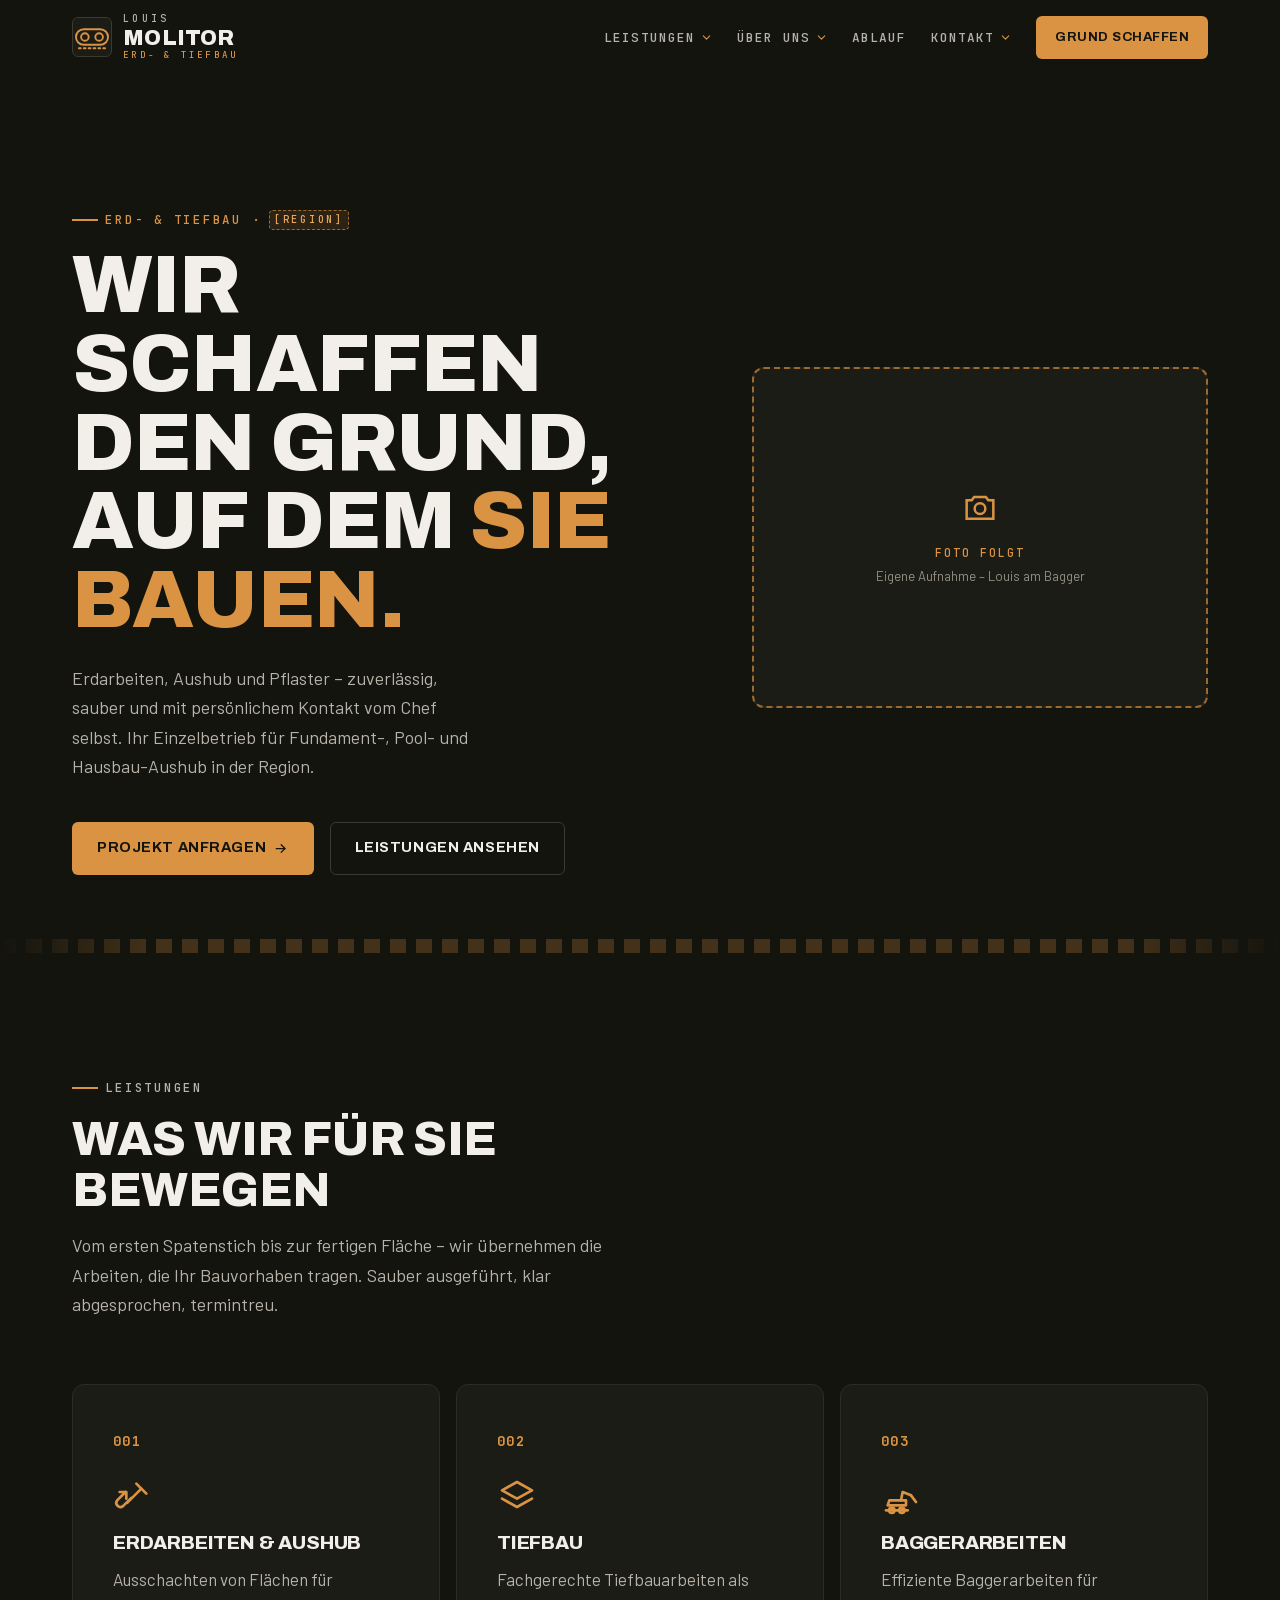
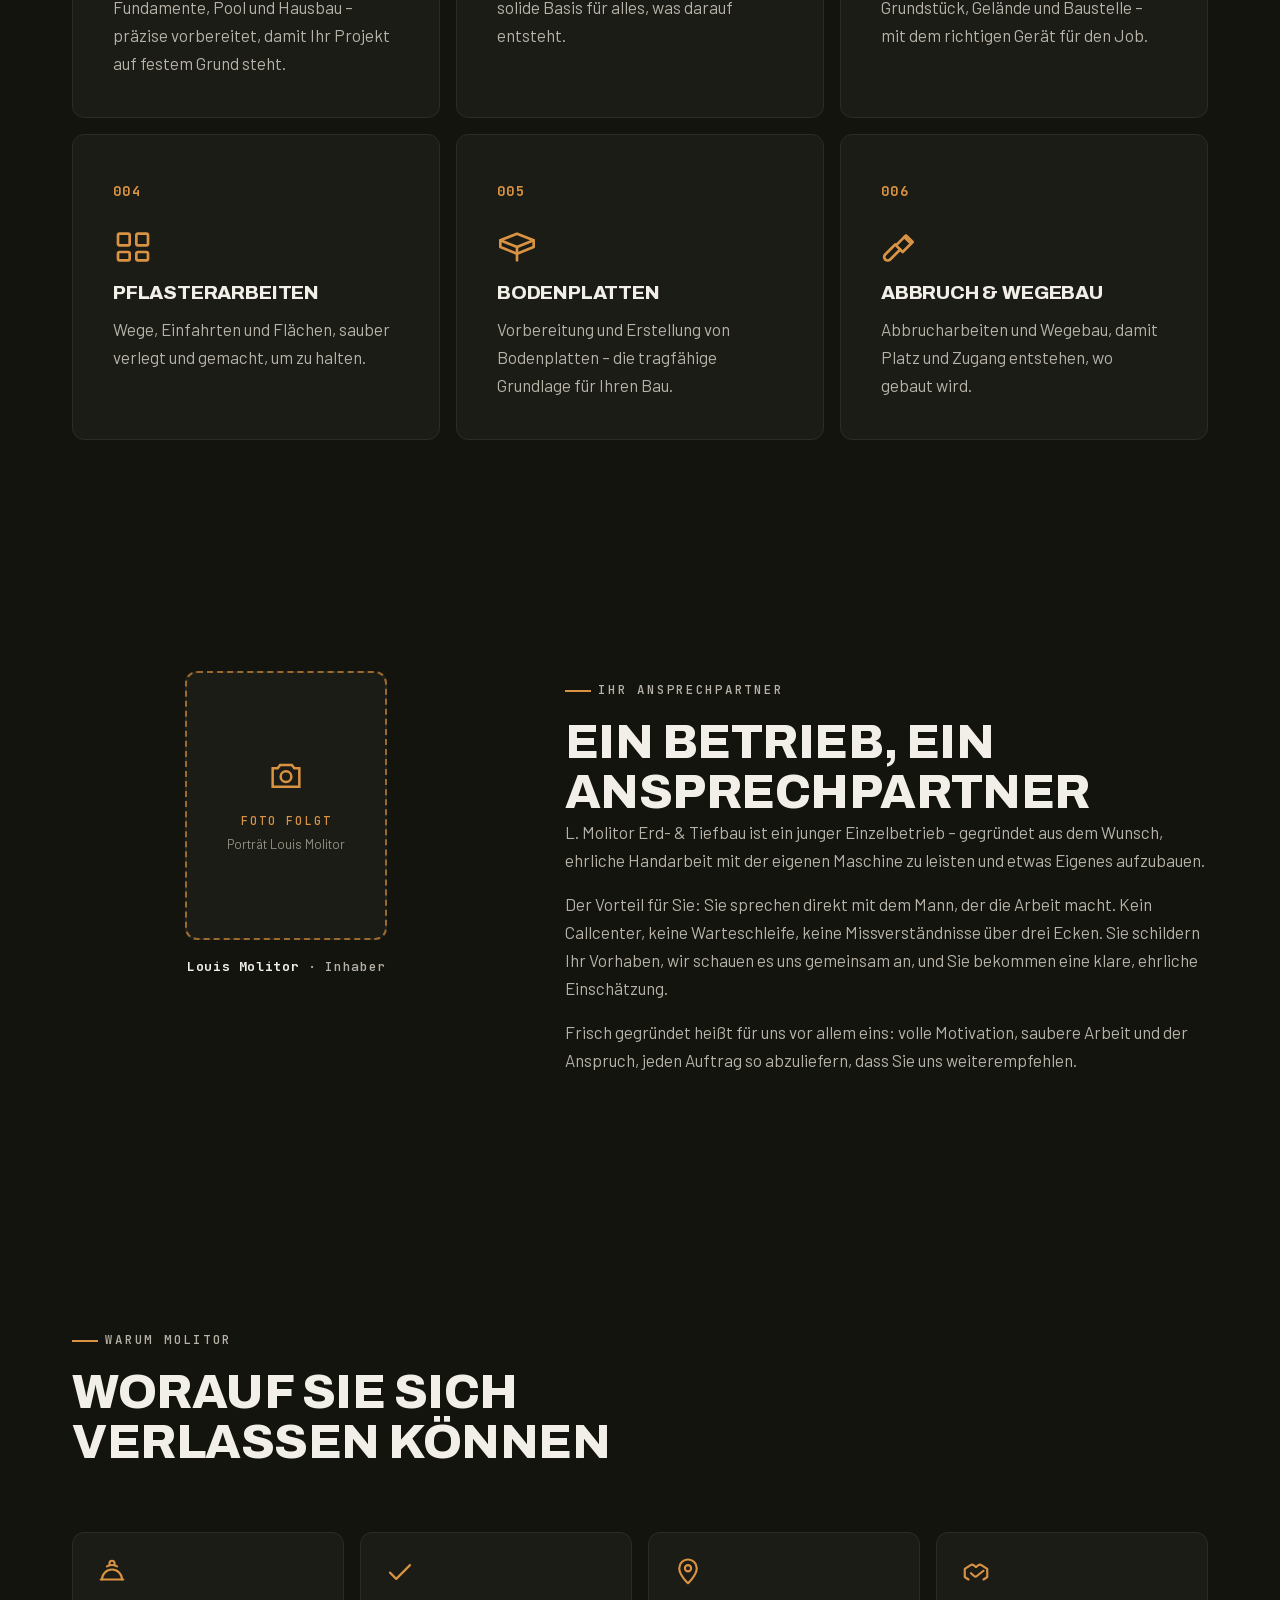
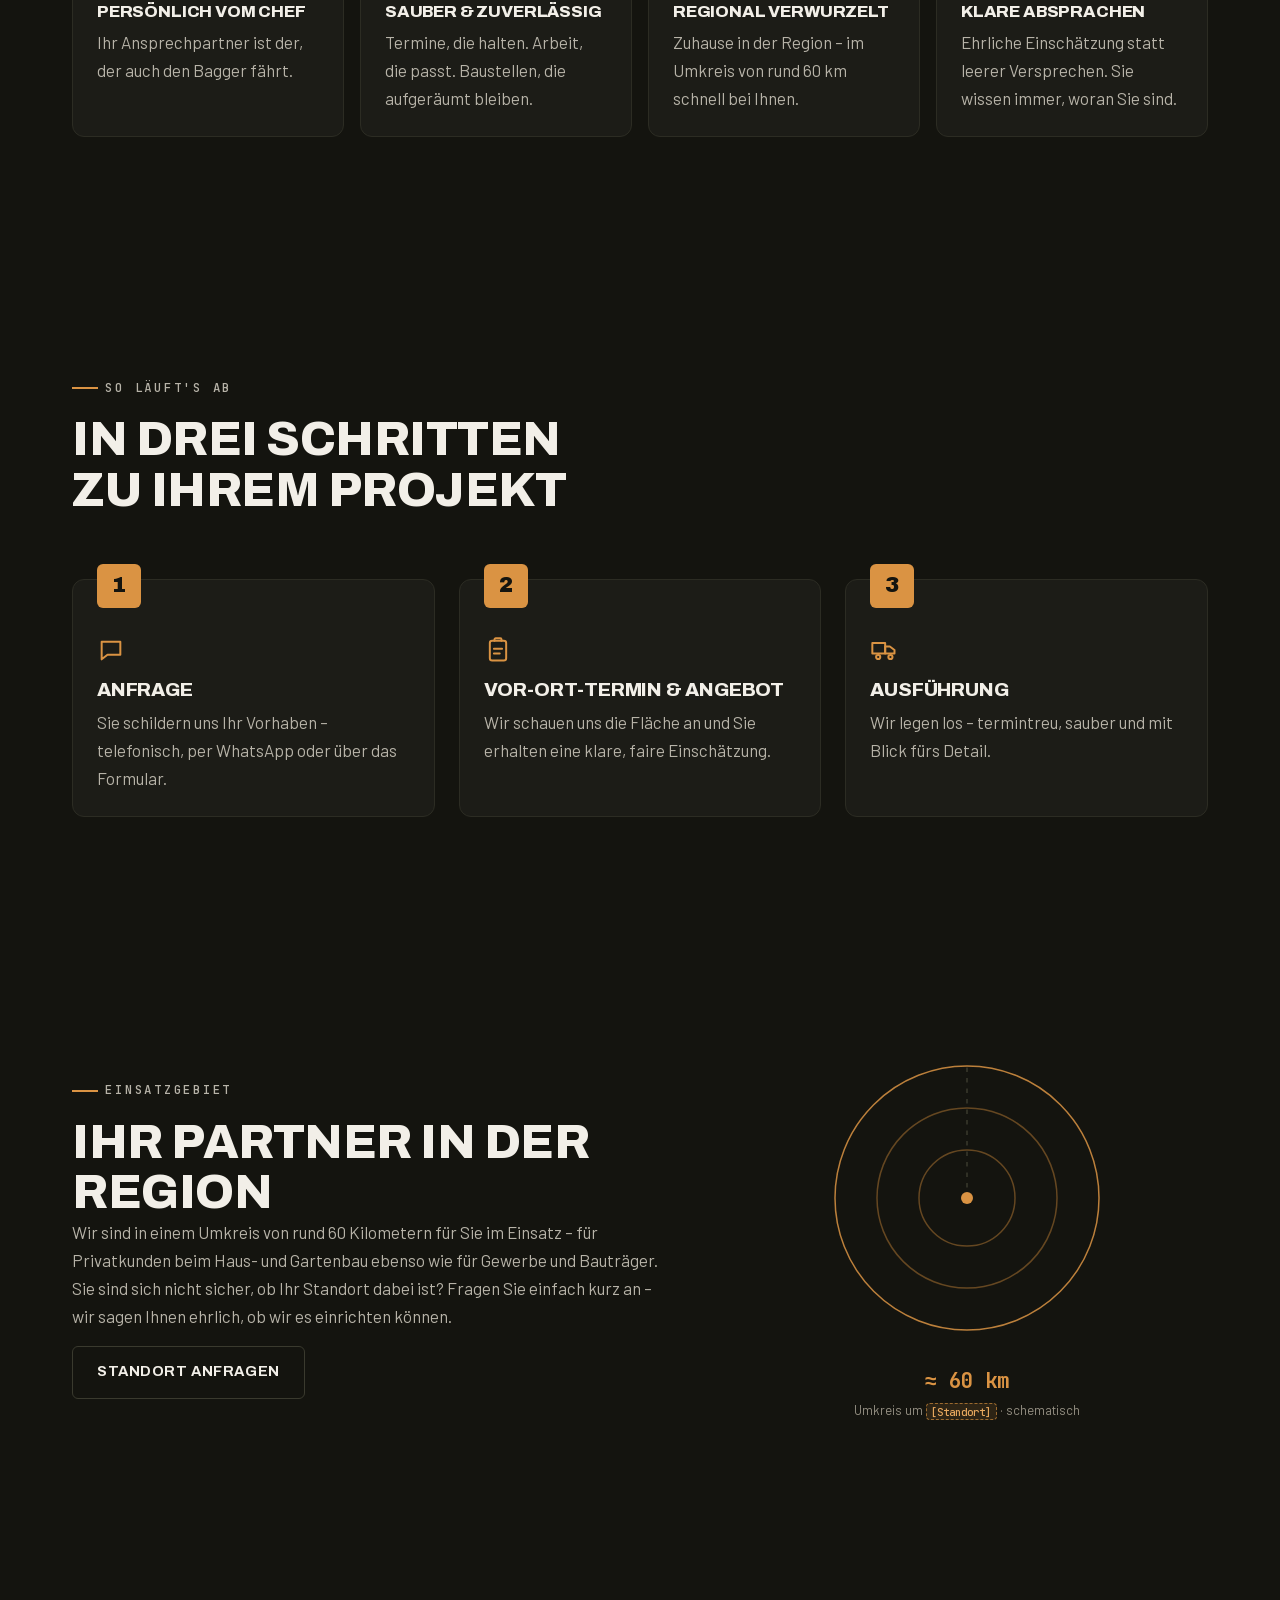
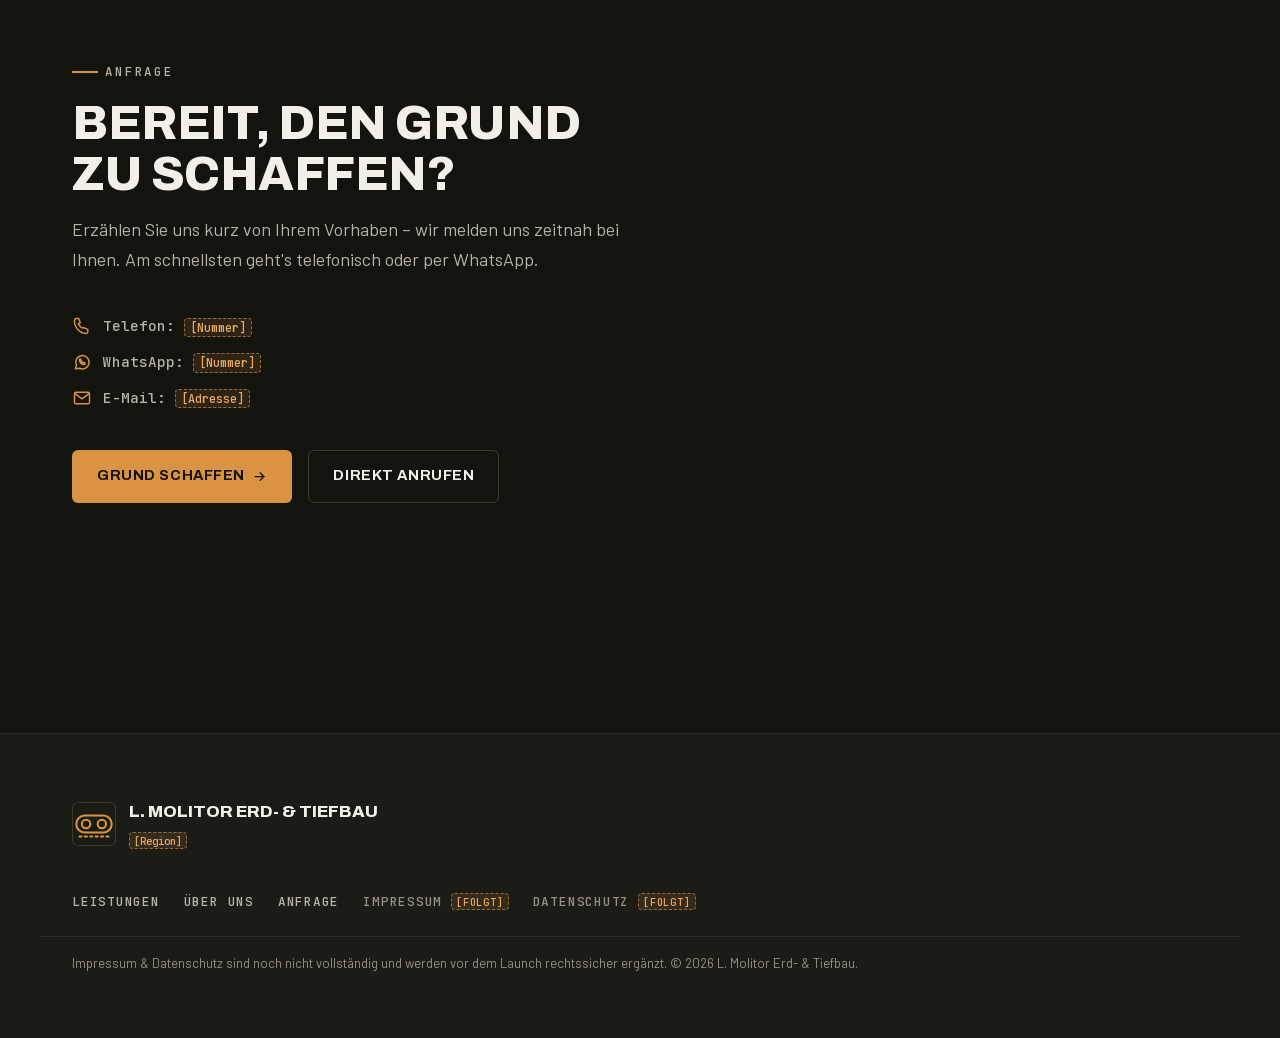
==== index.html @ 0e032cc8 "Neue Farbpalette" ====
<!doctype html>
<html lang="de">
<head>
  <meta charset="utf-8">
  <meta name="viewport" content="width=device-width, initial-scale=1">

  <!-- SEO: Region-Platzhalter [Region] vor Launch durch echte Region/Städte ersetzen -->
  <title>L. Molitor Erd- &amp; Tiefbau – Erdarbeiten, Aushub &amp; Pflaster in [Region]</title>
  <meta name="description" content="Erd- &amp; Tiefbau vom Einzelbetrieb: Aushub für Fundament, Pool und Hausbau, Pflasterarbeiten und Baggerarbeiten – zuverlässig und persönlich in [Region] und im Umkreis von 60 km.">
  <meta name="theme-color" content="#14140f">
  <meta name="color-scheme" content="dark">
  <link rel="canonical" href="https://molitor-bau.de/">

  <!-- Open Graph (og:image folgt, sobald ein echtes Bild vorliegt) -->
  <meta property="og:type" content="website">
  <meta property="og:locale" content="de_DE">
  <meta property="og:site_name" content="L. Molitor Erd- & Tiefbau">
  <meta property="og:title" content="L. Molitor Erd- & Tiefbau – Erdarbeiten, Aushub & Pflaster">
  <meta property="og:description" content="Aushub für Fundament, Pool und Hausbau, Pflaster- und Baggerarbeiten – zuverlässig und persönlich im Umkreis von 60 km.">
  <meta property="og:url" content="https://molitor-bau.de/">

  <link rel="icon" href="favicon.svg" type="image/svg+xml">

  <!-- Display-Font vorab laden (Hero-Headline & Wortmarke) -->
  <link rel="preload" href="assets/fonts/archivo-variable.woff2" as="font" type="font/woff2" crossorigin>

  <link rel="stylesheet" href="css/style.css">

  <!-- Animations-Libraries per ESM Import Map (kein Build-Step). Laden vom CDN;
       vor Launch im Datenschutz-Review berücksichtigen. -->
  <script type="importmap">
  {
    "imports": {
      "gsap": "https://esm.sh/gsap@3.12.5",
      "gsap/ScrollTrigger": "https://esm.sh/gsap@3.12.5/ScrollTrigger",
      "lenis": "https://esm.sh/lenis@1.1.14"
    }
  }
  </script>

  <!-- Lokale Suche: LocalBusiness. ACHTUNG Platzhalter – Adresse, Telefon, Geo
       und Öffnungszeiten vor Launch mit echten, verifizierten Daten füllen. -->
  <script type="application/ld+json">
  {
    "@context": "https://schema.org",
    "@type": "GeneralContractor",
    "name": "L. Molitor Erd- & Tiefbau",
    "description": "Einzelbetrieb für Erd- und Tiefbau: Aushub für Fundament, Pool und Hausbau, Pflaster-, Bagger- und Abbrucharbeiten.",
    "url": "https://molitor-bau.de/",
    "founder": "Louis Molitor",
    "foundingDate": "2026-04-01",
    "areaServed": {
      "@type": "GeoCircle",
      "geoRadius": "60000",
      "description": "Umkreis von rund 60 km um [Standort]"
    },
    "knowsAbout": ["Erdarbeiten", "Tiefbau", "Baggerarbeiten", "Aushub", "Pflasterarbeiten", "Bodenplatten", "Abbruch", "Wegebau"]
  }
  </script>
</head>
<body>

  <!-- ============ SVG-Icon-Sprite (Lucide/Tabler-Stil, MIT, eigen gezeichnet) ============ -->
  <svg width="0" height="0" class="svg-sprite" aria-hidden="true" focusable="false" style="position:absolute">
    <defs>
      <!-- Marken-Symbol: stilisiertes Kettenlaufwerk (Bagger-Kette) -->
      <symbol id="i-track" viewBox="0 0 32 32">
        <rect x="2.5" y="9.5" width="27" height="13" rx="6.5"/>
        <circle cx="10" cy="16" r="3.2"/>
        <circle cx="22" cy="16" r="3.2"/>
        <path d="M5 25.5h22" stroke-dasharray="1.5 2.6"/>
      </symbol>
      <!-- Leistungs-Icons -->
      <symbol id="i-shovel" viewBox="0 0 24 24"><path d="M14 4l6 6"/><path d="M17 7l-8.5 8.5"/><path d="M11 12.5l-5 5a2.5 2.5 0 0 1-3.5-3.5l5-5"/><path d="M4 9h4v4"/></symbol>
      <symbol id="i-layers" viewBox="0 0 24 24"><path d="M12 3l9 5-9 5-9-5 9-5z"/><path d="M3 13l9 5 9-5"/></symbol>
      <symbol id="i-excavator" viewBox="0 0 24 24"><path d="M3 20h13"/><circle cx="6.5" cy="20" r="1.6"/><circle cx="12.5" cy="20" r="1.6"/><path d="M4 17h11v-3H5z"/><path d="M12 14l1-5 5 2"/><path d="M18 11l3 4"/></symbol>
      <symbol id="i-paving" viewBox="0 0 24 24"><rect x="3" y="4" width="7" height="7" rx="1"/><rect x="14" y="4" width="7" height="7" rx="1"/><rect x="3" y="15" width="7" height="5" rx="1"/><rect x="14" y="15" width="7" height="5" rx="1"/></symbol>
      <symbol id="i-slab" viewBox="0 0 24 24"><path d="M2 8l10-4 10 4-10 4-10-4z"/><path d="M2 8v4l10 4 10-4V8"/><path d="M12 12v8"/></symbol>
      <symbol id="i-hammer" viewBox="0 0 24 24"><path d="M14 6l4 4"/><path d="M9 11l6-6 4 4-6 6z"/><path d="M11.5 13.5l-6 6a2.1 2.1 0 0 1-3-3l6-6"/></symbol>
      <!-- Werte-Icons -->
      <symbol id="i-hardhat" viewBox="0 0 24 24"><path d="M3 18h18"/><path d="M4 18a8 8 0 0 1 16 0"/><path d="M10 6.5V5a2 2 0 0 1 4 0v1.5"/><path d="M8 7.5a8.5 8.5 0 0 1 8 0"/></symbol>
      <symbol id="i-check" viewBox="0 0 24 24"><path d="M4 12.5l5 5 11-11"/></symbol>
      <symbol id="i-pin" viewBox="0 0 24 24"><path d="M12 21s7-6.5 7-12a7 7 0 1 0-14 0c0 5.5 7 12 7 12z"/><circle cx="12" cy="9" r="2.5"/></symbol>
      <symbol id="i-handshake" viewBox="0 0 24 24"><path d="M12 8l-2-1.5a2 2 0 0 0-2.3 0L3 9.5V16l3 2"/><path d="M12 8l2-1.5a2 2 0 0 1 2.3 0L21 9.5V16l-3 2"/><path d="M8 13l2.5 2.2a1.6 1.6 0 0 0 2.2 0L18 11"/></symbol>
      <!-- Ablauf / Kontakt -->
      <symbol id="i-chat" viewBox="0 0 24 24"><path d="M4 5h16v11H9l-5 4z"/></symbol>
      <symbol id="i-clipboard" viewBox="0 0 24 24"><rect x="5" y="4" width="14" height="17" rx="2"/><path d="M9 4V3a1 1 0 0 1 1-1h4a1 1 0 0 1 1 1v1"/><path d="M8.5 11h7M8.5 15h5"/></symbol>
      <symbol id="i-truck" viewBox="0 0 24 24"><path d="M2 6h11v9H2z"/><path d="M13 9h4l4 3v3h-8z"/><circle cx="7" cy="18" r="1.8"/><circle cx="17.5" cy="18" r="1.8"/></symbol>
      <symbol id="i-phone" viewBox="0 0 24 24"><path d="M5 3h3l2 5-2.5 1.5a12 12 0 0 0 5 5L14 14l5 2v3a2 2 0 0 1-2 2A15 15 0 0 1 3 5a2 2 0 0 1 2-2z"/></symbol>
      <symbol id="i-whatsapp" viewBox="0 0 24 24"><path d="M4 20l1.4-4A8 8 0 1 1 9 19.5z"/><path d="M9 9.5c0 3 2.5 5.5 5.5 5.5.6 0 1-.4 1-1v-.8l-1.8-.8-.9.9a4.2 4.2 0 0 1-2-2l.9-.9L10 8.5H9.2c-.1 0-.2.5-.2 1z"/></symbol>
      <symbol id="i-mail" viewBox="0 0 24 24"><rect x="3" y="5" width="18" height="14" rx="2"/><path d="M4 7l8 6 8-6"/></symbol>
      <symbol id="i-camera" viewBox="0 0 24 24"><path d="M4 8h3l1.5-2h7L17 8h3v11H4z"/><circle cx="12" cy="13" r="3.2"/></symbol>
      <symbol id="i-arrow" viewBox="0 0 24 24"><path d="M5 12h14"/><path d="M13 6l6 6-6 6"/></symbol>
      <symbol id="i-menu" viewBox="0 0 24 24"><path d="M4 7h16M4 12h16M4 17h16"/></symbol>
      <symbol id="i-close" viewBox="0 0 24 24"><path d="M6 6l12 12M18 6L6 18"/></symbol>
      <symbol id="i-chevron" viewBox="0 0 24 24"><path d="M6 9l6 6 6-6"/></symbol>
      <symbol id="i-instagram" viewBox="0 0 24 24"><rect x="4" y="4" width="16" height="16" rx="4.5"/><circle cx="12" cy="12" r="3.6"/><circle cx="17" cy="7" r="1"/></symbol>
    </defs>
  </svg>

  <!-- ============================== HEADER ============================== -->
  <header class="site-header" data-header>
    <div class="site-header__inner">
      <a class="brand" href="#top" aria-label="L. Molitor Erd- und Tiefbau – Startseite">
        <span class="brand__mark" aria-hidden="true">
          <svg class="icon icon--mark"><use href="#i-track"></use></svg>
        </span>
        <span class="brand__text">
          <span class="brand__pre">Louis</span>
          <span class="brand__name">Molitor</span>
          <span class="brand__claim">Erd- &amp; Tiefbau</span>
        </span>
      </a>

      <nav class="main-nav" aria-label="Hauptnavigation">
        <ul class="main-nav__list">

          <!-- Leistungen: Mega-Dropdown (Klick, JS-gesteuert) -->
          <li class="main-nav__item main-nav__item--mega" data-nav-dropdown>
            <a class="main-nav__trigger" href="leistungen.html" aria-haspopup="true" aria-expanded="false" aria-controls="mega-leistungen" data-nav-trigger>
              Leistungen
              <svg class="main-nav__chevron" aria-hidden="true"><use href="#i-chevron"></use></svg>
            </a>
            <div class="mega" id="mega-leistungen" data-nav-panel>
              <div class="mega__inner mega__inner--services">
                <ul class="mega-cards">
                  <li>
                    <a class="mega-card" href="leistungen.html#leistung-tiefbau">
                      <svg class="mega-card__icon" aria-hidden="true"><use href="#i-layers"></use></svg>
                      <span class="mega-card__title">Tiefbau</span>
                      <span class="mega-card__text">Solide Basis für alles, was darauf entsteht.</span>
                    </a>
                  </li>
                  <li>
                    <a class="mega-card" href="leistungen.html#leistung-abbruch">
                      <svg class="mega-card__icon" aria-hidden="true"><use href="#i-hammer"></use></svg>
                      <span class="mega-card__title">Abbruch &amp; Wegebau</span>
                      <span class="mega-card__text">Platz und Zugang schaffen, wo gebaut wird.</span>
                    </a>
                  </li>
                  <li>
                    <a class="mega-card" href="leistungen.html#leistung-pflaster">
                      <svg class="mega-card__icon" aria-hidden="true"><use href="#i-paving"></use></svg>
                      <span class="mega-card__title">Pflasterarbeiten</span>
                      <span class="mega-card__text">Wege, Einfahrten und Flächen, sauber verlegt.</span>
                    </a>
                  </li>
                </ul>
                <div class="mega-aside">
                  <p class="mega-aside__label">Außerdem</p>
                  <ul class="mega-list">
                    <li><a class="mega-list__link" href="leistungen.html#leistung-baggerarbeiten"><svg class="mega-list__icon" aria-hidden="true"><use href="#i-excavator"></use></svg>Baggerarbeiten</a></li>
                    <li><a class="mega-list__link" href="leistungen.html#leistung-bodenplatten"><svg class="mega-list__icon" aria-hidden="true"><use href="#i-slab"></use></svg>Bodenplatten</a></li>
                    <li><a class="mega-list__link" href="leistungen.html#leistung-erdarbeiten"><svg class="mega-list__icon" aria-hidden="true"><use href="#i-shovel"></use></svg>Erdarbeiten &amp; Aushub</a></li>
                  </ul>
                  <a class="mega-aside__all" href="leistungen.html">Alle Leistungen ansehen
                    <svg class="icon icon--inline" aria-hidden="true"><use href="#i-arrow"></use></svg>
                  </a>
                </div>
              </div>
            </div>
          </li>

          <!-- Über uns: Mega-Dropdown (Klick, JS-gesteuert) -->
          <li class="main-nav__item main-nav__item--mega" data-nav-dropdown>
            <a class="main-nav__trigger" href="ueber-uns.html" aria-haspopup="true" aria-expanded="false" aria-controls="mega-ueber" data-nav-trigger>
              Über uns
              <svg class="main-nav__chevron" aria-hidden="true"><use href="#i-chevron"></use></svg>
            </a>
            <div class="mega" id="mega-ueber" data-nav-panel>
              <div class="mega__inner mega__inner--about">
                <a class="mega-feature" href="ueber-uns.html">
                  <span class="mega-feature__photo" aria-hidden="true">
                    <svg class="mega-feature__icon"><use href="#i-camera"></use></svg>
                    <span class="mega-feature__tag">Foto folgt</span>
                  </span>
                  <span class="mega-feature__body">
                    <span class="mega-feature__name">Louis Molitor</span>
                    <span class="mega-feature__role">Ihr Ansprechpartner – ein Betrieb, ein Kontakt</span>
                  </span>
                </a>
                <ul class="mega-tiles">
                  <li>
                    <a class="mega-tile" href="ueber-uns.html#warum">
                      <svg class="mega-tile__icon" aria-hidden="true"><use href="#i-check"></use></svg>
                      <span class="mega-tile__title">Warum Molitor</span>
                      <span class="mega-tile__text">Worauf Sie sich verlassen können</span>
                    </a>
                  </li>
                  <li>
                    <a class="mega-tile" href="mailto:[Adresse]">
                      <svg class="mega-tile__icon" aria-hidden="true"><use href="#i-mail"></use></svg>
                      <span class="mega-tile__title">Kontakt per E-Mail</span>
                      <span class="mega-tile__text"><span class="ph">[Adresse]</span></span>
                    </a>
                  </li>
                  <li>
                    <a class="mega-tile" href="#" aria-disabled="true">
                      <svg class="mega-tile__icon" aria-hidden="true"><use href="#i-instagram"></use></svg>
                      <span class="mega-tile__title">Socials</span>
                      <span class="mega-tile__text">Instagram <span class="ph">[Link]</span></span>
                    </a>
                  </li>
                  <li>
                    <div class="mega-tile mega-tile--legal">
                      <svg class="mega-tile__icon" aria-hidden="true"><use href="#i-clipboard"></use></svg>
                      <span class="mega-tile__title">Rechtliches</span>
                      <span class="mega-tile__text">
                        <a class="mega-tile__legal" href="#" aria-disabled="true">Impressum <span class="ph">[folgt]</span></a>
                        <a class="mega-tile__legal" href="#" aria-disabled="true">Datenschutz <span class="ph">[folgt]</span></a>
                      </span>
                    </div>
                  </li>
                </ul>
              </div>
            </div>
          </li>

          <!-- Ablauf: einfacher Link -->
          <li class="main-nav__item">
            <a class="main-nav__link" href="ablauf.html">Ablauf</a>
          </li>

          <!-- Kontakt: reines Hover/Fokus-Dropdown (kein Link, kein JS) -->
          <li class="main-nav__item main-nav__item--hover" data-nav-dropdown>
            <button class="main-nav__trigger main-nav__trigger--static" type="button" aria-haspopup="true" aria-expanded="false" data-nav-trigger>
              Kontakt
              <svg class="main-nav__chevron" aria-hidden="true"><use href="#i-chevron"></use></svg>
            </button>
            <div class="mini" data-nav-panel>
              <p class="mini__label">Direkter Draht</p>
              <ul class="contact-links">
                <li><a class="contact-links__item" href="tel:[Nummer]"><svg class="contact-links__icon" aria-hidden="true"><use href="#i-phone"></use></svg><span class="contact-links__text">Telefon <span class="ph">[Nummer]</span></span></a></li>
                <li><a class="contact-links__item" href="https://wa.me/[Nummer]"><svg class="contact-links__icon" aria-hidden="true"><use href="#i-whatsapp"></use></svg><span class="contact-links__text">WhatsApp <span class="ph">[Nummer]</span></span></a></li>
                <li><a class="contact-links__item" href="mailto:[Adresse]"><svg class="contact-links__icon" aria-hidden="true"><use href="#i-mail"></use></svg><span class="contact-links__text">E-Mail <span class="ph">[Adresse]</span></span></a></li>
                <li><a class="contact-links__item" href="#" aria-disabled="true"><svg class="contact-links__icon" aria-hidden="true"><use href="#i-instagram"></use></svg><span class="contact-links__text">Instagram <span class="ph">[Link]</span></span></a></li>
              </ul>
            </div>
          </li>

        </ul>

        <a class="btn btn--primary btn--sm" href="anfrage.html">Grund schaffen</a>
      </nav>

      <button class="nav-toggle" type="button" aria-label="Menü öffnen" aria-expanded="false" aria-controls="mobile-menu" data-nav-toggle>
        <svg class="icon"><use href="#i-menu"></use></svg>
      </button>
    </div>

    <!-- Mobiles Overlay-Menü: Dropdowns werden zu Akkordeons -->
    <nav class="mobile-menu" id="mobile-menu" aria-label="Menü" data-mobile-menu hidden>
      <ul class="mobile-menu__list">

        <!-- Leistungen: Akkordeon -->
        <li class="mobile-menu__group">
          <button class="mobile-menu__acc" type="button" aria-expanded="false" aria-controls="acc-leistungen" data-acc-trigger>
            Leistungen
            <svg class="mobile-menu__chevron" aria-hidden="true"><use href="#i-chevron"></use></svg>
          </button>
          <div class="mobile-menu__panel" id="acc-leistungen" data-acc-panel hidden>
            <a class="mobile-menu__sub" href="leistungen.html#leistung-tiefbau">Tiefbau</a>
            <a class="mobile-menu__sub" href="leistungen.html#leistung-abbruch">Abbruch &amp; Wegebau</a>
            <a class="mobile-menu__sub" href="leistungen.html#leistung-pflaster">Pflasterarbeiten</a>
            <a class="mobile-menu__sub" href="leistungen.html#leistung-baggerarbeiten">Baggerarbeiten</a>
            <a class="mobile-menu__sub" href="leistungen.html#leistung-bodenplatten">Bodenplatten</a>
            <a class="mobile-menu__sub" href="leistungen.html#leistung-erdarbeiten">Erdarbeiten &amp; Aushub</a>
            <a class="mobile-menu__sub mobile-menu__sub--all" href="leistungen.html">Alle Leistungen ansehen</a>
          </div>
        </li>

        <!-- Über uns: Akkordeon -->
        <li class="mobile-menu__group">
          <button class="mobile-menu__acc" type="button" aria-expanded="false" aria-controls="acc-ueber" data-acc-trigger>
            Über uns
            <svg class="mobile-menu__chevron" aria-hidden="true"><use href="#i-chevron"></use></svg>
          </button>
          <div class="mobile-menu__panel" id="acc-ueber" data-acc-panel hidden>
            <a class="mobile-menu__sub" href="ueber-uns.html">Ansprechpartner – Louis Molitor</a>
            <a class="mobile-menu__sub" href="ueber-uns.html#warum">Warum Molitor</a>
            <a class="mobile-menu__sub" href="mailto:[Adresse]">Kontakt per E-Mail <span class="ph">[Adresse]</span></a>
            <a class="mobile-menu__sub" href="#" aria-disabled="true">Instagram <span class="ph">[Link]</span></a>
            <a class="mobile-menu__sub" href="#" aria-disabled="true">Impressum <span class="ph">[folgt]</span></a>
            <a class="mobile-menu__sub" href="#" aria-disabled="true">Datenschutz <span class="ph">[folgt]</span></a>
          </div>
        </li>

        <!-- Ablauf: einfacher Link -->
        <li class="mobile-menu__group">
          <a class="mobile-menu__link" href="ablauf.html">Ablauf</a>
        </li>

        <!-- Kontakt: Akkordeon mit Direktwegen -->
        <li class="mobile-menu__group">
          <button class="mobile-menu__acc" type="button" aria-expanded="false" aria-controls="acc-kontakt" data-acc-trigger>
            Kontakt
            <svg class="mobile-menu__chevron" aria-hidden="true"><use href="#i-chevron"></use></svg>
          </button>
          <div class="mobile-menu__panel" id="acc-kontakt" data-acc-panel hidden>
            <a class="mobile-menu__sub" href="tel:[Nummer]">Telefon <span class="ph">[Nummer]</span></a>
            <a class="mobile-menu__sub" href="https://wa.me/[Nummer]">WhatsApp <span class="ph">[Nummer]</span></a>
            <a class="mobile-menu__sub" href="mailto:[Adresse]">E-Mail <span class="ph">[Adresse]</span></a>
            <a class="mobile-menu__sub" href="#" aria-disabled="true">Instagram <span class="ph">[Link]</span></a>
          </div>
        </li>

      </ul>
      <a class="btn btn--primary" href="anfrage.html">Grund schaffen</a>
    </nav>
  </header>

  <main id="top">

    <!-- =============================== HERO =============================== -->
    <section class="hero" aria-labelledby="hero-title">
      <div class="hero__inner">
        <div class="hero__content">
          <p class="kicker" data-reveal>Erd- &amp; Tiefbau · <span class="ph">[Region]</span></p>
          <h1 class="hero__title" id="hero-title" data-reveal>
            Wir schaffen den Grund,<br>auf dem <span class="hero__title-accent">Sie bauen.</span>
          </h1>
          <p class="hero__subline" data-reveal>
            Erdarbeiten, Aushub und Pflaster – zuverlässig, sauber und mit persönlichem
            Kontakt vom Chef selbst. Ihr Einzelbetrieb für Fundament-, Pool- und
            Hausbau-Aushub in der Region.
          </p>
          <div class="hero__actions" data-reveal>
            <a class="btn btn--primary" href="anfrage.html">
              Projekt anfragen
              <svg class="icon icon--inline"><use href="#i-arrow"></use></svg>
            </a>
            <a class="btn btn--ghost" href="leistungen.html">Leistungen ansehen</a>
          </div>
        </div>

        <div class="hero__media" data-reveal>
          <!-- Foto-Platzhalter: später echtes Bild (Louis am Bagger / auf der Baustelle) -->
          <figure class="photo-frame photo-frame--hero">
            <svg class="photo-frame__icon" aria-hidden="true"><use href="#i-camera"></use></svg>
            <figcaption class="photo-frame__label">
              <span class="photo-frame__tag">Foto folgt</span>
              <span class="photo-frame__hint">Eigene Aufnahme – Louis am Bagger</span>
            </figcaption>
          </figure>
        </div>
      </div>

      <!-- Signatur: Ketten-Tread als Trennkante -->
      <div class="tread" aria-hidden="true"></div>
    </section>

    <!-- ============================ LEISTUNGEN ============================ -->
    <section class="section services" id="leistungen" aria-labelledby="services-title">
      <div class="section__head">
        <p class="section__kicker" data-reveal>Leistungen</p>
        <h2 class="section__title" id="services-title" data-reveal>Was wir für Sie bewegen</h2>
        <p class="section__intro" data-reveal>
          Vom ersten Spatenstich bis zur fertigen Fläche – wir übernehmen die Arbeiten,
          die Ihr Bauvorhaben tragen. Sauber ausgeführt, klar abgesprochen, termintreu.
        </p>
      </div>

      <ul class="service-grid">
        <li class="service-card" id="leistung-erdarbeiten" data-reveal>
          <span class="service-card__code">001</span>
          <svg class="service-card__icon" aria-hidden="true"><use href="#i-shovel"></use></svg>
          <h3 class="service-card__title">Erdarbeiten &amp; Aushub</h3>
          <p class="service-card__text">Ausschachten von Flächen für Fundamente, Pool und Hausbau – präzise vorbereitet, damit Ihr Projekt auf festem Grund steht.</p>
        </li>
        <li class="service-card" id="leistung-tiefbau" data-reveal>
          <span class="service-card__code">002</span>
          <svg class="service-card__icon" aria-hidden="true"><use href="#i-layers"></use></svg>
          <h3 class="service-card__title">Tiefbau</h3>
          <p class="service-card__text">Fachgerechte Tiefbauarbeiten als solide Basis für alles, was darauf entsteht.</p>
        </li>
        <li class="service-card" id="leistung-baggerarbeiten" data-reveal>
          <span class="service-card__code">003</span>
          <svg class="service-card__icon" aria-hidden="true"><use href="#i-excavator"></use></svg>
          <h3 class="service-card__title">Baggerarbeiten</h3>
          <p class="service-card__text">Effiziente Baggerarbeiten für Grundstück, Gelände und Baustelle – mit dem richtigen Gerät für den Job.</p>
        </li>
        <li class="service-card" id="leistung-pflaster" data-reveal>
          <span class="service-card__code">004</span>
          <svg class="service-card__icon" aria-hidden="true"><use href="#i-paving"></use></svg>
          <h3 class="service-card__title">Pflasterarbeiten</h3>
          <p class="service-card__text">Wege, Einfahrten und Flächen, sauber verlegt und gemacht, um zu halten.</p>
        </li>
        <li class="service-card" id="leistung-bodenplatten" data-reveal>
          <span class="service-card__code">005</span>
          <svg class="service-card__icon" aria-hidden="true"><use href="#i-slab"></use></svg>
          <h3 class="service-card__title">Bodenplatten</h3>
          <p class="service-card__text">Vorbereitung und Erstellung von Bodenplatten – die tragfähige Grundlage für Ihren Bau.</p>
        </li>
        <li class="service-card" id="leistung-abbruch" data-reveal>
          <span class="service-card__code">006</span>
          <svg class="service-card__icon" aria-hidden="true"><use href="#i-hammer"></use></svg>
          <h3 class="service-card__title">Abbruch &amp; Wegebau</h3>
          <p class="service-card__text">Abbrucharbeiten und Wegebau, damit Platz und Zugang entstehen, wo gebaut wird.</p>
        </li>
      </ul>
    </section>

    <!-- ============================= ÜBER UNS ============================= -->
    <section class="section about" id="ueber-uns" aria-labelledby="about-title">
      <div class="about__grid">
        <div class="about__media" data-reveal>
          <!-- Porträt-Platzhalter: kein Stock-Gesicht, bis eigenes Foto vorliegt -->
          <figure class="photo-frame photo-frame--portrait">
            <svg class="photo-frame__icon" aria-hidden="true"><use href="#i-camera"></use></svg>
            <figcaption class="photo-frame__label">
              <span class="photo-frame__tag">Foto folgt</span>
              <span class="photo-frame__hint">Porträt Louis Molitor</span>
            </figcaption>
          </figure>
          <p class="about__name"><strong>Louis Molitor</strong> · Inhaber</p>
        </div>

        <div class="about__body">
          <p class="section__kicker" data-reveal>Ihr Ansprechpartner</p>
          <h2 class="section__title" id="about-title" data-reveal>Ein Betrieb, ein Ansprechpartner</h2>
          <p data-reveal>
            L. Molitor Erd- &amp; Tiefbau ist ein junger Einzelbetrieb – gegründet aus dem
            Wunsch, ehrliche Handarbeit mit der eigenen Maschine zu leisten und etwas
            Eigenes aufzubauen.
          </p>
          <p data-reveal>
            Der Vorteil für Sie: Sie sprechen direkt mit dem Mann, der die Arbeit macht.
            Kein Callcenter, keine Warteschleife, keine Missverständnisse über drei Ecken.
            Sie schildern Ihr Vorhaben, wir schauen es uns gemeinsam an, und Sie bekommen
            eine klare, ehrliche Einschätzung.
          </p>
          <p data-reveal>
            Frisch gegründet heißt für uns vor allem eins: volle Motivation, saubere Arbeit
            und der Anspruch, jeden Auftrag so abzuliefern, dass Sie uns weiterempfehlen.
          </p>
        </div>
      </div>
    </section>

    <!-- =========================== WARUM MOLITOR =========================== -->
    <section class="section why" id="warum" aria-labelledby="why-title">
      <div class="section__head">
        <p class="section__kicker" data-reveal>Warum Molitor</p>
        <h2 class="section__title" id="why-title" data-reveal>Worauf Sie sich verlassen können</h2>
      </div>

      <ul class="why-grid">
        <li class="why-item" data-reveal>
          <svg class="why-item__icon" aria-hidden="true"><use href="#i-hardhat"></use></svg>
          <h3 class="why-item__title">Persönlich vom Chef</h3>
          <p class="why-item__text">Ihr Ansprechpartner ist der, der auch den Bagger fährt.</p>
        </li>
        <li class="why-item" data-reveal>
          <svg class="why-item__icon" aria-hidden="true"><use href="#i-check"></use></svg>
          <h3 class="why-item__title">Sauber &amp; zuverlässig</h3>
          <p class="why-item__text">Termine, die halten. Arbeit, die passt. Baustellen, die aufgeräumt bleiben.</p>
        </li>
        <li class="why-item" data-reveal>
          <svg class="why-item__icon" aria-hidden="true"><use href="#i-pin"></use></svg>
          <h3 class="why-item__title">Regional verwurzelt</h3>
          <p class="why-item__text">Zuhause in der Region – im Umkreis von rund 60 km schnell bei Ihnen.</p>
        </li>
        <li class="why-item" data-reveal>
          <svg class="why-item__icon" aria-hidden="true"><use href="#i-handshake"></use></svg>
          <h3 class="why-item__title">Klare Absprachen</h3>
          <p class="why-item__text">Ehrliche Einschätzung statt leerer Versprechen. Sie wissen immer, woran Sie sind.</p>
        </li>
      </ul>
    </section>

    <!-- ============================== ABLAUF ============================== -->
    <section class="section process" id="ablauf" aria-labelledby="process-title">
      <div class="section__head">
        <p class="section__kicker" data-reveal>So läuft's ab</p>
        <h2 class="section__title" id="process-title" data-reveal>In drei Schritten zu Ihrem Projekt</h2>
      </div>

      <ol class="process-grid">
        <li class="step" data-reveal>
          <span class="step__num">1</span>
          <svg class="step__icon" aria-hidden="true"><use href="#i-chat"></use></svg>
          <h3 class="step__title">Anfrage</h3>
          <p class="step__text">Sie schildern uns Ihr Vorhaben – telefonisch, per WhatsApp oder über das Formular.</p>
        </li>
        <li class="step" data-reveal>
          <span class="step__num">2</span>
          <svg class="step__icon" aria-hidden="true"><use href="#i-clipboard"></use></svg>
          <h3 class="step__title">Vor-Ort-Termin &amp; Angebot</h3>
          <p class="step__text">Wir schauen uns die Fläche an und Sie erhalten eine klare, faire Einschätzung.</p>
        </li>
        <li class="step" data-reveal>
          <span class="step__num">3</span>
          <svg class="step__icon" aria-hidden="true"><use href="#i-truck"></use></svg>
          <h3 class="step__title">Ausführung</h3>
          <p class="step__text">Wir legen los – termintreu, sauber und mit Blick fürs Detail.</p>
        </li>
      </ol>
    </section>

    <!-- =========================== EINZUGSGEBIET =========================== -->
    <section class="section area" id="einzugsgebiet" aria-labelledby="area-title">
      <div class="area__grid">
        <div class="area__body">
          <p class="section__kicker" data-reveal>Einsatzgebiet</p>
          <h2 class="section__title" id="area-title" data-reveal>Ihr Partner in der Region</h2>
          <p data-reveal>
            Wir sind in einem Umkreis von rund 60 Kilometern für Sie im Einsatz – für
            Privatkunden beim Haus- und Gartenbau ebenso wie für Gewerbe und Bauträger.
            Sie sind sich nicht sicher, ob Ihr Standort dabei ist? Fragen Sie einfach kurz
            an – wir sagen Ihnen ehrlich, ob wir es einrichten können.
          </p>
          <a class="btn btn--ghost" href="anfrage.html" data-reveal>Standort anfragen</a>
        </div>

        <div class="area__media" data-reveal>
          <!-- Schematische Radius-Andeutung (kein Karten-API, kein Foto) – später gegen echte Karte tauschbar -->
          <figure class="radius" aria-label="Schematische Darstellung des Einsatzgebiets: rund 60 km Umkreis um den Standort">
            <svg class="radius__svg" viewBox="0 0 200 200" role="img">
              <circle class="radius__ring" cx="100" cy="100" r="88"/>
              <circle class="radius__ring" cx="100" cy="100" r="60"/>
              <circle class="radius__ring" cx="100" cy="100" r="32"/>
              <line class="radius__spoke" x1="100" y1="100" x2="100" y2="12"/>
              <circle class="radius__center" cx="100" cy="100" r="4"/>
            </svg>
            <figcaption class="radius__caption">
              <span class="radius__value">≈ 60 km</span>
              <span class="radius__hint">Umkreis um <span class="ph">[Standort]</span> · schematisch</span>
            </figcaption>
          </figure>
        </div>
      </div>
    </section>

    <!-- ============================== ANFRAGE-CTA ============================== -->
    <!-- Das Anfrageformular liegt jetzt auf anfrage.html; hier nur ein klarer Call-to-Action. -->
    <section class="section contact" aria-labelledby="contact-title">
      <div class="contact__cta">
        <p class="section__kicker" data-reveal>Anfrage</p>
        <h2 class="section__title" id="contact-title" data-reveal>Bereit, den Grund zu schaffen?</h2>
        <p class="contact__cta-text" data-reveal>
          Erzählen Sie uns kurz von Ihrem Vorhaben – wir melden uns zeitnah bei Ihnen.
          Am schnellsten geht's telefonisch oder per WhatsApp.
        </p>

        <ul class="contact__direct" data-reveal>
          <li class="contact__item">
            <svg class="icon" aria-hidden="true"><use href="#i-phone"></use></svg>
            <span>Telefon: <span class="ph">[Nummer]</span></span>
          </li>
          <li class="contact__item">
            <svg class="icon" aria-hidden="true"><use href="#i-whatsapp"></use></svg>
            <span>WhatsApp: <span class="ph">[Nummer]</span></span>
          </li>
          <li class="contact__item">
            <svg class="icon" aria-hidden="true"><use href="#i-mail"></use></svg>
            <span>E-Mail: <span class="ph">[Adresse]</span></span>
          </li>
        </ul>

        <div class="contact__cta-actions" data-reveal>
          <a class="btn btn--primary" href="anfrage.html">
            Grund schaffen
            <svg class="icon icon--inline"><use href="#i-arrow"></use></svg>
          </a>
          <a class="btn btn--ghost" href="tel:[Nummer]">Direkt anrufen</a>
        </div>
      </div>
    </section>

  </main>

  <!-- ============================== FOOTER ============================== -->
  <footer class="site-footer">
    <div class="site-footer__inner">
      <div class="footer__brand">
        <span class="brand__mark" aria-hidden="true">
          <svg class="icon icon--mark"><use href="#i-track"></use></svg>
        </span>
        <div>
          <p class="footer__name">L. Molitor Erd- &amp; Tiefbau</p>
          <p class="footer__region"><span class="ph">[Region]</span></p>
        </div>
      </div>

      <nav class="footer__nav" aria-label="Footer-Navigation">
        <a href="leistungen.html">Leistungen</a>
        <a href="ueber-uns.html">Über uns</a>
        <a href="anfrage.html">Anfrage</a>
        <a href="#" aria-disabled="true" class="footer__legal">Impressum <span class="ph">[folgt]</span></a>
        <a href="#" aria-disabled="true" class="footer__legal">Datenschutz <span class="ph">[folgt]</span></a>
      </nav>
    </div>

    <p class="footer__note">
      Impressum &amp; Datenschutz sind noch nicht vollständig und werden vor dem Launch
      rechtssicher ergänzt. © <span data-year>2026</span> L. Molitor Erd- &amp; Tiefbau.
    </p>
  </footer>

  <script type="module" src="js/main.js"></script>
</body>
</html>
---- css/style.css ----
/* =====================================================================
   L. Molitor Erd- & Tiefbau – Styles
   Aufbau: Fonts · Tokens · Base · Utilities · Header · Hero · Sections
   Konvention: BEM, Mobile-First. Farben/Schriften/Abstände als Variablen.
   ===================================================================== */

/* ------------------------------ Fonts (selbst gehostet, DSGVO) -------- */
@font-face {
  font-family: 'Archivo';
  src: url('../assets/fonts/archivo-variable.woff2') format('woff2');
  font-weight: 600 900;
  font-style: normal;
  font-display: swap;
}
@font-face {
  font-family: 'Barlow';
  src: url('../assets/fonts/barlow-400.woff2') format('woff2');
  font-weight: 400; font-style: normal; font-display: swap;
}
@font-face {
  font-family: 'Barlow';
  src: url('../assets/fonts/barlow-500.woff2') format('woff2');
  font-weight: 500; font-style: normal; font-display: swap;
}
@font-face {
  font-family: 'Barlow';
  src: url('../assets/fonts/barlow-600.woff2') format('woff2');
  font-weight: 600; font-style: normal; font-display: swap;
}
@font-face {
  font-family: 'Barlow';
  src: url('../assets/fonts/barlow-700.woff2') format('woff2');
  font-weight: 700; font-style: normal; font-display: swap;
}
@font-face {
  font-family: 'JetBrains Mono';
  src: url('../assets/fonts/jetbrainsmono-variable.woff2') format('woff2');
  font-weight: 500 700; font-style: normal; font-display: swap;
}

/* ------------------------------ Tokens ------------------------------- */
:root {
  /* Ground — tiefes Anthrazit, roh und maschinell */
  --bg:          #14140f;
  --surface:     #1c1c17;
  --surface-2:   #26261f;

  /* Akzent — Bagger-Ocker (sparsam!) */
  --primary:     #DA9343;
  --primary-hi:  #e9a95f;
  --primary-dim: #9c6a2e;

  /* Ink / Text */
  --ink:         #f2efe8;
  --ink-2:       #b7b3a8;
  --muted:       #969184;   /* auf AA-Kleintext angehoben (>=4.5:1) */

  --border:      #2c2c23;
  --border-hi:   #3a3a2e;

  /* Schriften */
  --font-display: 'Archivo', system-ui, sans-serif;
  --font-body:    'Barlow', system-ui, sans-serif;
  --font-mono:    'JetBrains Mono', ui-monospace, monospace;

  /* Fluide Typo-Skala */
  --fs-hero:   clamp(2.6rem, 6.4vw, 5.75rem);
  --fs-h2:     clamp(1.85rem, 3.8vw, 3rem);
  --fs-h3:     1.2rem;
  --fs-lead:   clamp(1.05rem, 1.4vw, 1.3rem);
  --fs-body:   1.0625rem;
  --fs-small:  0.8125rem;
  --fs-kicker: 0.78rem;

  /* Abstände (4/8-Basis) */
  --space-xs:  0.5rem;
  --space-sm:  0.75rem;
  --space-md:  1rem;
  --space-lg:  1.5rem;
  --space-xl:  2.5rem;
  --space-2xl: 4rem;
  --space-sec: clamp(4.5rem, 9vw, 8rem);

  --radius:    6px;
  --radius-lg: 12px;
  --maxw:      1200px;

  --ease:      cubic-bezier(0.4, 0, 0.2, 1);
  --dur:       0.25s;
}

/* ------------------------------ Base --------------------------------- */
*, *::before, *::after { box-sizing: border-box; }

html {
  /* Fallback für Anker-Sprünge, wenn JS/Lenis nicht läuft. */
  scroll-behavior: smooth;
  -webkit-text-size-adjust: 100%;
}

/* Sobald Lenis (JS-Smooth-Scroll) aktiv ist, natives Smooth-Scroll abschalten –
   sonst laufen zwei Scroll-Systeme gegeneinander und es ruckelt. */
html.lenis, html.lenis body { height: auto; }
.lenis.lenis-smooth { scroll-behavior: auto !important; }
.lenis.lenis-smooth [data-lenis-prevent] { overscroll-behavior: contain; }
.lenis.lenis-stopped { overflow: hidden; }

body {
  margin: 0;
  background: var(--bg);
  color: var(--ink);
  font-family: var(--font-body);
  font-size: var(--fs-body);
  font-weight: 400;
  line-height: 1.65;
  -webkit-font-smoothing: antialiased;
  text-rendering: optimizeLegibility;
  overflow-x: hidden;
}

h1, h2, h3 {
  font-family: var(--font-display);
  line-height: 1.05;
  margin: 0;
  text-transform: uppercase;
  letter-spacing: -0.01em;
  font-weight: 800;
  font-variation-settings: 'wght' 800, 'wdth' 118;
  color: var(--ink);
}

p { margin: 0 0 var(--space-md); }
p:last-child { margin-bottom: 0; }

a { color: inherit; text-decoration: none; }

/* Anker-Ziele nicht unter dem fixierten Header verstecken (auch ohne JS) */
[id] { scroll-margin-top: 84px; }

img, svg { display: block; max-width: 100%; }

ul, ol { margin: 0; padding: 0; list-style: none; }

::selection { background: var(--primary); color: #14140f; }

:focus-visible {
  outline: 2px solid var(--primary-hi);
  outline-offset: 3px;
  border-radius: 2px;
}

/* ------------------------------ Utilities ---------------------------- */
.icon {
  width: 24px; height: 24px;
  fill: none;
  stroke: currentColor;
  stroke-width: 1.75;
  stroke-linecap: round;
  stroke-linejoin: round;
  flex: none;
}
.icon--inline { width: 1.05em; height: 1.05em; stroke-width: 2; }
.icon--mark   { width: 100%; height: 100%; stroke-width: 1.6; }

/* Kleiner Marker für sichtbare Platzhalter [ ] */
.ph {
  font-family: var(--font-mono);
  font-size: 0.82em;
  font-weight: 500;
  color: var(--primary-hi);
  background: color-mix(in srgb, var(--primary) 12%, transparent);
  border: 1px dashed var(--primary-dim);
  border-radius: 4px;
  padding: 0.05em 0.4em;
  white-space: nowrap;
}

.kicker,
.section__kicker {
  display: inline-flex;
  align-items: center;
  gap: 0.6em;
  font-family: var(--font-mono);
  font-size: var(--fs-kicker);
  font-weight: 500;
  letter-spacing: 0.22em;
  text-transform: uppercase;
  color: var(--primary);
  margin: 0 0 var(--space-md);
}
.kicker::before,
.section__kicker::before {
  content: "";
  width: 26px;
  height: 2px;
  background: var(--primary);
}

/* Buttons */
.btn {
  --btn-pad-y: 0.85rem;
  --btn-pad-x: 1.5rem;
  display: inline-flex;
  align-items: center;
  justify-content: center;
  gap: 0.5em;
  font-family: var(--font-display);
  font-weight: 700;
  font-variation-settings: 'wght' 700, 'wdth' 110;
  text-transform: uppercase;
  letter-spacing: 0.04em;
  font-size: 0.9rem;
  padding: var(--btn-pad-y) var(--btn-pad-x);
  border: 1px solid transparent;
  border-radius: var(--radius);
  cursor: pointer;
  transition: transform var(--dur) var(--ease),
              background-color var(--dur) var(--ease),
              border-color var(--dur) var(--ease),
              color var(--dur) var(--ease);
}
.btn--sm { --btn-pad-y: 0.6rem; --btn-pad-x: 1.1rem; font-size: 0.82rem; }

.btn--primary { background: var(--primary); color: #14140f; }
.btn--primary:hover { background: var(--primary-hi); transform: translateY(-2px); }

.btn--ghost {
  background: transparent;
  color: var(--ink);
  border-color: var(--border-hi);
}
.btn--ghost:hover {
  border-color: var(--primary);
  color: var(--primary-hi);
  transform: translateY(-2px);
}

/* Signatur: Ketten-Tread als Trennband */
.tread {
  height: 14px;
  margin-top: var(--space-2xl);
  background:
    repeating-linear-gradient(90deg,
      var(--primary-dim) 0 16px,
      transparent 16px 26px);
  opacity: 0.35;
  -webkit-mask-image: linear-gradient(90deg, transparent, #000 12%, #000 88%, transparent);
          mask-image: linear-gradient(90deg, transparent, #000 12%, #000 88%, transparent);
}

/* ------------------------------ Header ------------------------------- */
.site-header {
  position: fixed;
  inset: 0 0 auto 0;
  z-index: 100;
  transition: background-color var(--dur) var(--ease),
              border-color var(--dur) var(--ease),
              backdrop-filter var(--dur) var(--ease);
  border-bottom: 1px solid transparent;
}
.site-header.is-scrolled {
  background: color-mix(in srgb, var(--bg) 88%, transparent);
  -webkit-backdrop-filter: blur(10px);
          backdrop-filter: blur(10px);
  border-bottom-color: var(--border);
}
.site-header__inner {
  max-width: var(--maxw);
  margin-inline: auto;
  padding: 0.9rem clamp(1rem, 4vw, 2rem);
  display: flex;
  align-items: center;
  justify-content: space-between;
  gap: var(--space-md);
}

/* Wortmarke */
.brand { display: inline-flex; align-items: center; gap: 0.7rem; }
.brand__mark {
  width: 40px; height: 40px;
  color: var(--primary);
  display: grid; place-items: center;
  border: 1px solid var(--border-hi);
  border-radius: var(--radius);
  background: var(--surface);
  flex: none;
}
.brand__text { display: grid; line-height: 1; }
.brand__pre {
  font-family: var(--font-mono);
  font-size: 0.62rem;
  letter-spacing: 0.32em;
  text-transform: uppercase;
  color: var(--ink-2);
  margin-bottom: 0.15rem;
}
.brand__name {
  font-family: var(--font-display);
  font-weight: 900;
  font-variation-settings: 'wght' 880, 'wdth' 125;
  font-size: 1.32rem;
  text-transform: uppercase;
  letter-spacing: 0.01em;
  color: var(--ink);
}
.brand__claim {
  font-family: var(--font-mono);
  font-size: 0.58rem;
  letter-spacing: 0.24em;
  text-transform: uppercase;
  color: var(--primary);
  margin-top: 0.18rem;
}

/* Desktop-Nav */
.main-nav { display: none; align-items: center; gap: var(--space-lg); }
.main-nav__list { display: flex; gap: var(--space-lg); }
.main-nav__link {
  font-family: var(--font-mono);
  font-size: 0.8rem;
  letter-spacing: 0.08em;
  text-transform: uppercase;
  color: var(--ink-2);
  padding: 0.4rem 0;
  position: relative;
  transition: color var(--dur) var(--ease);
}
.main-nav__link::after {
  content: "";
  position: absolute;
  left: 0; bottom: -2px;
  width: 100%; height: 2px;
  background: var(--primary);
  transform: scaleX(0);
  transform-origin: left;
  transition: transform var(--dur) var(--ease);
}
.main-nav__link:hover { color: var(--ink); }
.main-nav__link:hover::after { transform: scaleX(1); }
/* Aktive Seite: Unterstrich dauerhaft sichtbar, Text hervorgehoben */
.main-nav__link[aria-current="page"] { color: var(--ink); }
.main-nav__link[aria-current="page"]::after { transform: scaleX(1); }

/* Burger */
.nav-toggle {
  display: inline-grid;
  place-items: center;
  width: 44px; height: 44px;
  background: var(--surface);
  color: var(--ink);
  border: 1px solid var(--border-hi);
  border-radius: var(--radius);
  cursor: pointer;
}
.nav-toggle:hover { border-color: var(--primary); color: var(--primary-hi); }

/* Mobiles Menü */
.mobile-menu {
  border-top: 1px solid var(--border);
  background: color-mix(in srgb, var(--bg) 96%, transparent);
  -webkit-backdrop-filter: blur(10px);
          backdrop-filter: blur(10px);
  padding: var(--space-lg) clamp(1rem, 4vw, 2rem) var(--space-xl);
}
.mobile-menu[hidden] { display: none; }
.mobile-menu__list { display: grid; gap: 0; margin-bottom: var(--space-lg); }
.mobile-menu__link {
  display: block;
  font-family: var(--font-display);
  font-weight: 700;
  text-transform: uppercase;
  font-size: 1.3rem;
  padding: 0.6rem 0;
  color: var(--ink);
}
.mobile-menu__link:hover { color: var(--primary-hi); }
.mobile-menu .btn { width: 100%; }

/* =====================================================================
   Mega-Menü (Desktop) + Akkordeons (Mobile)
   Öffnen ohne JS über :hover/:focus-within; mit JS über .is-open.
   ===================================================================== */

/* ---- Desktop: Trigger (Button) wie ein Nav-Link ---- */
.main-nav__item { display: flex; align-items: center; }
.main-nav__trigger {
  display: inline-flex;
  align-items: center;
  gap: 0.45em;
  font-family: var(--font-mono);
  font-size: 0.8rem;
  letter-spacing: 0.08em;
  text-transform: uppercase;
  color: var(--ink-2);
  background: none;
  border: 0;
  padding: 0.4rem 0;
  cursor: pointer;
  position: relative;
  text-decoration: none;
  transition: color var(--dur) var(--ease);
}
.main-nav__trigger:hover,
.main-nav__item--mega:hover .main-nav__trigger,
.main-nav__item--mega.is-open .main-nav__trigger,
.main-nav__item--hover:hover .main-nav__trigger,
.main-nav__item--hover:focus-within .main-nav__trigger,
.main-nav__trigger[aria-current="page"] { color: var(--ink); }
.main-nav__trigger--static { cursor: default; }

/* Ocker-Unterstrich wie bei .main-nav__link */
.main-nav__trigger::after {
  content: "";
  position: absolute;
  left: 0; bottom: -2px;
  width: 100%; height: 2px;
  background: var(--primary);
  transform: scaleX(0);
  transform-origin: left;
  transition: transform var(--dur) var(--ease);
}
.main-nav__trigger:hover::after,
.main-nav__item--mega:hover .main-nav__trigger::after,
.main-nav__item--mega.is-open .main-nav__trigger::after,
.main-nav__item--hover:hover .main-nav__trigger::after,
.main-nav__item--hover.is-open .main-nav__trigger::after,
.main-nav__trigger[aria-current="page"]::after { transform: scaleX(1); }

/* Hover-Brücke: transparenter Streifen unter dem Trigger schließt den Spalt zum Panel,
   damit das Menü beim Wandern zu den Einträgen offen bleibt (Change #4). */
.main-nav__item--mega .main-nav__trigger::before,
.main-nav__item--hover .main-nav__trigger::before {
  content: "";
  position: absolute;
  left: 0; right: 0; top: 100%;
  height: 1.3rem;
}

.main-nav__chevron {
  width: 13px; height: 13px;
  color: var(--primary);
  fill: none; stroke: currentColor; stroke-width: 2;
  stroke-linecap: round; stroke-linejoin: round;
  transition: transform var(--dur) var(--ease);
}
.main-nav__item--mega:hover .main-nav__chevron,
html:not(.js-nav) .main-nav__item--mega:focus-within .main-nav__chevron,
.main-nav__item--mega.is-open .main-nav__chevron,
.main-nav__item--hover:hover .main-nav__chevron,
.main-nav__item--hover:focus-within .main-nav__chevron,
.main-nav__item--hover.is-open .main-nav__chevron { transform: rotate(180deg); }

/* ---- Panels: Grundzustand geschlossen ---- */
.mega, .mini {
  opacity: 0;
  visibility: hidden;
  transform: translateY(8px);
  pointer-events: none;
  transition: opacity 0.18s var(--ease),
              transform 0.18s var(--ease),
              visibility 0s linear 0.18s;
  z-index: 20;
}
/* Öffnen: per Hover immer; per Fokus nur ohne JS; mit JS über .is-open (Hover-Intent) */
.main-nav__item--hover:hover > .mini,
.main-nav__item--mega:hover > .mega,
html:not(.js-nav) .main-nav__item--hover:focus-within > .mini,
html:not(.js-nav) .main-nav__item--mega:focus-within > .mega,
.main-nav__item--hover.is-open > .mini,
.main-nav__item--mega.is-open > .mega {
  opacity: 1;
  visibility: visible;
  transform: none;
  pointer-events: auto;
  transition: opacity 0.18s var(--ease), transform 0.18s var(--ease), visibility 0s;
}

/* ---- Großes Mega-Panel (volle Breite, Inhalt auf --maxw) ---- */
.mega {
  position: absolute;
  top: 100%; left: 0; right: 0;
  background: var(--surface);
  border-top: 1px solid var(--border);
  border-bottom: 1px solid var(--border);
  box-shadow: 0 30px 48px -28px rgba(0, 0, 0, 0.75);
}
.mega__inner {
  max-width: var(--maxw);
  margin-inline: auto;
  padding: var(--space-lg) clamp(1rem, 4vw, 2rem) var(--space-xl);
  display: grid;
  gap: var(--space-xl);
}
.mega__inner--services { grid-template-columns: 2.3fr 1fr; align-items: start; }
.mega__inner--about { grid-template-columns: 1fr 1.35fr; align-items: start; }

/* Große Leistungs-Karten mit dezentem Ocker-Raster */
.mega-cards { display: grid; grid-template-columns: repeat(3, 1fr); gap: var(--space-md); }
.mega-card {
  display: grid;
  gap: 0.4rem;
  align-content: start;
  padding: var(--space-lg);
  border: 1px solid var(--border);
  border-radius: var(--radius-lg);
  background-color: var(--surface-2);
  background-image:
    linear-gradient(color-mix(in srgb, var(--primary) 7%, transparent) 1px, transparent 1px),
    linear-gradient(90deg, color-mix(in srgb, var(--primary) 7%, transparent) 1px, transparent 1px);
  background-size: 20px 20px;
  transition: border-color var(--dur) var(--ease), transform var(--dur) var(--ease);
}
.mega-card:hover { border-color: var(--primary); transform: translateY(-2px); }
.mega-card__icon {
  width: 28px; height: 28px; color: var(--primary);
  fill: none; stroke: currentColor; stroke-width: 1.75;
  stroke-linecap: round; stroke-linejoin: round;
  transition: color var(--dur) var(--ease);
}
.mega-card:hover .mega-card__icon { color: var(--primary-hi); }
.mega-card__title {
  font-family: var(--font-display); font-weight: 800;
  text-transform: uppercase; letter-spacing: 0.01em;
  font-size: 1rem; color: var(--ink);
}
.mega-card__text { font-size: var(--fs-small); color: var(--ink-2); line-height: 1.5; }

/* Kleine Zusatzliste */
.mega-aside { align-content: start; border-left: 1px solid var(--border); padding-left: var(--space-lg); }
.mega-aside__label {
  font-family: var(--font-mono); font-size: var(--fs-kicker);
  letter-spacing: 0.18em; text-transform: uppercase;
  color: var(--muted); margin: 0 0 0.5rem;
}
.mega-list { display: grid; gap: 0.1rem; margin-bottom: var(--space-md); }
.mega-list__link {
  display: inline-flex; align-items: center; gap: 0.6rem;
  padding: 0.45rem 0.5rem; border-radius: var(--radius);
  color: var(--ink-2); font-size: 0.95rem;
  transition: background var(--dur) var(--ease), color var(--dur) var(--ease);
}
.mega-list__link:hover { background: color-mix(in srgb, var(--primary) 12%, transparent); color: var(--ink); }
.mega-list__icon {
  width: 18px; height: 18px; color: var(--primary); flex: none;
  fill: none; stroke: currentColor; stroke-width: 1.75;
  stroke-linecap: round; stroke-linejoin: round;
}
.mega-aside__all {
  display: inline-flex; align-items: center; gap: 0.4rem;
  font-family: var(--font-mono); font-size: 0.78rem;
  letter-spacing: 0.08em; text-transform: uppercase; color: var(--primary);
  transition: color var(--dur) var(--ease);
}
.mega-aside__all:hover { color: var(--primary-hi); }

/* Über-uns: Foto-Feature + Kacheln */
.mega-feature {
  display: grid; gap: var(--space-md); align-content: start;
  padding: var(--space-lg);
  border: 1px solid var(--border); border-radius: var(--radius-lg);
  background-color: var(--surface-2);
  background-image:
    linear-gradient(color-mix(in srgb, var(--primary) 7%, transparent) 1px, transparent 1px),
    linear-gradient(90deg, color-mix(in srgb, var(--primary) 7%, transparent) 1px, transparent 1px);
  background-size: 20px 20px;
  transition: border-color var(--dur) var(--ease);
}
.mega-feature:hover { border-color: var(--primary); }
.mega-feature__photo {
  display: grid; place-content: center; justify-items: center; gap: 0.4rem;
  aspect-ratio: 16 / 9;
  border: 2px dashed var(--primary-dim); border-radius: var(--radius);
  background: repeating-linear-gradient(45deg, var(--surface-2) 0 12px, var(--surface) 12px 24px);
}
.mega-feature__icon {
  width: 30px; height: 30px; color: var(--primary);
  fill: none; stroke: currentColor; stroke-width: 1.5;
  stroke-linecap: round; stroke-linejoin: round;
}
.mega-feature__tag {
  font-family: var(--font-mono); font-size: 0.66rem;
  letter-spacing: 0.16em; text-transform: uppercase; color: var(--primary);
}
.mega-feature__body { display: grid; gap: 0.15rem; }
.mega-feature__name {
  font-family: var(--font-display); font-weight: 800;
  text-transform: uppercase; color: var(--ink); font-size: 1.05rem;
}
.mega-feature__role { font-size: var(--fs-small); color: var(--ink-2); }

/* grid-auto-rows: 1fr -> alle Kacheln gleich hoch, „Socials" & „Rechtliches" schließen bündig ab (Change #3) */
.mega-tiles { display: grid; grid-template-columns: 1fr 1fr; grid-auto-rows: 1fr; gap: var(--space-sm); align-content: start; }
.mega-tile {
  display: grid; grid-template-columns: auto 1fr; gap: 0.1rem 0.6rem;
  align-content: start;
  padding: var(--space-md);
  border: 1px solid var(--border); border-radius: var(--radius);
  background: var(--surface-2);
  transition: border-color var(--dur) var(--ease);
}
a.mega-tile:hover { border-color: var(--primary); }
.mega-tile__icon {
  grid-row: 1 / span 2; align-self: start;
  width: 22px; height: 22px; color: var(--primary); flex: none;
  fill: none; stroke: currentColor; stroke-width: 1.75;
  stroke-linecap: round; stroke-linejoin: round;
}
.mega-tile__title {
  font-family: var(--font-display); font-weight: 700;
  text-transform: uppercase; letter-spacing: 0.02em;
  font-size: 0.85rem; color: var(--ink);
}
.mega-tile__text { font-size: var(--fs-small); color: var(--ink-2); }
.mega-tile--legal .mega-tile__text { display: flex; flex-wrap: wrap; gap: 0.15rem 0.6rem; }
.mega-tile__legal { color: var(--muted); cursor: default; }

/* ---- Kleines Kontakt-Dropdown ---- */
.main-nav__item--hover { position: relative; }
.mini {
  position: absolute;
  top: 100%; right: 0;
  min-width: 250px;
  margin-top: 0.4rem;
  padding: var(--space-md);
  background: var(--surface);
  border: 1px solid var(--border);
  border-radius: var(--radius-lg);
  box-shadow: 0 24px 40px -26px rgba(0, 0, 0, 0.8);
}
.mini__label {
  font-family: var(--font-mono); font-size: var(--fs-kicker);
  letter-spacing: 0.18em; text-transform: uppercase;
  color: var(--muted); margin: 0 0 0.5rem; padding-inline: 0.5rem;
}
.contact-links { display: grid; gap: 0.1rem; }
.contact-links__item {
  display: inline-flex; align-items: center; gap: 0.6rem;
  padding: 0.5rem; border-radius: var(--radius);
  color: var(--ink); font-size: 0.92rem;
  transition: background var(--dur) var(--ease);
}
.contact-links__item:hover { background: color-mix(in srgb, var(--primary) 12%, transparent); }
.contact-links__icon {
  width: 18px; height: 18px; color: var(--primary); flex: none;
  fill: none; stroke: currentColor; stroke-width: 1.75;
  stroke-linecap: round; stroke-linejoin: round;
}

/* Deaktivierte Platzhalter-Links (Socials/Rechtliches) */
.main-nav [aria-disabled="true"] { cursor: default; }

/* ---- Mobile: Akkordeons im Burger-Menü ---- */
.mobile-menu__group { border-bottom: 1px solid var(--border); }
.mobile-menu__acc {
  display: flex; align-items: center; justify-content: space-between; gap: var(--space-md);
  width: 100%;
  background: none; border: 0; cursor: pointer;
  font-family: var(--font-display); font-weight: 700;
  text-transform: uppercase; font-size: 1.3rem;
  padding: 0.6rem 0; color: var(--ink); text-align: left;
}
.mobile-menu__acc:hover { color: var(--primary-hi); }
.mobile-menu__chevron {
  width: 20px; height: 20px; color: var(--primary); flex: none;
  fill: none; stroke: currentColor; stroke-width: 2;
  stroke-linecap: round; stroke-linejoin: round;
  transition: transform var(--dur) var(--ease);
}
.mobile-menu__acc[aria-expanded="true"] .mobile-menu__chevron { transform: rotate(180deg); }
.mobile-menu__panel { display: grid; gap: 0.1rem; padding: 0.1rem 0 0.7rem; }
.mobile-menu__panel[hidden] { display: none; }
.mobile-menu__sub {
  display: block;
  font-family: var(--font-body); font-size: 1rem;
  color: var(--ink-2);
  padding: 0.45rem 0 0.45rem 0.9rem;
  border-left: 2px solid var(--border-hi);
  transition: color var(--dur) var(--ease), border-color var(--dur) var(--ease);
}
.mobile-menu__sub:hover { color: var(--ink); border-left-color: var(--primary); }
.mobile-menu__sub--all { color: var(--primary); }
.mobile-menu [aria-disabled="true"] { cursor: default; color: var(--muted); }

/* Cross-page Hash-Sprünge (z.B. leistungen.html#leistung-tiefbau) nicht unter dem fixen Header landen lassen */
.service-card, #warum { scroll-margin-top: calc(72px + 1.25rem); }

/* ------------------------------ Hero --------------------------------- */
.hero { padding-top: calc(72px + var(--space-2xl)); }
.hero__inner {
  max-width: var(--maxw);
  margin-inline: auto;
  padding-inline: clamp(1rem, 4vw, 2rem);
  display: grid;
  gap: var(--space-xl);
  align-items: center;
}
.hero__title {
  font-size: var(--fs-hero);
  font-variation-settings: 'wght' 830, 'wdth' 125;
  line-height: 0.96;
  margin: 0 0 var(--space-lg);
}
.hero__title-accent { color: var(--primary); }
.hero__subline {
  font-size: var(--fs-lead);
  color: var(--ink-2);
  max-width: 46ch;
  margin-bottom: var(--space-xl);
}
.hero__actions { display: flex; flex-wrap: wrap; gap: var(--space-md); }

/* Kopfzeile der Unterseiten – hält den fixen Header frei (Offset wie .hero) */
.page-hero {
  max-width: var(--maxw);
  margin-inline: auto;
  padding: calc(72px + var(--space-2xl)) clamp(1rem, 4vw, 2rem) var(--space-xl);
}

/* Foto-Platzhalter */
.photo-frame {
  margin: 0;
  display: grid;
  place-content: center;
  justify-items: center;
  gap: var(--space-md);
  text-align: center;
  background:
    linear-gradient(var(--surface), var(--surface)) padding-box,
    repeating-linear-gradient(45deg, var(--surface-2) 0 12px, var(--surface) 12px 24px);
  border: 2px dashed var(--primary-dim);
  border-radius: var(--radius-lg);
  color: var(--ink-2);
  padding: var(--space-xl);
}
.photo-frame--hero { aspect-ratio: 4 / 3; }
.photo-frame--portrait { aspect-ratio: 3 / 4; max-width: 340px; }
.photo-frame__icon { width: 40px; height: 40px; color: var(--primary); stroke-width: 1.5; fill: none; stroke: currentColor; }
.photo-frame__label { display: grid; gap: 0.25rem; }
.photo-frame__tag {
  font-family: var(--font-mono);
  font-size: 0.72rem;
  letter-spacing: 0.18em;
  text-transform: uppercase;
  color: var(--primary);
}
.photo-frame__hint { font-size: var(--fs-small); color: var(--muted); }

/* ------------------------------ Sections (gemeinsam) ----------------- */
.section {
  max-width: var(--maxw);
  margin-inline: auto;
  padding: var(--space-sec) clamp(1rem, 4vw, 2rem);
}
.section__head { max-width: 60ch; margin-bottom: var(--space-2xl); }
.section__title { font-size: var(--fs-h2); }
.section__intro {
  font-size: var(--fs-lead);
  color: var(--ink-2);
  margin-top: var(--space-md);
}
.section p { color: var(--ink-2); }

/* ------------------------------ Leistungen --------------------------- */
.service-grid {
  display: grid;
  gap: var(--space-md);
  grid-template-columns: 1fr;
}
.service-card {
  position: relative;
  background: var(--surface);
  border: 1px solid var(--border);
  border-radius: var(--radius-lg);
  padding: var(--space-xl);
  overflow: hidden;
  transition: transform var(--dur) var(--ease),
              border-color var(--dur) var(--ease),
              background-color var(--dur) var(--ease);
}
.service-card::before {
  content: "";
  position: absolute;
  left: 0; top: 0;
  width: 3px; height: 100%;
  background: var(--primary);
  transform: scaleY(0);
  transform-origin: top;
  transition: transform var(--dur) var(--ease);
}
.service-card:hover {
  transform: translateY(-4px);
  border-color: var(--border-hi);
  background: var(--surface-2);
}
.service-card:hover::before { transform: scaleY(1); }
.service-card__code {
  font-family: var(--font-mono);
  font-weight: 700;
  font-size: 0.85rem;
  letter-spacing: 0.1em;
  color: var(--primary);
}
.service-card__icon {
  width: 40px; height: 40px;
  margin: var(--space-lg) 0 var(--space-md);
  color: var(--primary);
  fill: none; stroke: currentColor;
  stroke-width: 1.6; stroke-linecap: round; stroke-linejoin: round;
}
.service-card__title { font-size: var(--fs-h3); margin-bottom: var(--space-sm); }
.service-card__text { color: var(--ink-2); margin: 0; font-size: var(--fs-body); }

/* ------------------------------ Über uns ----------------------------- */
.about__grid { display: grid; gap: var(--space-2xl); align-items: start; }
.about__media { display: grid; gap: var(--space-md); justify-items: center; }
.about__name {
  font-family: var(--font-mono);
  font-size: var(--fs-small);
  letter-spacing: 0.05em;
  color: var(--ink-2);
  margin: 0;
}
.about__name strong { color: var(--ink); font-weight: 700; }
.about__body p { margin-bottom: var(--space-md); }

/* ------------------------------ Warum -------------------------------- */
.why-grid {
  display: grid;
  gap: var(--space-md);
  grid-template-columns: 1fr;
}
.why-item {
  padding: var(--space-lg);
  border: 1px solid var(--border);
  border-radius: var(--radius-lg);
  background: var(--surface);
}
.why-item__icon {
  width: 30px; height: 30px;
  color: var(--primary);
  fill: none; stroke: currentColor;
  stroke-width: 1.7; stroke-linecap: round; stroke-linejoin: round;
  margin-bottom: var(--space-md);
}
.why-item__title { font-size: 1.05rem; margin-bottom: var(--space-xs); }
.why-item__text { color: var(--ink-2); margin: 0; font-size: var(--fs-body); }

/* ------------------------------ Ablauf ------------------------------- */
.process-grid {
  display: grid;
  gap: var(--space-lg);
  grid-template-columns: 1fr;
  counter-reset: step;
}
.step {
  position: relative;
  padding: var(--space-xl) var(--space-lg) var(--space-lg);
  border: 1px solid var(--border);
  border-radius: var(--radius-lg);
  background: var(--surface);
}
.step__num {
  position: absolute;
  top: calc(-1 * var(--space-md));
  left: var(--space-lg);
  width: 44px; height: 44px;
  display: grid; place-items: center;
  font-family: var(--font-display);
  font-weight: 900;
  font-size: 1.35rem;
  color: #14140f;
  background: var(--primary);
  border-radius: var(--radius);
}
.step__icon {
  width: 28px; height: 28px;
  color: var(--primary);
  fill: none; stroke: currentColor;
  stroke-width: 1.7; stroke-linecap: round; stroke-linejoin: round;
  margin: var(--space-md) 0 var(--space-md);
}
.step__title { font-size: var(--fs-h3); margin-bottom: var(--space-xs); }
.step__text { color: var(--ink-2); margin: 0; font-size: var(--fs-body); }

/* ------------------------------ Einzugsgebiet ------------------------ */
.area__grid { display: grid; gap: var(--space-2xl); align-items: center; }
.area__media { display: grid; justify-items: center; }
.radius { margin: 0; display: grid; justify-items: center; gap: var(--space-md); }
.radius__svg { width: min(78vw, 300px); height: auto; }
.radius__ring {
  fill: none;
  stroke: var(--primary-dim);
  stroke-width: 1;
  opacity: 0.6;
}
.radius__ring:first-of-type { stroke: var(--primary); opacity: 0.85; }
.radius__spoke { stroke: var(--border-hi); stroke-width: 1; stroke-dasharray: 3 4; }
.radius__center { fill: var(--primary); }
.radius__caption { display: grid; justify-items: center; gap: 0.15rem; text-align: center; }
.radius__value {
  font-family: var(--font-mono);
  font-weight: 700;
  font-size: 1.3rem;
  color: var(--primary);
}
.radius__hint { font-size: var(--fs-small); color: var(--muted); }

/* ------------------------------ Kontakt ------------------------------ */
.contact__grid { display: grid; gap: var(--space-2xl); align-items: start; }

/* Anfrage-CTA-Sektion auf der Startseite (Formular liegt auf anfrage.html) */
.contact__cta { max-width: 62ch; }
.contact__cta-text { font-size: var(--fs-lead); color: var(--ink-2); margin-top: var(--space-md); }
.contact__cta-actions { display: flex; flex-wrap: wrap; gap: var(--space-md); margin-top: var(--space-xl); }

.contact__direct { display: grid; gap: var(--space-sm); margin-top: var(--space-xl); }
.contact__item {
  display: flex; align-items: center; gap: 0.7rem;
  font-family: var(--font-mono);
  font-size: 0.9rem;
  color: var(--ink-2);
}
.contact__item .icon { color: var(--primary); width: 20px; height: 20px; }

/* Formular */
.form {
  display: grid;
  gap: var(--space-md);
  background: var(--surface);
  border: 1px solid var(--border);
  border-radius: var(--radius-lg);
  padding: clamp(1.25rem, 4vw, 2rem);
}
.form__row { display: grid; gap: var(--space-md); }
.form__field { display: grid; gap: 0.4rem; }
.form__label {
  font-family: var(--font-mono);
  font-size: 0.72rem;
  letter-spacing: 0.12em;
  text-transform: uppercase;
  color: var(--ink-2);
}
.form__input,
.form__textarea {
  font-family: var(--font-body);
  font-size: var(--fs-body);
  color: var(--ink);
  background: var(--bg);
  border: 1px solid var(--border-hi);
  border-radius: var(--radius);
  padding: 0.75rem 0.9rem;
  width: 100%;
  transition: border-color var(--dur) var(--ease), box-shadow var(--dur) var(--ease);
}
.form__input::placeholder,
.form__textarea::placeholder { color: var(--muted); }
.form__input:focus,
.form__textarea:focus {
  outline: none;
  border-color: var(--primary);
  box-shadow: 0 0 0 3px color-mix(in srgb, var(--primary) 22%, transparent);
}
.form__textarea { resize: vertical; min-height: 120px; }
.form__field--invalid .form__input,
.form__field--invalid .form__textarea { border-color: #d1655a; }
.form__actions {
  display: flex;
  flex-wrap: wrap;
  align-items: center;
  gap: var(--space-md);
  margin-top: var(--space-xs);
}
.form__note { font-size: var(--fs-small); color: var(--muted); margin: 0; }

/* ------------------------------ Footer ------------------------------- */
.site-footer {
  border-top: 1px solid var(--border);
  background: var(--surface);
  margin-top: var(--space-sec);
}
.site-footer__inner {
  max-width: var(--maxw);
  margin-inline: auto;
  padding: var(--space-2xl) clamp(1rem, 4vw, 2rem) var(--space-lg);
  display: grid;
  gap: var(--space-xl);
}
.footer__brand { display: flex; align-items: center; gap: 0.8rem; }
.footer__brand .brand__mark { width: 44px; height: 44px; }
.footer__name { font-family: var(--font-display); font-weight: 800; text-transform: uppercase; margin: 0; color: var(--ink); }
.footer__region { margin: 0.2rem 0 0; font-size: var(--fs-small); }
.footer__nav { display: flex; flex-wrap: wrap; gap: var(--space-md) var(--space-lg); }
.footer__nav a {
  font-family: var(--font-mono);
  font-size: 0.8rem;
  letter-spacing: 0.06em;
  text-transform: uppercase;
  color: var(--ink-2);
}
.footer__nav a:hover { color: var(--primary-hi); }
.footer__nav a[aria-current="page"] { color: var(--primary); }
.footer__legal[aria-disabled="true"] { cursor: default; color: var(--muted); }
.footer__note {
  max-width: var(--maxw);
  margin: 0 auto;
  padding: var(--space-md) clamp(1rem, 4vw, 2rem) var(--space-2xl);
  font-size: var(--fs-small);
  color: var(--muted);
  border-top: 1px solid var(--border);
}

/* ------------------------------ Reveal (JS-gesteuert) ---------------- */
/* Sichtbar ohne JS. Initial-States setzt main.js nur, wenn JS + Motion aktiv. */
.js-anim [data-reveal] { will-change: transform, opacity; }

/* =====================================================================
   Responsive – Mobile-First, ab hier größer
   ===================================================================== */
@media (min-width: 600px) {
  .service-grid { grid-template-columns: repeat(2, 1fr); }
  .why-grid { grid-template-columns: repeat(2, 1fr); }
  .form__row { grid-template-columns: 1fr 1fr; }
}

@media (min-width: 900px) {
  .main-nav { display: flex; }
  .nav-toggle { display: none; }
  .mobile-menu { display: none !important; }

  .hero__inner {
    grid-template-columns: 1.15fr 0.85fr;
    gap: var(--space-2xl);
    padding-top: var(--space-2xl);
    min-height: 82vh;
  }
  .service-grid { grid-template-columns: repeat(3, 1fr); }
  .why-grid { grid-template-columns: repeat(4, 1fr); }
  .process-grid { grid-template-columns: repeat(3, 1fr); gap: var(--space-lg); }

  .about__grid { grid-template-columns: 0.8fr 1.2fr; gap: var(--space-2xl); }
  .area__grid { grid-template-columns: 1.1fr 0.9fr; }
  .contact__grid { grid-template-columns: 0.9fr 1.1fr; }

  .footer__brand { grid-column: 1; }
}

@media (min-width: 1100px) {
  .site-header__inner { padding-inline: 2rem; }
}

/* ------------------------------ Reduced Motion ----------------------- */
@media (prefers-reduced-motion: reduce) {
  html { scroll-behavior: auto; }
  *, *::before, *::after {
    animation-duration: 0.001ms !important;
    animation-iteration-count: 1 !important;
    transition-duration: 0.001ms !important;
  }
}
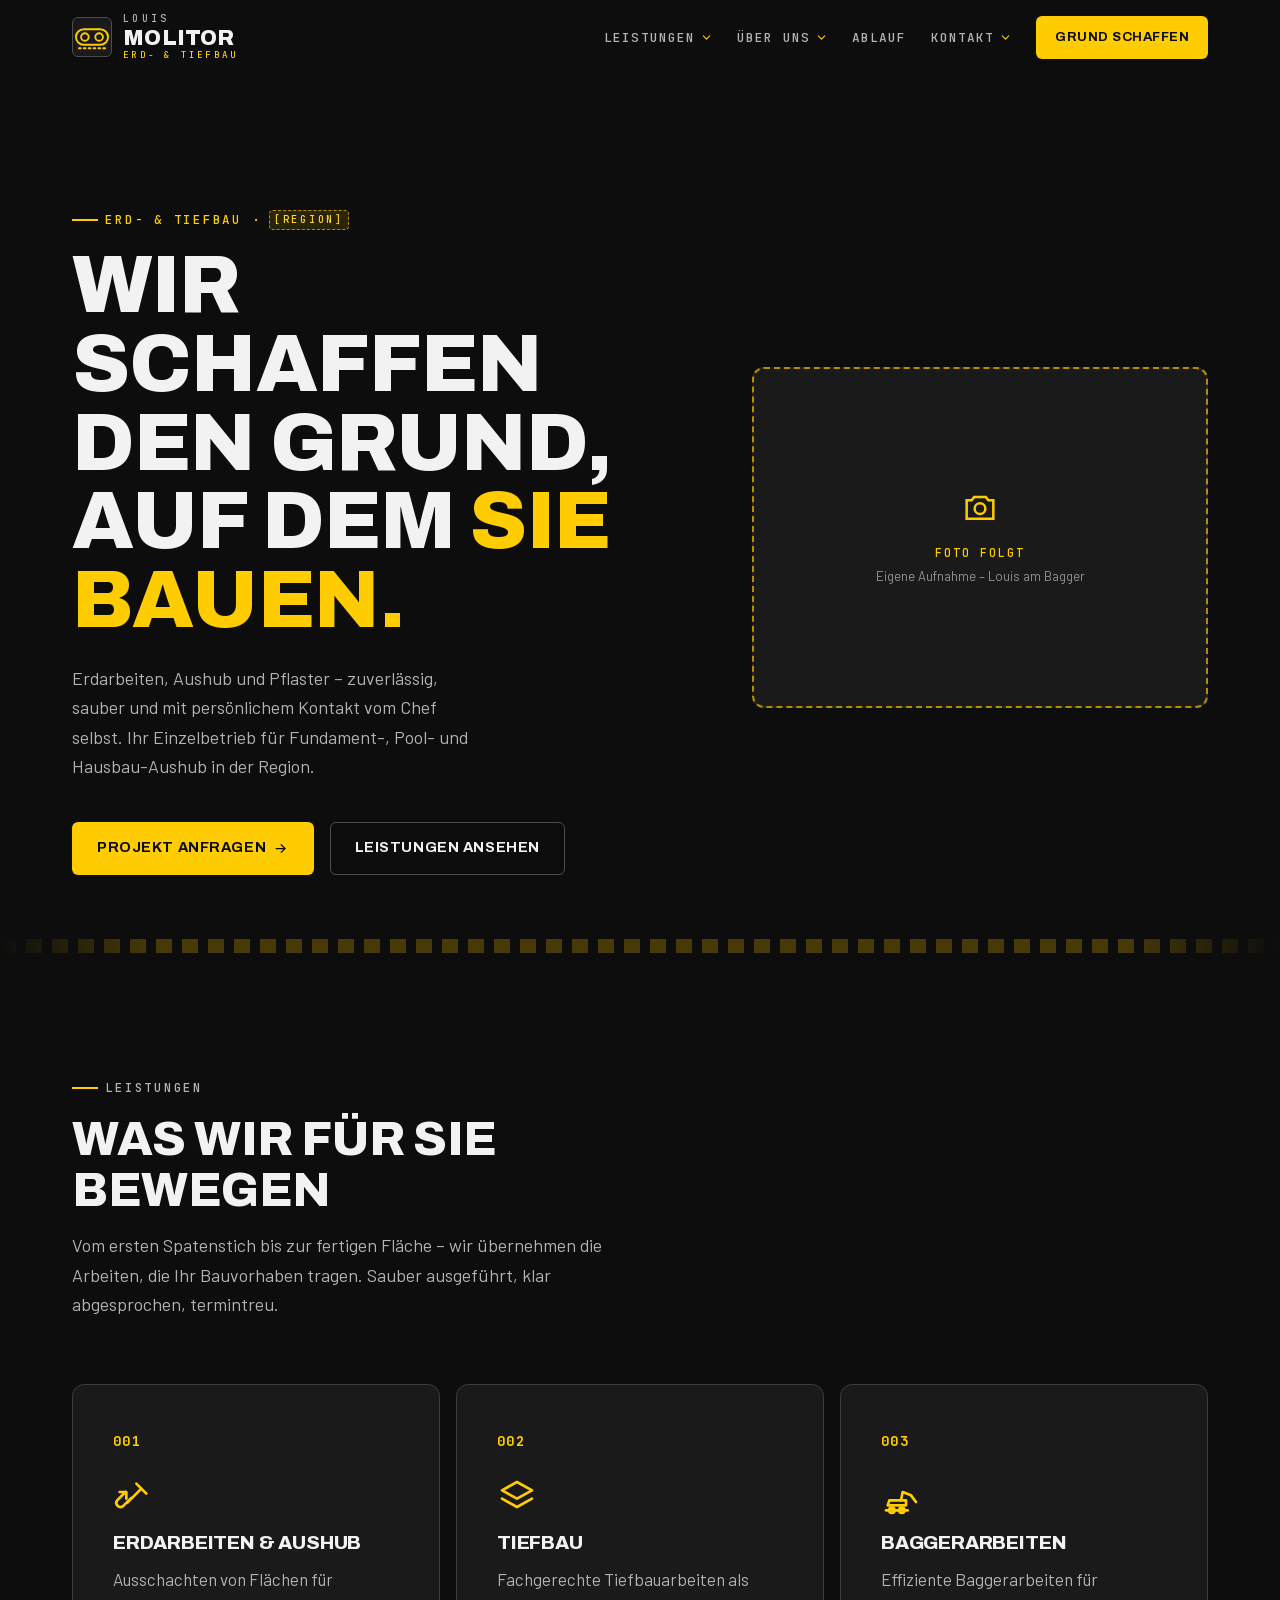
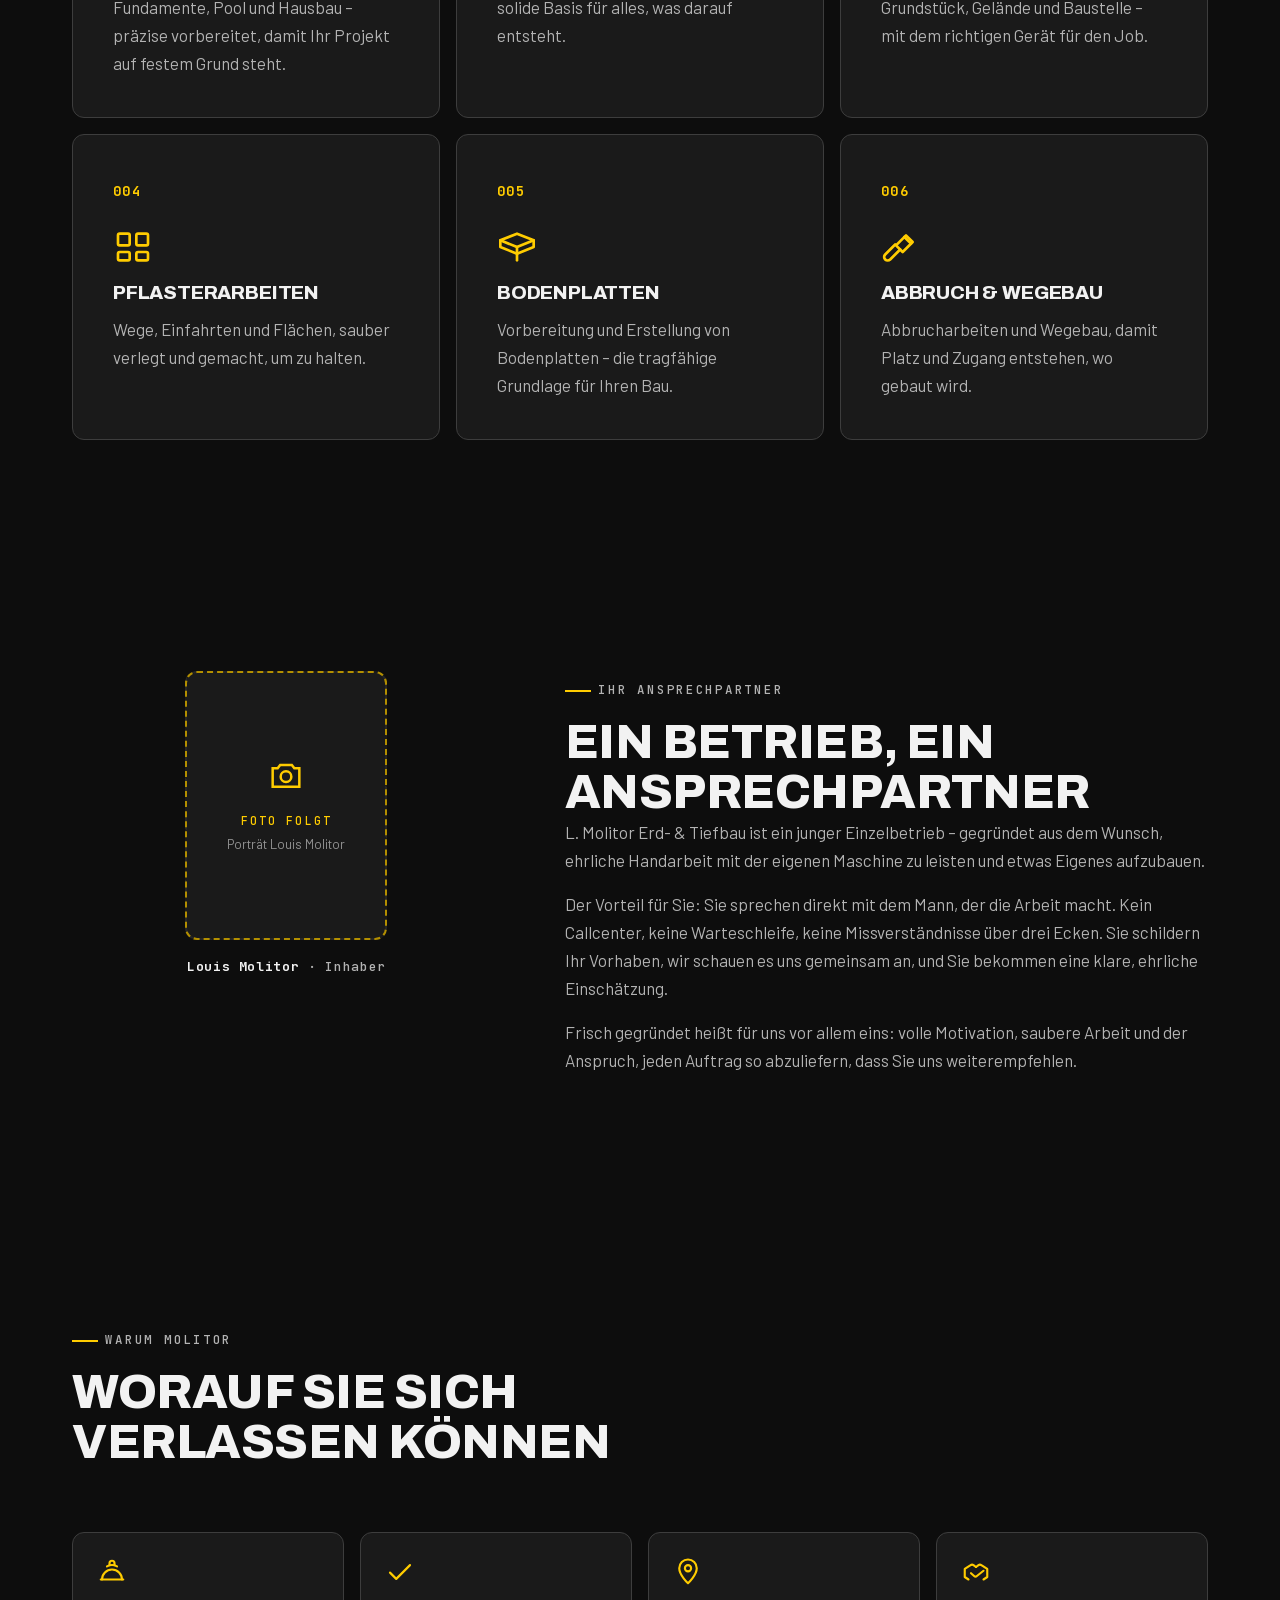
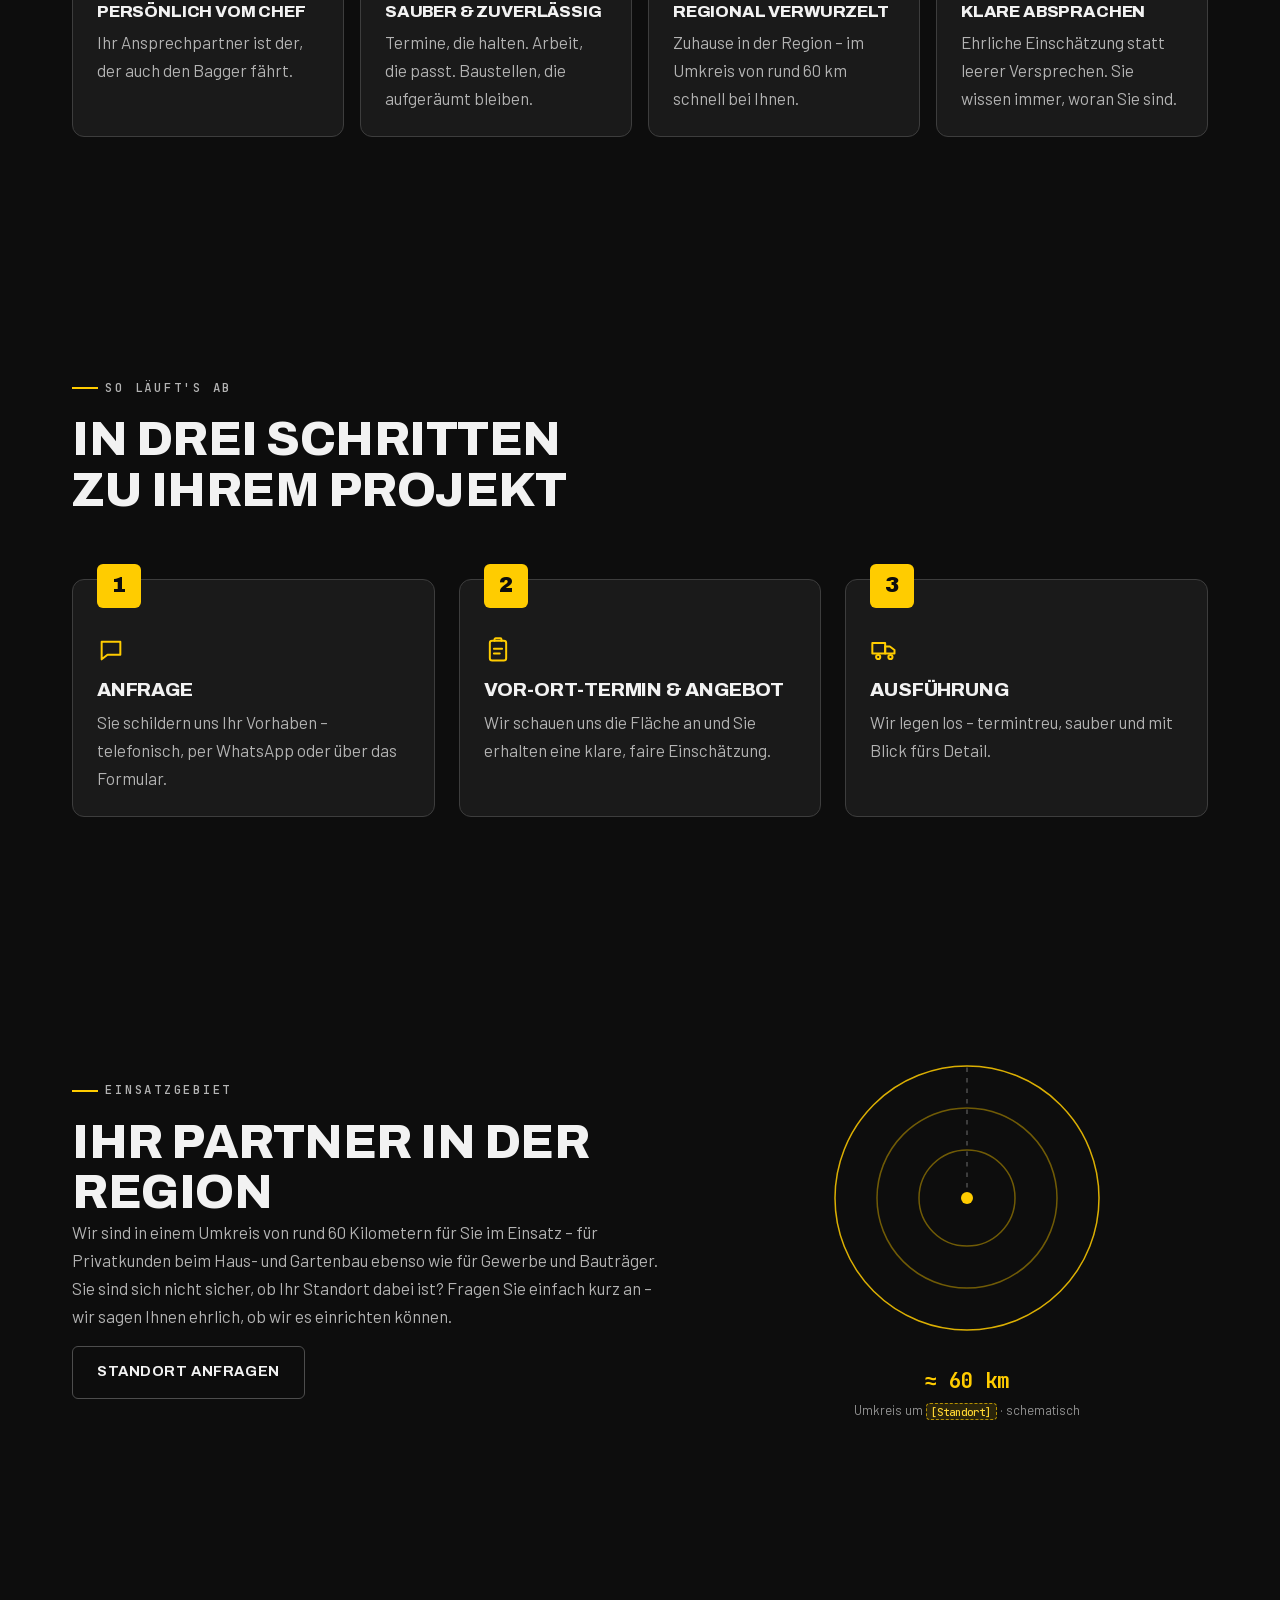
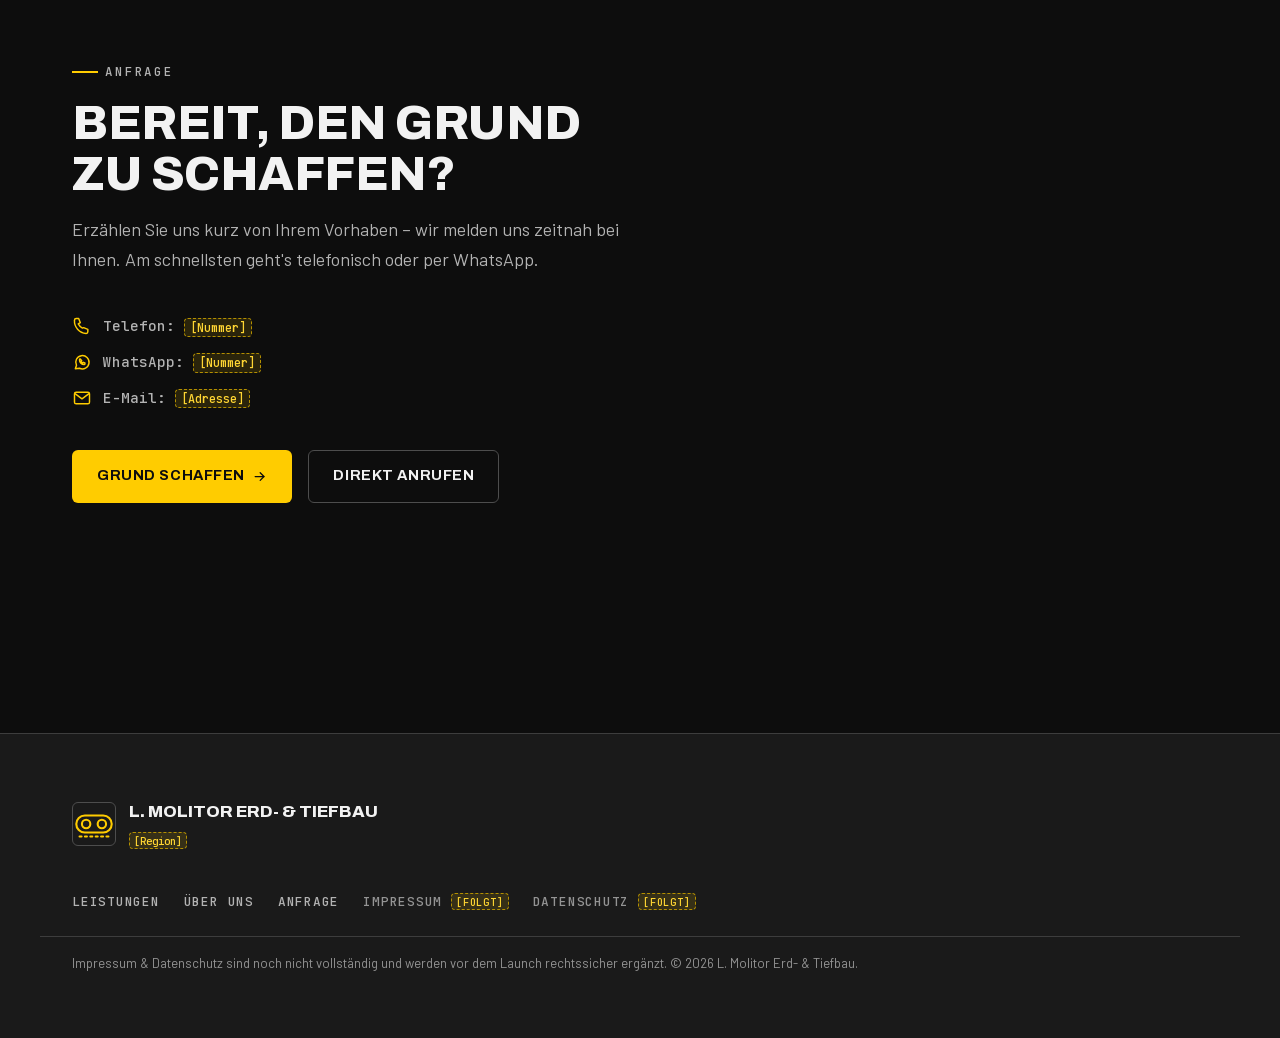
==== commit f30504a8: "Farbpalette+CLAUDE.md angepasst" ====
--- a/index.html
+++ b/index.html
@@ -7,7 +7,7 @@
   <!-- SEO: Region-Platzhalter [Region] vor Launch durch echte Region/Städte ersetzen -->
   <title>L. Molitor Erd- &amp; Tiefbau – Erdarbeiten, Aushub &amp; Pflaster in [Region]</title>
   <meta name="description" content="Erd- &amp; Tiefbau vom Einzelbetrieb: Aushub für Fundament, Pool und Hausbau, Pflasterarbeiten und Baggerarbeiten – zuverlässig und persönlich in [Region] und im Umkreis von 60 km.">
-  <meta name="theme-color" content="#14140f">
+  <meta name="theme-color" content="#0D0D0D">
   <meta name="color-scheme" content="dark">
   <link rel="canonical" href="https://molitor-bau.de/">
 
--- a/css/style.css
+++ b/css/style.css
@@ -40,23 +40,23 @@
 
 /* ------------------------------ Tokens ------------------------------- */
 :root {
-  /* Ground — tiefes Anthrazit, roh und maschinell */
-  --bg:          #14140f;
-  --surface:     #1c1c17;
-  --surface-2:   #26261f;
-
-  /* Akzent — Bagger-Ocker (sparsam!) */
-  --primary:     #DA9343;
-  --primary-hi:  #e9a95f;
-  --primary-dim: #9c6a2e;
+  /* Ground — Onyx / Carbon Black, neutral und maschinell */
+  --bg:          #0D0D0D;   /* Onyx */
+  --surface:     #1A1A1A;   /* Carbon Black — Karten/Flächen */
+  --surface-2:   #262626;   /* leicht erhöhte Fläche (abgeleitet) */
+
+  /* Akzent — Bright Amber (kräftig! nur als Akzent, nie großflächig) */
+  --primary:     #FFCC00;   /* Bright Amber */
+  --primary-hi:  #FFD633;   /* heller für Hover (abgeleitet) */
+  --primary-dim: #B38F00;   /* gedämpftes Gold für Linien/Ränder (abgeleitet) */
 
   /* Ink / Text */
-  --ink:         #f2efe8;
-  --ink-2:       #b7b3a8;
-  --muted:       #969184;   /* auf AA-Kleintext angehoben (>=4.5:1) */
-
-  --border:      #2c2c23;
-  --border-hi:   #3a3a2e;
+  --ink:         #F2F2F2;   /* White Smoke */
+  --ink-2:       #B3B3B3;   /* sekundärer Text (abgeleitet) */
+  --muted:       #949494;   /* kleiner/gedämpfter Text, AA-fest (abgeleitet) */
+
+  --border:      #3D3D3D;   /* Gunmetal */
+  --border-hi:   #4D4D4D;   /* betonter Rand/Hover (abgeleitet) */
 
   /* Schriften */
   --font-display: 'Archivo', system-ui, sans-serif;
@@ -141,7 +141,7 @@
 
 ul, ol { margin: 0; padding: 0; list-style: none; }
 
-::selection { background: var(--primary); color: #14140f; }
+::selection { background: var(--primary); color: var(--bg); }
 
 :focus-visible {
   outline: 2px solid var(--primary-hi);
@@ -221,7 +221,7 @@
 }
 .btn--sm { --btn-pad-y: 0.6rem; --btn-pad-x: 1.1rem; font-size: 0.82rem; }
 
-.btn--primary { background: var(--primary); color: #14140f; }
+.btn--primary { background: var(--primary); color: var(--bg); }
 .btn--primary:hover { background: var(--primary-hi); transform: translateY(-2px); }
 
 .btn--ghost {
@@ -868,7 +868,7 @@
   font-family: var(--font-display);
   font-weight: 900;
   font-size: 1.35rem;
-  color: #14140f;
+  color: var(--bg);
   background: var(--primary);
   border-radius: var(--radius);
 }
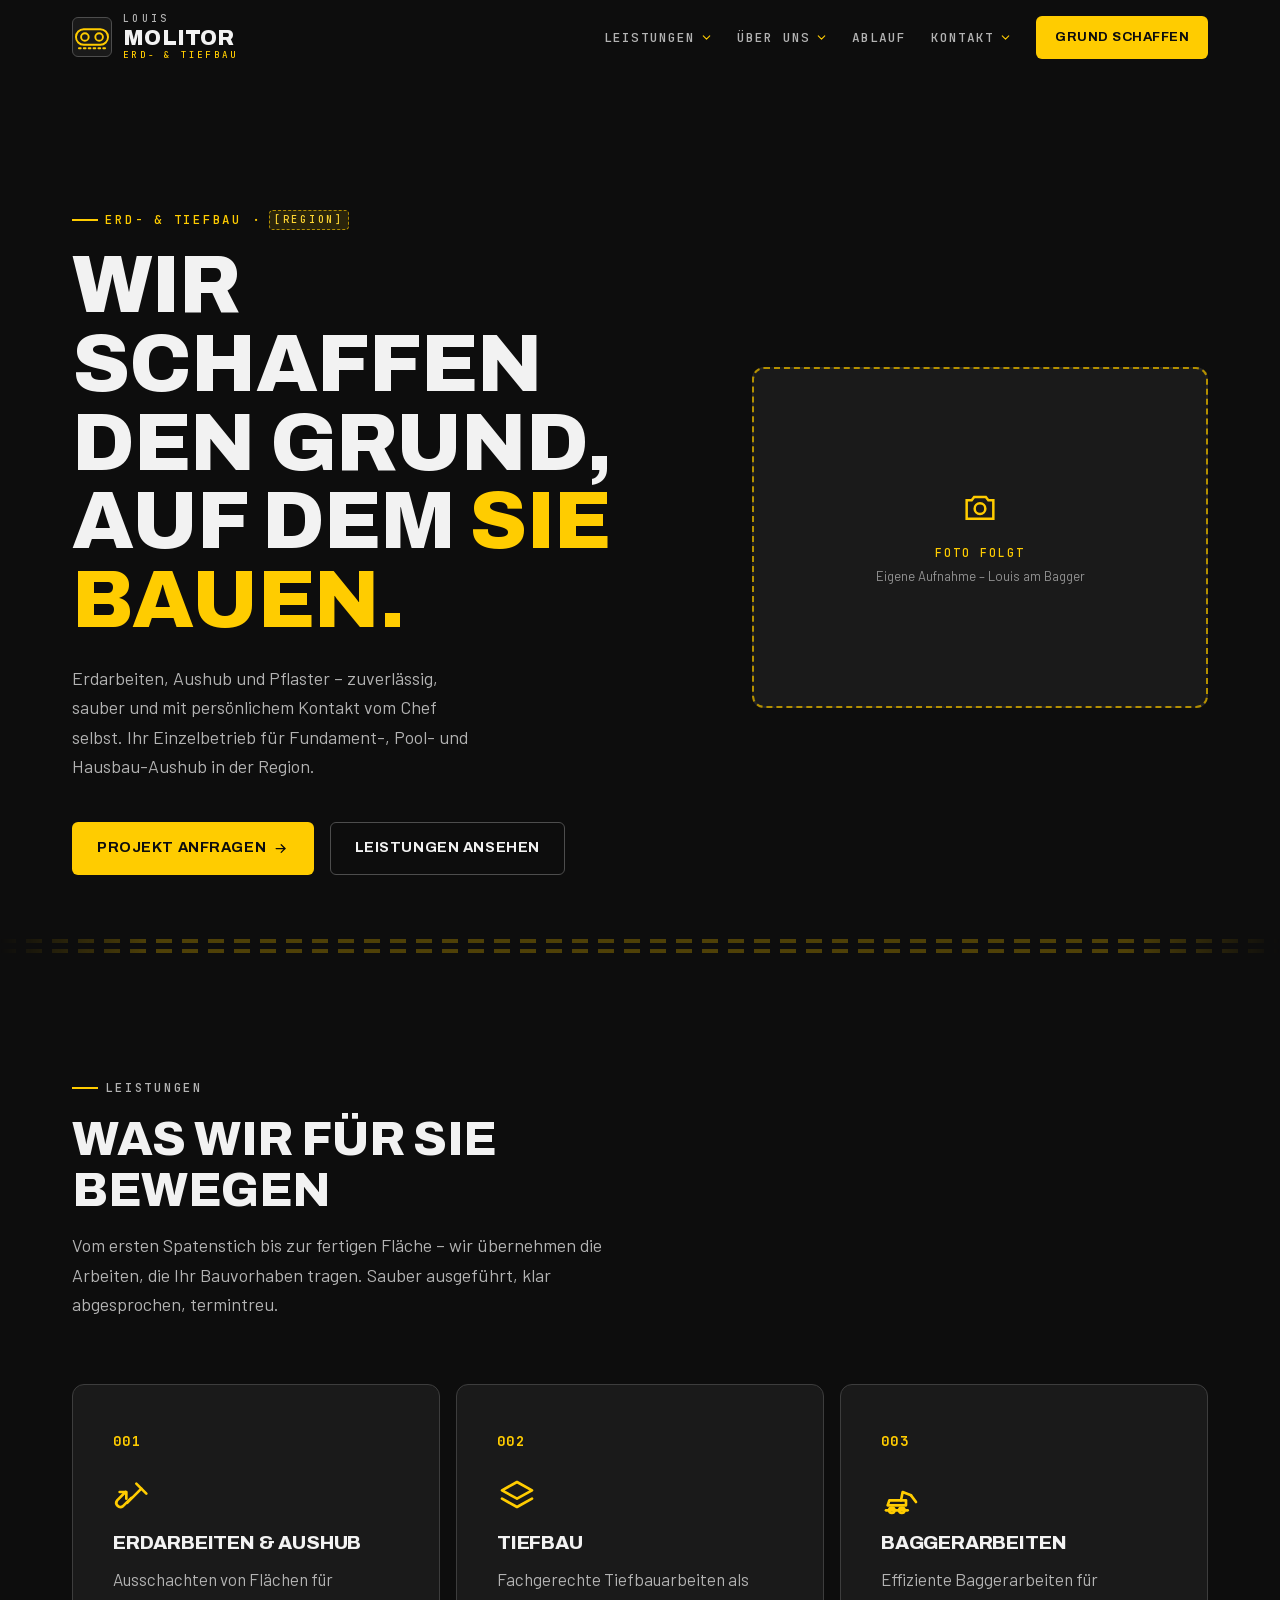
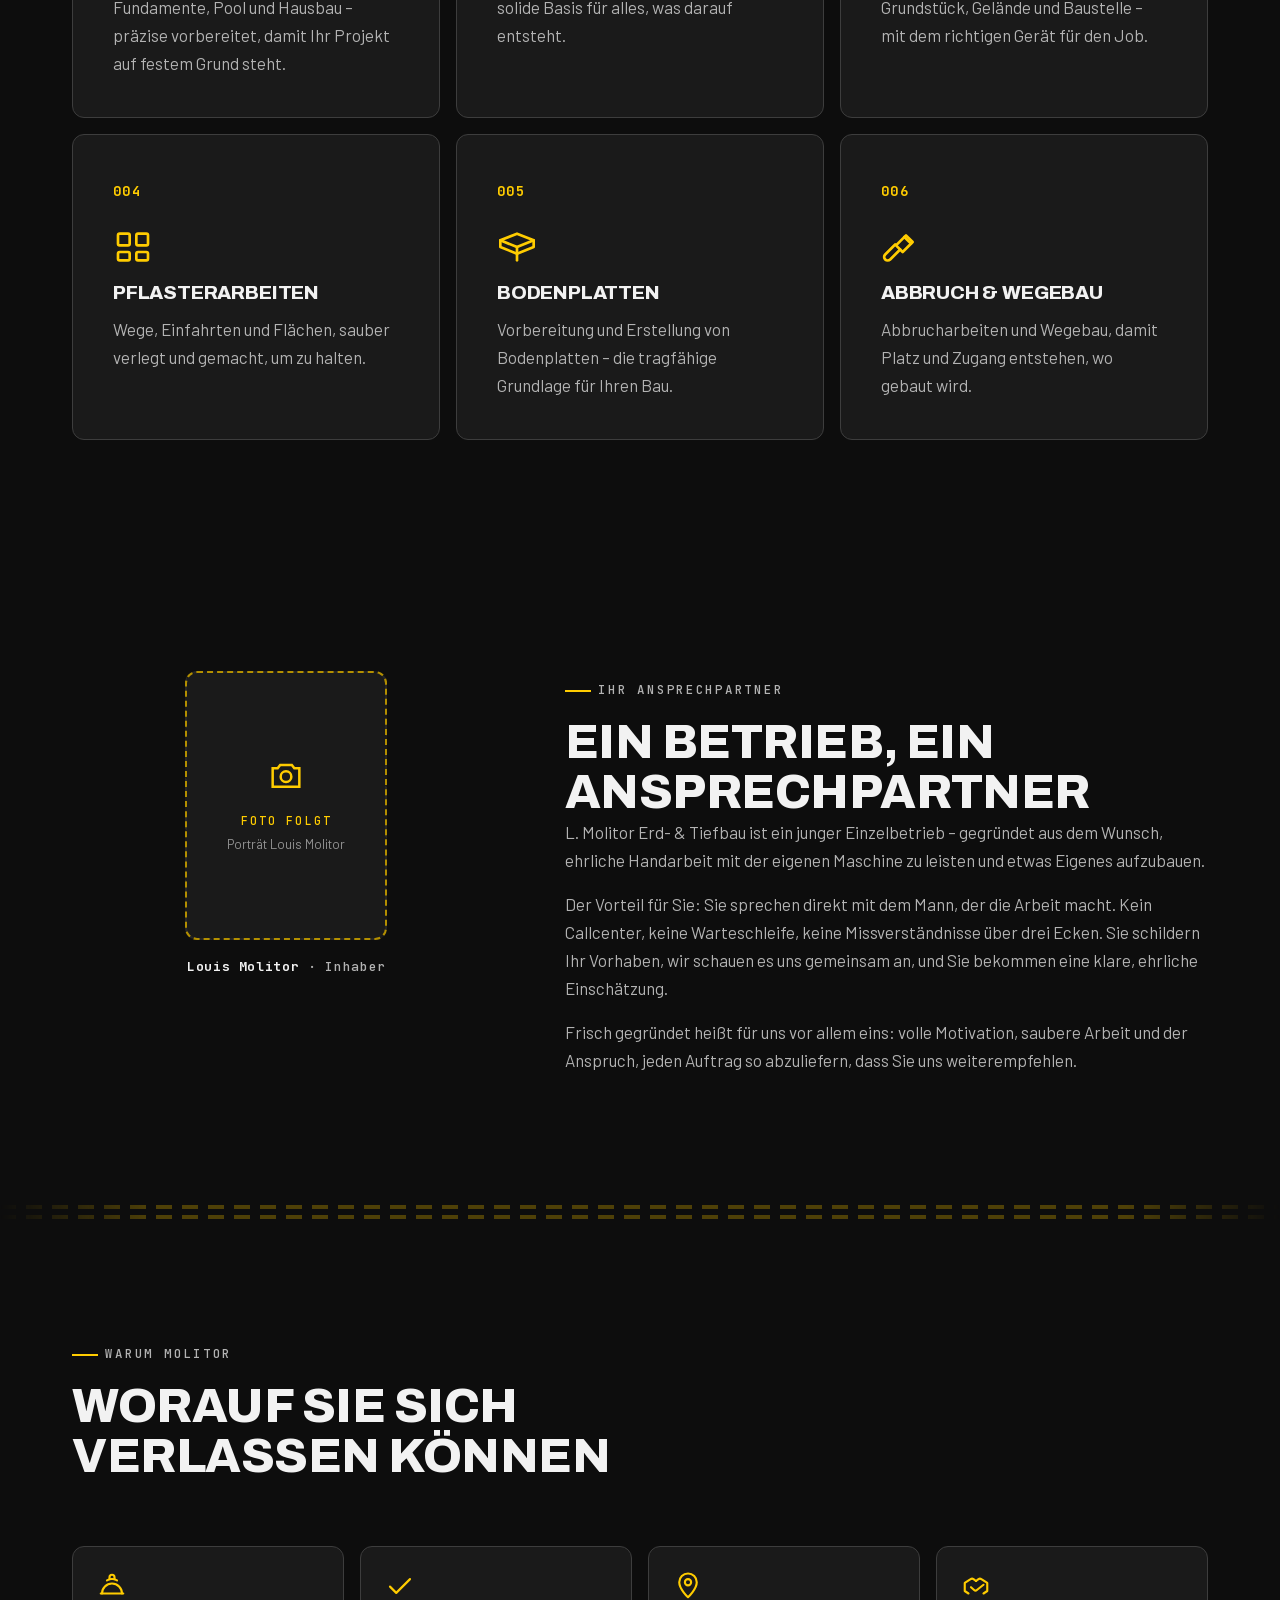
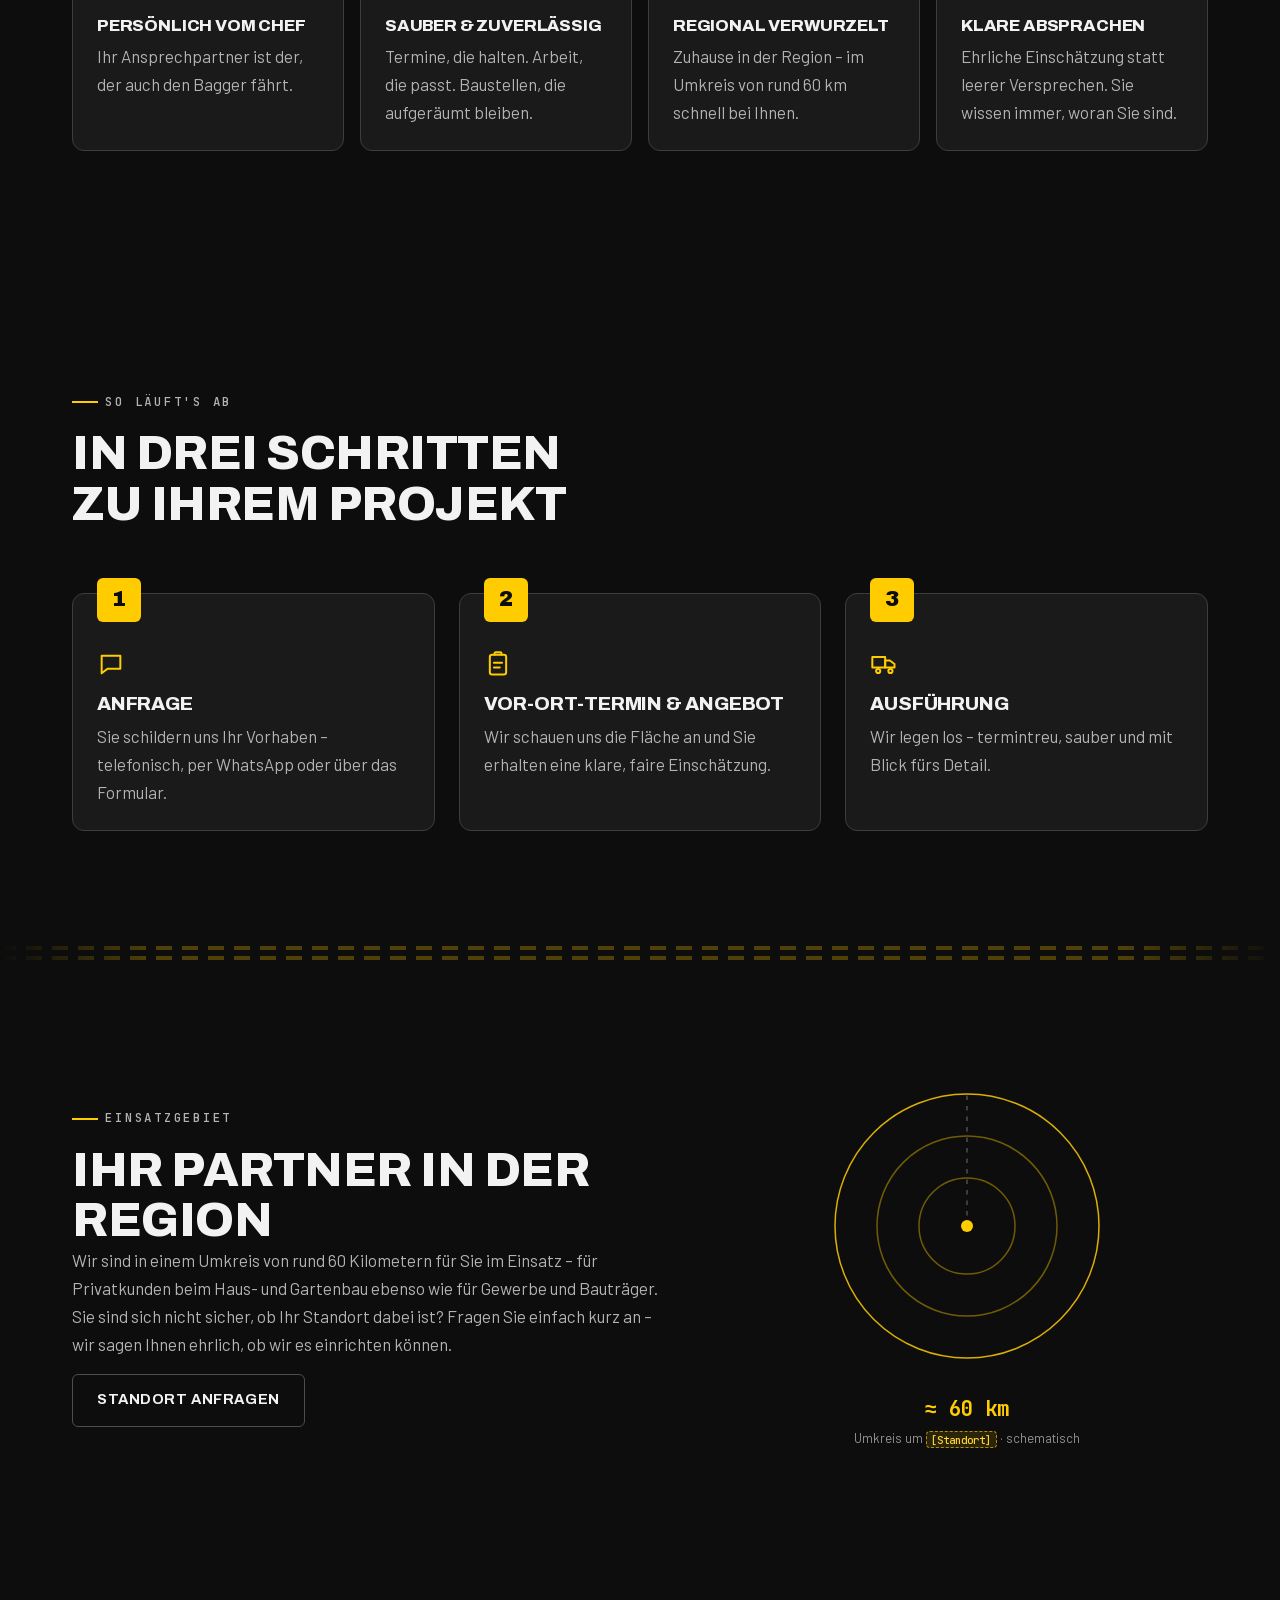
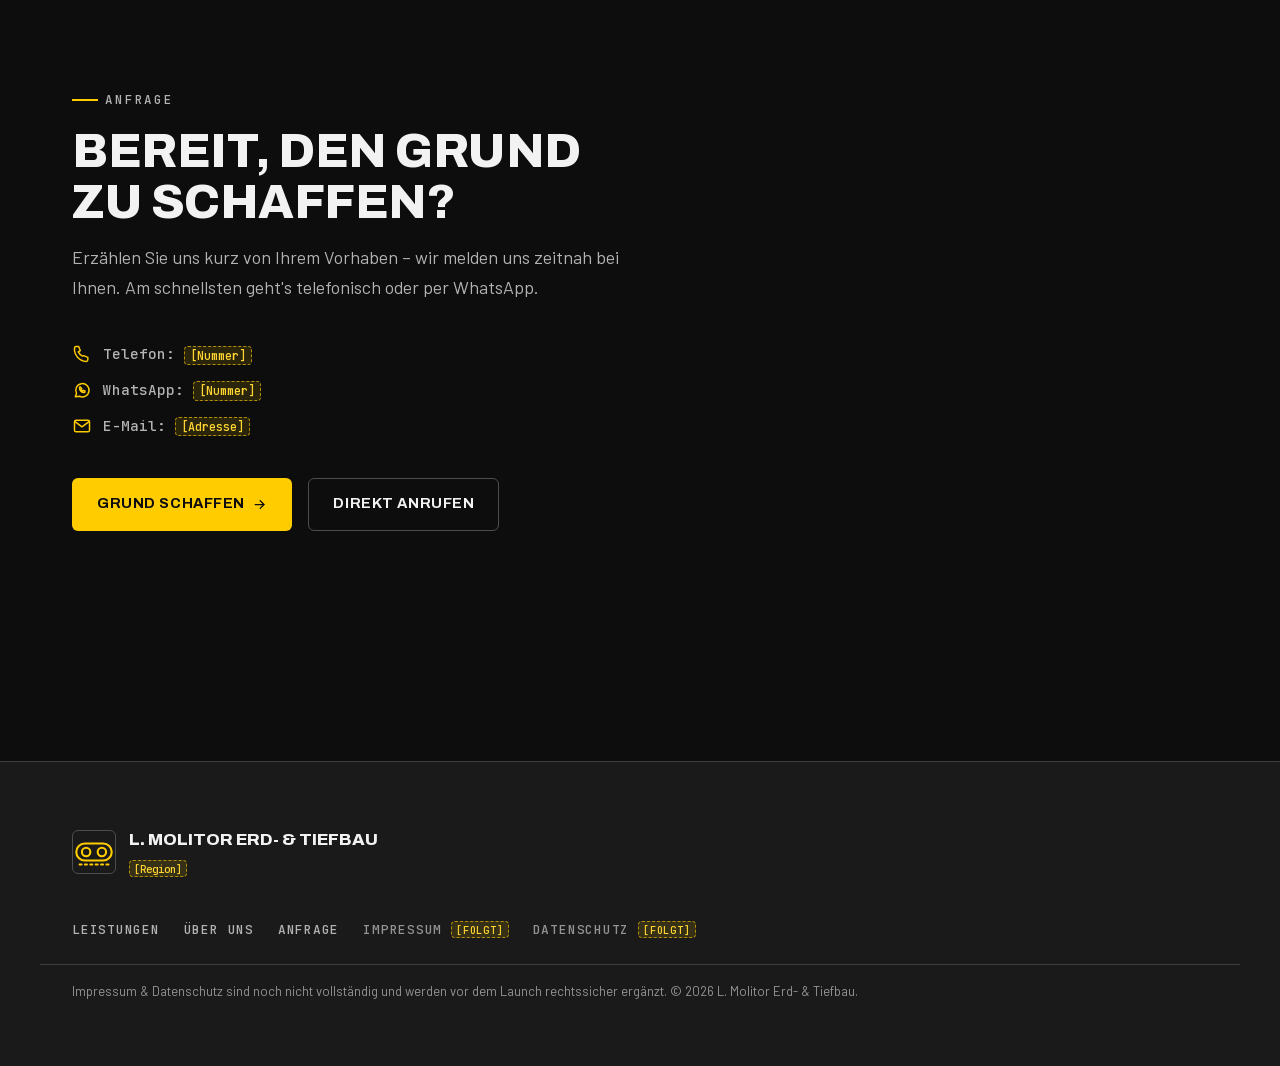
==== commit 99cf972d: "Spuren + Leistungen" ====
--- a/index.html
+++ b/index.html
@@ -170,7 +170,7 @@
             <div class="mega" id="mega-ueber" data-nav-panel>
               <div class="mega__inner mega__inner--about">
                 <a class="mega-feature" href="ueber-uns.html">
-                  <span class="mega-feature__photo" aria-hidden="true">
+                  <span class="mega-feature__bg" aria-hidden="true">
                     <svg class="mega-feature__icon"><use href="#i-camera"></use></svg>
                     <span class="mega-feature__tag">Foto folgt</span>
                   </span>
@@ -346,7 +346,9 @@
       </div>
 
       <!-- Signatur: Ketten-Tread als Trennkante -->
-      <div class="tread" aria-hidden="true"></div>
+      <div class="hero__tread">
+        <div class="tread" aria-hidden="true"></div>
+      </div>
     </section>
 
     <!-- ============================ LEISTUNGEN ============================ -->
@@ -437,6 +439,8 @@
       </div>
     </section>
 
+    <div class="tread" aria-hidden="true"></div>
+
     <!-- =========================== WARUM MOLITOR =========================== -->
     <section class="section why" id="warum" aria-labelledby="why-title">
       <div class="section__head">
@@ -496,6 +500,8 @@
         </li>
       </ol>
     </section>
+
+    <div class="tread" aria-hidden="true"></div>
 
     <!-- =========================== EINZUGSGEBIET =========================== -->
     <section class="section area" id="einzugsgebiet" aria-labelledby="area-title">
--- a/css/style.css
+++ b/css/style.css
@@ -235,18 +235,27 @@
   transform: translateY(-2px);
 }
 
-/* Signatur: Ketten-Tread als Trennband */
+/* Signatur: Ketten-Tread als Trennband – zwei parallele Kettenspuren wie ein Bagger-Abdruck */
 .tread {
+  position: relative;
   height: 14px;
-  margin-top: var(--space-2xl);
-  background:
-    repeating-linear-gradient(90deg,
-      var(--primary-dim) 0 16px,
-      transparent 16px 26px);
-  opacity: 0.35;
   -webkit-mask-image: linear-gradient(90deg, transparent, #000 12%, #000 88%, transparent);
           mask-image: linear-gradient(90deg, transparent, #000 12%, #000 88%, transparent);
 }
+.tread::before,
+.tread::after {
+  content: "";
+  position: absolute;
+  left: 0; right: 0;
+  height: 4px;
+  background: repeating-linear-gradient(90deg, var(--primary-dim) 0 16px, transparent 16px 26px);
+  opacity: 0.4;
+}
+.tread::before { top: 0; }
+.tread::after { bottom: 0; }
+
+/* Hero-Kontext: übernimmt den fehlenden Section-Bottom-Abstand (Hero ist keine .section) */
+.hero__tread { margin-top: var(--space-2xl); }
 
 /* ------------------------------ Header ------------------------------- */
 .site-header {
@@ -329,17 +338,22 @@
   content: "";
   position: absolute;
   left: 0; bottom: -2px;
-  width: 100%; height: 2px;
-  background: var(--primary);
+  width: 100%; height: 1px;
+  background: var(--border-hi);
   transform: scaleX(0);
   transform-origin: left;
   transition: transform var(--dur) var(--ease);
 }
 .main-nav__link:hover { color: var(--ink); }
 .main-nav__link:hover::after { transform: scaleX(1); }
-/* Aktive Seite: Unterstrich dauerhaft sichtbar, Text hervorgehoben */
-.main-nav__link[aria-current="page"] { color: var(--ink); }
-.main-nav__link[aria-current="page"]::after { transform: scaleX(1); }
+/* Aktive Seite: kräftigerer Strich in Amber + fetter Text, überschreibt die neutrale
+   Basis dauerhaft. Kein Farb-/Höhensprung mehr beim Verlassen des Hovers. */
+.main-nav__link[aria-current="page"] { color: var(--primary); font-weight: 700; }
+.main-nav__link[aria-current="page"]::after {
+  height: 2px;
+  background: var(--primary);
+  transform: scaleX(1);
+}
 
 /* Burger */
 .nav-toggle {
@@ -374,6 +388,7 @@
   color: var(--ink);
 }
 .mobile-menu__link:hover { color: var(--primary-hi); }
+.mobile-menu__link[aria-current="page"] { color: var(--primary); }
 .mobile-menu .btn { width: 100%; }
 
 /* =====================================================================
@@ -404,17 +419,27 @@
 .main-nav__item--mega:hover .main-nav__trigger,
 .main-nav__item--mega.is-open .main-nav__trigger,
 .main-nav__item--hover:hover .main-nav__trigger,
-.main-nav__item--hover:focus-within .main-nav__trigger,
-.main-nav__trigger[aria-current="page"] { color: var(--ink); }
+.main-nav__item--hover:focus-within .main-nav__trigger { color: var(--ink); }
+/* Aktive Seite: kräftigerer Strich in Amber + fetter Text. [aria-current] wird in
+   jede Hover-Kette gespiegelt, da die gekoppelten Hover-Selektoren sonst höhere
+   Spezifität haben und beim Hovern über die bereits aktive Seite gewinnen würden. */
+.main-nav__trigger[aria-current="page"],
+.main-nav__item--mega:hover .main-nav__trigger[aria-current="page"],
+.main-nav__item--mega.is-open .main-nav__trigger[aria-current="page"],
+.main-nav__item--hover:hover .main-nav__trigger[aria-current="page"],
+.main-nav__item--hover.is-open .main-nav__trigger[aria-current="page"] {
+  color: var(--primary);
+  font-weight: 700;
+}
 .main-nav__trigger--static { cursor: default; }
 
-/* Ocker-Unterstrich wie bei .main-nav__link */
+/* Neutraler Hover-Unterstrich wie bei .main-nav__link */
 .main-nav__trigger::after {
   content: "";
   position: absolute;
   left: 0; bottom: -2px;
-  width: 100%; height: 2px;
-  background: var(--primary);
+  width: 100%; height: 1px;
+  background: var(--border-hi);
   transform: scaleX(0);
   transform-origin: left;
   transition: transform var(--dur) var(--ease);
@@ -423,8 +448,19 @@
 .main-nav__item--mega:hover .main-nav__trigger::after,
 .main-nav__item--mega.is-open .main-nav__trigger::after,
 .main-nav__item--hover:hover .main-nav__trigger::after,
-.main-nav__item--hover.is-open .main-nav__trigger::after,
-.main-nav__trigger[aria-current="page"]::after { transform: scaleX(1); }
+.main-nav__item--hover.is-open .main-nav__trigger::after { transform: scaleX(1); }
+
+/* Gleicher Grund wie bei der Textfarbe: [aria-current] muss die Hover-Ketten
+   spiegeln, um mindestens gleiche Spezifität zu erreichen. */
+.main-nav__trigger[aria-current="page"]::after,
+.main-nav__item--mega:hover .main-nav__trigger[aria-current="page"]::after,
+.main-nav__item--mega.is-open .main-nav__trigger[aria-current="page"]::after,
+.main-nav__item--hover:hover .main-nav__trigger[aria-current="page"]::after,
+.main-nav__item--hover.is-open .main-nav__trigger[aria-current="page"]::after {
+  height: 2px;
+  background: var(--primary);
+  transform: scaleX(1);
+}
 
 /* Hover-Brücke: transparenter Streifen unter dem Trigger schließt den Spalt zum Panel,
    damit das Menü beim Wandern zu den Einträgen offen bleibt (Change #4). */
@@ -492,7 +528,7 @@
   gap: var(--space-xl);
 }
 .mega__inner--services { grid-template-columns: 2.3fr 1fr; align-items: start; }
-.mega__inner--about { grid-template-columns: 1fr 1.35fr; align-items: start; }
+.mega__inner--about { grid-template-columns: 0.85fr 1.5fr; align-items: stretch; }
 
 /* Große Leistungs-Karten mit dezentem Ocker-Raster */
 .mega-cards { display: grid; grid-template-columns: repeat(3, 1fr); gap: var(--space-md); }
@@ -553,35 +589,53 @@
 }
 .mega-aside__all:hover { color: var(--primary-hi); }
 
-/* Über-uns: Foto-Feature + Kacheln */
+/* Über-uns: Foto-Feature – ganze Kachel als klickbare Foto-Fläche
+   (Platzhalter bis Louis' echtes Foto vorliegt; .mega-feature__bg ist die
+   Stelle für den späteren Foto-Tausch). */
 .mega-feature {
-  display: grid; gap: var(--space-md); align-content: start;
-  padding: var(--space-lg);
-  border: 1px solid var(--border); border-radius: var(--radius-lg);
-  background-color: var(--surface-2);
-  background-image:
-    linear-gradient(color-mix(in srgb, var(--primary) 7%, transparent) 1px, transparent 1px),
-    linear-gradient(90deg, color-mix(in srgb, var(--primary) 7%, transparent) 1px, transparent 1px);
-  background-size: 20px 20px;
+  position: relative;
+  display: flex;
+  align-items: flex-end;
+  min-height: 240px;
+  overflow: hidden;
+  border: 2px dashed var(--primary-dim);
+  border-radius: var(--radius-lg);
   transition: border-color var(--dur) var(--ease);
 }
 .mega-feature:hover { border-color: var(--primary); }
-.mega-feature__photo {
-  display: grid; place-content: center; justify-items: center; gap: 0.4rem;
-  aspect-ratio: 16 / 9;
-  border: 2px dashed var(--primary-dim); border-radius: var(--radius);
+
+.mega-feature__bg {
+  position: absolute; inset: 0; z-index: 0;
+  display: flex; align-items: center; justify-content: center; gap: 0.5rem;
   background: repeating-linear-gradient(45deg, var(--surface-2) 0 12px, var(--surface) 12px 24px);
 }
 .mega-feature__icon {
-  width: 30px; height: 30px; color: var(--primary);
+  width: 22px; height: 22px; color: var(--primary);
   fill: none; stroke: currentColor; stroke-width: 1.5;
   stroke-linecap: round; stroke-linejoin: round;
 }
 .mega-feature__tag {
-  font-family: var(--font-mono); font-size: 0.66rem;
+  font-family: var(--font-mono); font-size: 0.7rem;
   letter-spacing: 0.16em; text-transform: uppercase; color: var(--primary);
 }
-.mega-feature__body { display: grid; gap: 0.15rem; }
+
+/* Scrim: dunkelt nach unten ab, damit Name/Rolle über jedem künftigen Foto lesbar bleiben */
+.mega-feature::after {
+  content: "";
+  position: absolute; inset: 0; z-index: 1;
+  background: linear-gradient(
+    to top,
+    color-mix(in srgb, var(--bg) 90%, transparent) 0%,
+    color-mix(in srgb, var(--bg) 55%, transparent) 42%,
+    transparent 72%
+  );
+}
+
+.mega-feature__body {
+  position: relative; z-index: 2;
+  display: grid; gap: 0.15rem;
+  padding: var(--space-md) var(--space-lg);
+}
 .mega-feature__name {
   font-family: var(--font-display); font-weight: 800;
   text-transform: uppercase; color: var(--ink); font-size: 1.05rem;
@@ -682,7 +736,7 @@
 .mobile-menu [aria-disabled="true"] { cursor: default; color: var(--muted); }
 
 /* Cross-page Hash-Sprünge (z.B. leistungen.html#leistung-tiefbau) nicht unter dem fixen Header landen lassen */
-.service-card, #warum { scroll-margin-top: calc(72px + 1.25rem); }
+.service-card, .feature-row, #warum { scroll-margin-top: calc(72px + 1.25rem); }
 
 /* ------------------------------ Hero --------------------------------- */
 .hero { padding-top: calc(72px + var(--space-2xl)); }
@@ -810,6 +864,39 @@
 .service-card__title { font-size: var(--fs-h3); margin-bottom: var(--space-sm); }
 .service-card__text { color: var(--ink-2); margin: 0; font-size: var(--fs-body); }
 
+/* Leistungen-Seite: Gewichtung Hauptleistungen vs. Unterpunkte (nur leistungen.html) */
+.service-grid__label {
+  font-family: var(--font-mono); font-size: var(--fs-kicker);
+  letter-spacing: 0.18em; text-transform: uppercase;
+  color: var(--primary); margin: 0 0 var(--space-md);
+}
+.service-grid__label--secondary { color: var(--muted); margin-top: var(--space-xl); }
+
+/* ------------------------- Feature-Rows (Zickzack, Hauptleistungen) --- */
+.feature-rows { display: grid; gap: var(--space-2xl); }
+.feature-row { display: grid; gap: var(--space-lg); align-items: center; }
+.feature-row__icon {
+  width: 40px; height: 40px;
+  margin-bottom: var(--space-md);
+  color: var(--primary);
+  fill: none; stroke: currentColor;
+  stroke-width: 1.6; stroke-linecap: round; stroke-linejoin: round;
+}
+.feature-row__title { font-size: 1.5rem; margin-bottom: var(--space-md); }
+.feature-row__text { color: var(--ink-2); max-width: 42ch; }
+
+.service-grid--secondary { gap: var(--space-sm); }
+.service-card--secondary { padding: var(--space-md); }
+.service-card--secondary::before { width: 2px; }
+.service-card--secondary .service-card__code { font-size: 0.7rem; color: var(--muted); }
+.service-card--secondary .service-card__icon { width: 24px; height: 24px; margin: 0 0 var(--space-sm); }
+.service-card--secondary .service-card__title { font-size: 0.95rem; margin-bottom: 0.2rem; }
+.service-card--secondary .service-card__text {
+  font-size: var(--fs-small); color: var(--muted);
+  display: -webkit-box; -webkit-line-clamp: 2; -webkit-box-orient: vertical; overflow: hidden;
+}
+.service-card--secondary:hover { transform: none; border-color: var(--primary); background: var(--surface-2); }
+
 /* ------------------------------ Über uns ----------------------------- */
 .about__grid { display: grid; gap: var(--space-2xl); align-items: start; }
 .about__media { display: grid; gap: var(--space-md); justify-items: center; }
@@ -1018,6 +1105,7 @@
    ===================================================================== */
 @media (min-width: 600px) {
   .service-grid { grid-template-columns: repeat(2, 1fr); }
+  .service-grid--secondary { grid-template-columns: repeat(3, 1fr); }
   .why-grid { grid-template-columns: repeat(2, 1fr); }
   .form__row { grid-template-columns: 1fr 1fr; }
 }
@@ -1034,6 +1122,9 @@
     min-height: 82vh;
   }
   .service-grid { grid-template-columns: repeat(3, 1fr); }
+  .feature-row { grid-template-columns: 1fr 1fr; gap: var(--space-2xl); }
+  .feature-row--reverse .feature-row__media { order: 2; }
+  .feature-row--reverse .feature-row__body { order: 1; }
   .why-grid { grid-template-columns: repeat(4, 1fr); }
   .process-grid { grid-template-columns: repeat(3, 1fr); gap: var(--space-lg); }
 
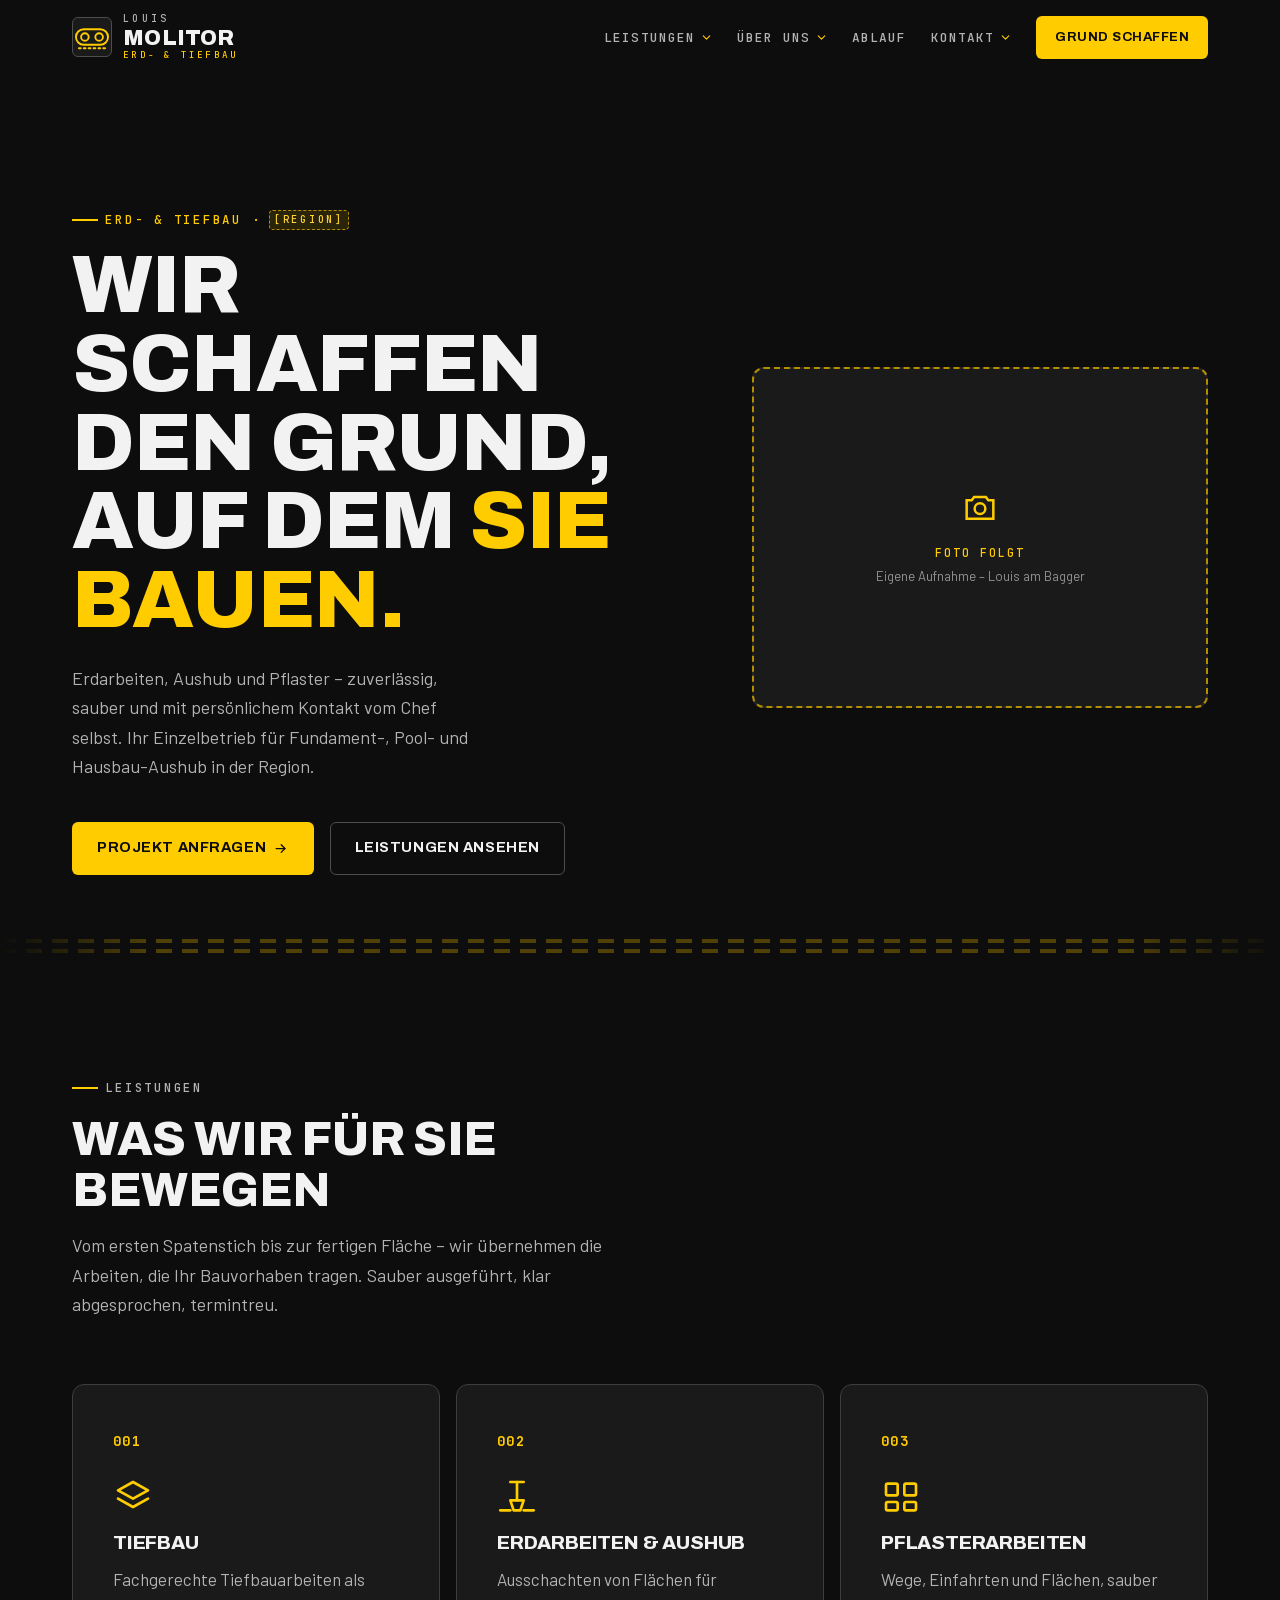
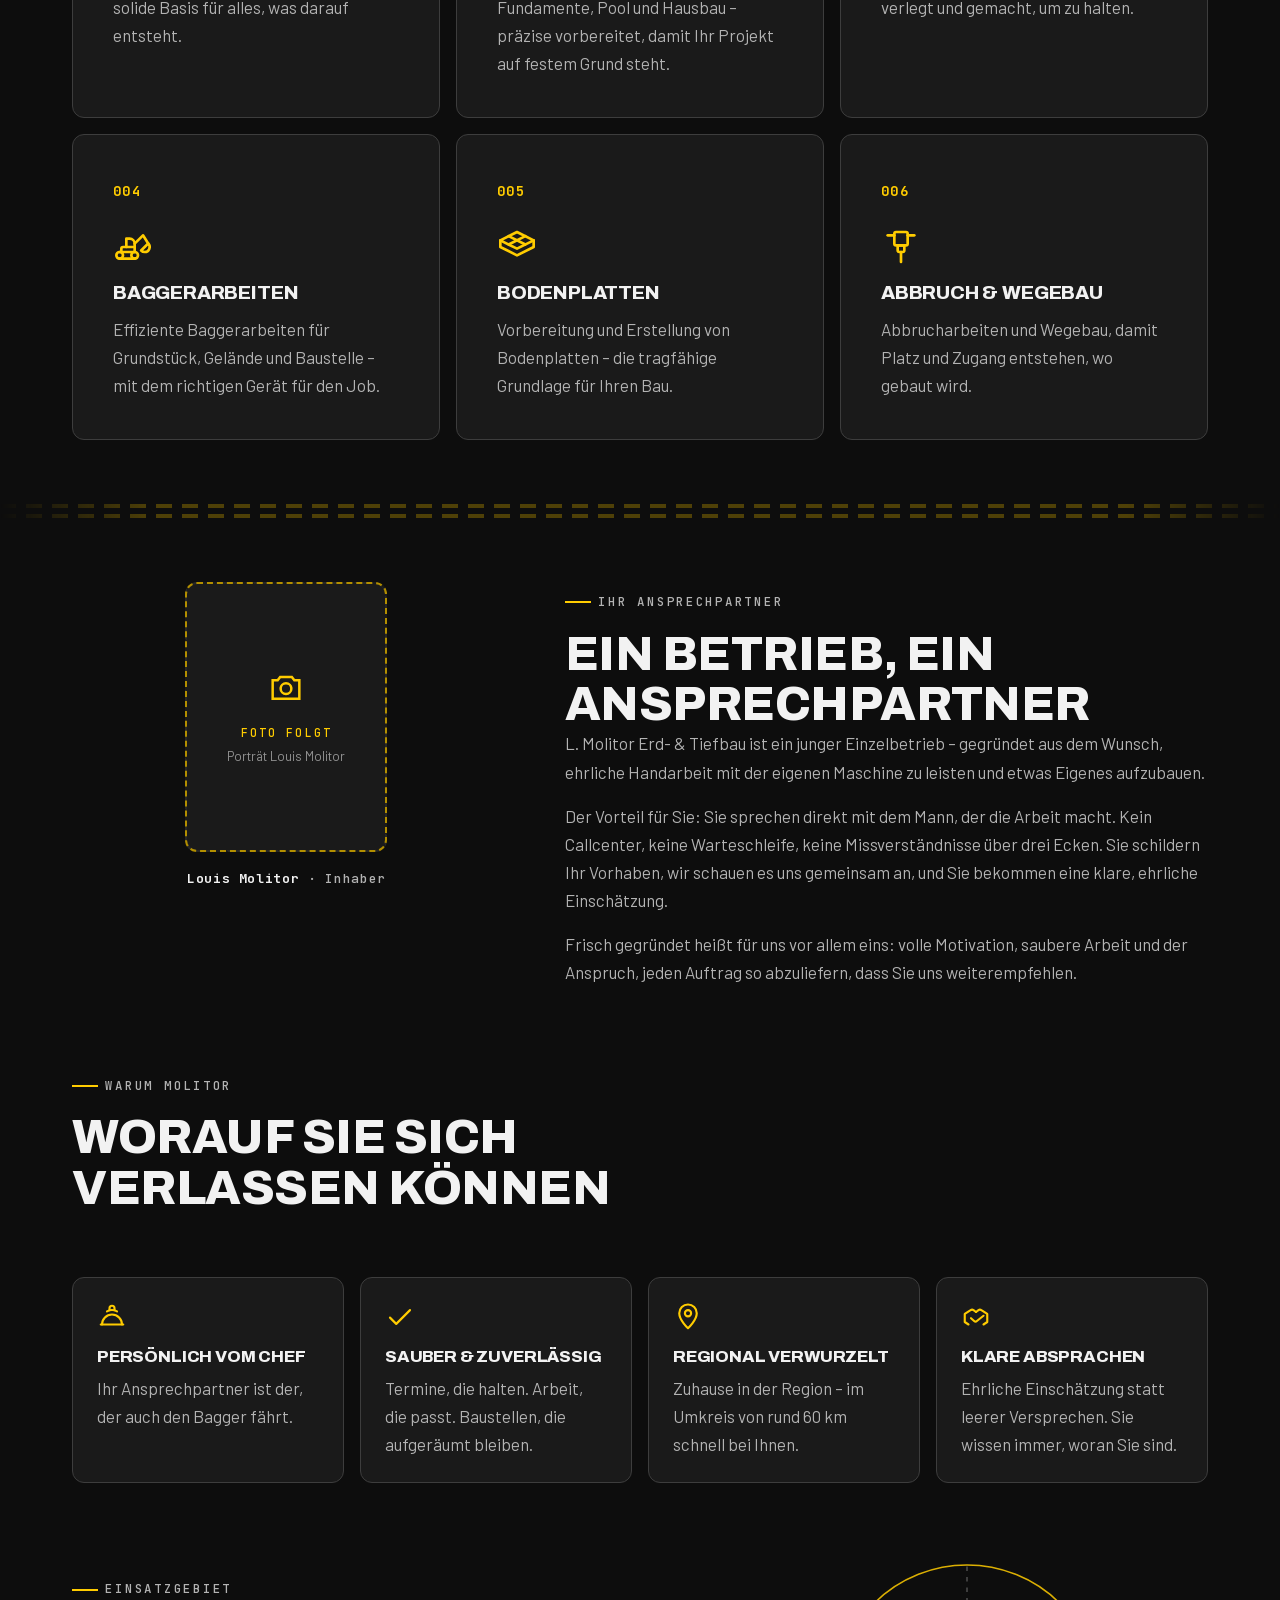
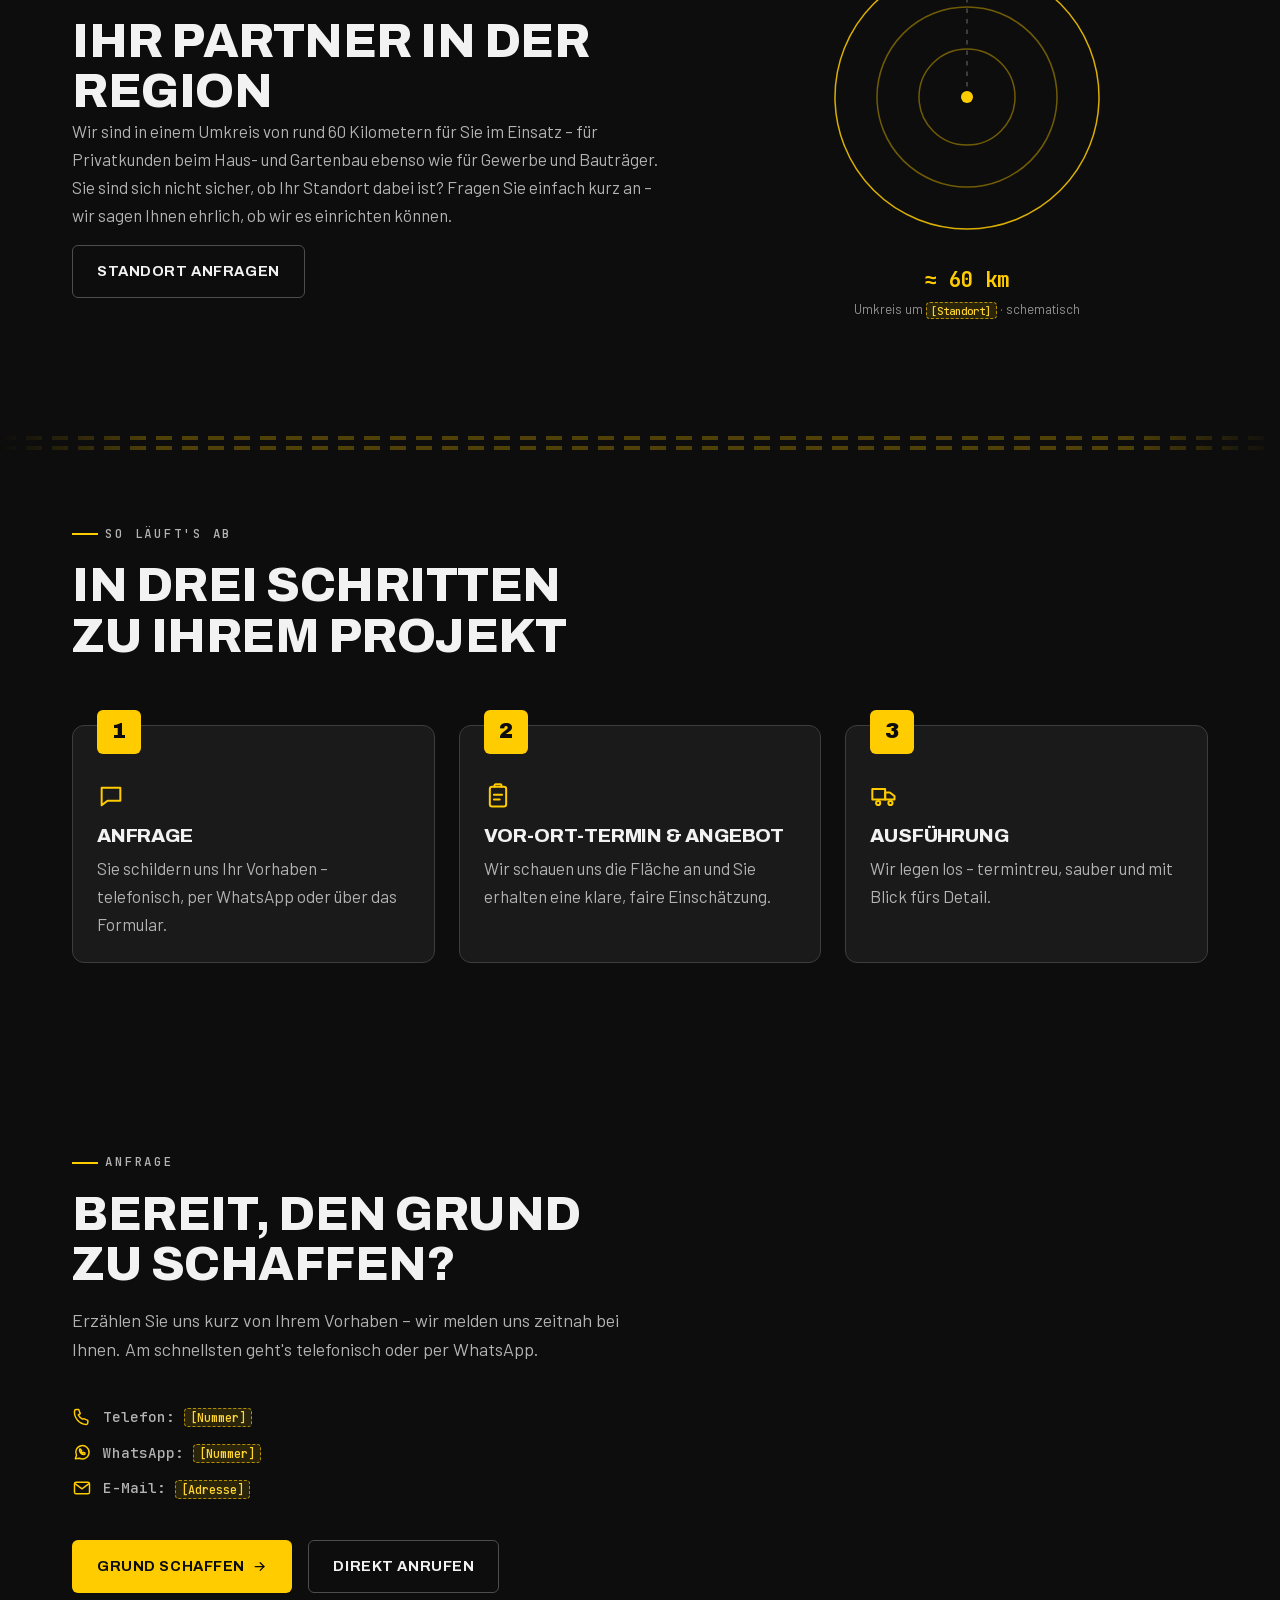
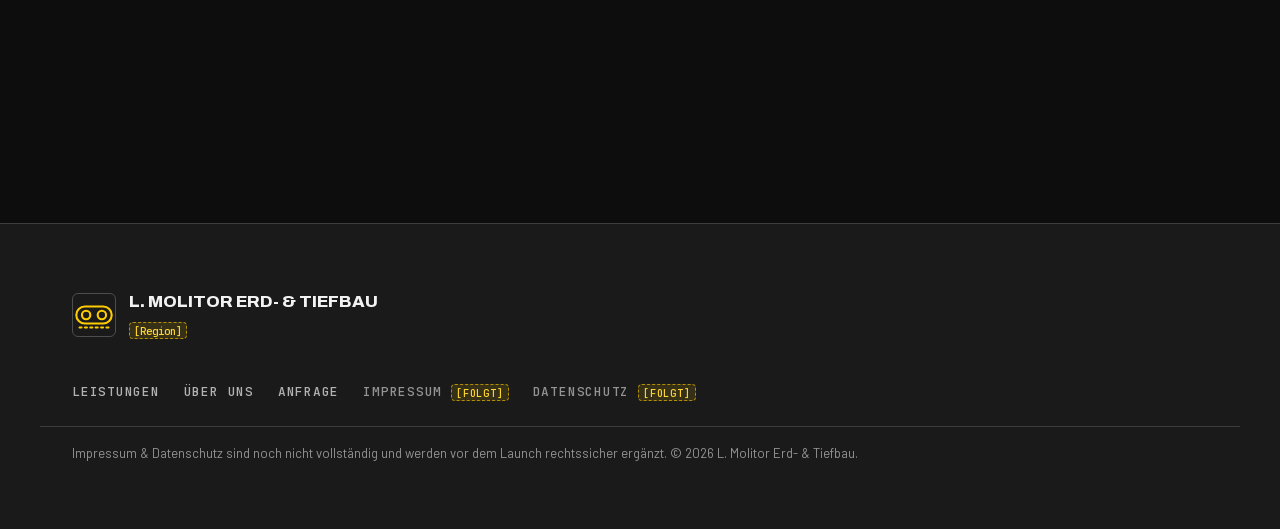
==== commit 648b42a9: "SVG-Icons, Spacing und Leistungen-Aufbau" ====
--- a/index.html
+++ b/index.html
@@ -71,12 +71,12 @@
         <path d="M5 25.5h22" stroke-dasharray="1.5 2.6"/>
       </symbol>
       <!-- Leistungs-Icons -->
-      <symbol id="i-shovel" viewBox="0 0 24 24"><path d="M14 4l6 6"/><path d="M17 7l-8.5 8.5"/><path d="M11 12.5l-5 5a2.5 2.5 0 0 1-3.5-3.5l5-5"/><path d="M4 9h4v4"/></symbol>
+      <symbol id="i-shovel" viewBox="0 0 24 24"><path d="M8 3h8"/><path d="M12 3v11"/><path d="M8 14h8l-2 6h-4z"/><path d="M2 20h6"/><path d="M16 20h6"/></symbol>
       <symbol id="i-layers" viewBox="0 0 24 24"><path d="M12 3l9 5-9 5-9-5 9-5z"/><path d="M3 13l9 5 9-5"/></symbol>
-      <symbol id="i-excavator" viewBox="0 0 24 24"><path d="M3 20h13"/><circle cx="6.5" cy="20" r="1.6"/><circle cx="12.5" cy="20" r="1.6"/><path d="M4 17h11v-3H5z"/><path d="M12 14l1-5 5 2"/><path d="M18 11l3 4"/></symbol>
+      <symbol id="i-excavator" viewBox="0 0 24 24"><path d="M2 17a2 2 0 1 0 4 0a2 2 0 1 0 -4 0"/><path d="M11 17a2 2 0 1 0 4 0a2 2 0 1 0 -4 0"/><path d="M13 19l-9 0"/><path d="M4 15l9 0"/><path d="M8 12v-5h2a3 3 0 0 1 3 3v5"/><path d="M5 15v-2a1 1 0 0 1 1 -1h7"/><path d="M21.12 9.88l-3.12 -4.88l-5 5"/><path d="M21.12 9.88a3 3 0 0 1 -2.12 5.12a3 3 0 0 1 -2.12 -.88l4.24 -4.24"/></symbol>
       <symbol id="i-paving" viewBox="0 0 24 24"><rect x="3" y="4" width="7" height="7" rx="1"/><rect x="14" y="4" width="7" height="7" rx="1"/><rect x="3" y="15" width="7" height="5" rx="1"/><rect x="14" y="15" width="7" height="5" rx="1"/></symbol>
-      <symbol id="i-slab" viewBox="0 0 24 24"><path d="M2 8l10-4 10 4-10 4-10-4z"/><path d="M2 8v4l10 4 10-4V8"/><path d="M12 12v8"/></symbol>
-      <symbol id="i-hammer" viewBox="0 0 24 24"><path d="M14 6l4 4"/><path d="M9 11l6-6 4 4-6 6z"/><path d="M11.5 13.5l-6 6a2.1 2.1 0 0 1-3-3l6-6"/></symbol>
+      <symbol id="i-slab" viewBox="0 0 24 24"><path d="M2 8l10-5 10 5-10 5-10-5z"/><path d="M2 8v4l10 5 10-5V8"/><path d="M7 5.5l10 5"/><path d="M17 5.5l-10 5"/></symbol>
+      <symbol id="i-hammer" viewBox="0 0 24 24"><path d="M12 15v6"/><path d="M16 5h4"/><path d="M8 5h-4"/><path d="M15 11h-6a1 1 0 0 1 -1 -1v-6a1 1 0 0 1 1 -1h6a1 1 0 0 1 1 1v6a1 1 0 0 1 -1 1"/><path d="M14 11h-4v3a1 1 0 0 0 1 1h2a1 1 0 0 0 1 -1v-3"/></symbol>
       <!-- Werte-Icons -->
       <symbol id="i-hardhat" viewBox="0 0 24 24"><path d="M3 18h18"/><path d="M4 18a8 8 0 0 1 16 0"/><path d="M10 6.5V5a2 2 0 0 1 4 0v1.5"/><path d="M8 7.5a8.5 8.5 0 0 1 8 0"/></symbol>
       <symbol id="i-check" viewBox="0 0 24 24"><path d="M4 12.5l5 5 11-11"/></symbol>
@@ -132,10 +132,10 @@
                     </a>
                   </li>
                   <li>
-                    <a class="mega-card" href="leistungen.html#leistung-abbruch">
-                      <svg class="mega-card__icon" aria-hidden="true"><use href="#i-hammer"></use></svg>
-                      <span class="mega-card__title">Abbruch &amp; Wegebau</span>
-                      <span class="mega-card__text">Platz und Zugang schaffen, wo gebaut wird.</span>
+                    <a class="mega-card" href="leistungen.html#leistung-erdarbeiten">
+                      <svg class="mega-card__icon" aria-hidden="true"><use href="#i-shovel"></use></svg>
+                      <span class="mega-card__title">Erdarbeiten &amp; Aushub</span>
+                      <span class="mega-card__text">Aushub für Fundament, Pool und Hausbau.</span>
                     </a>
                   </li>
                   <li>
@@ -151,7 +151,7 @@
                   <ul class="mega-list">
                     <li><a class="mega-list__link" href="leistungen.html#leistung-baggerarbeiten"><svg class="mega-list__icon" aria-hidden="true"><use href="#i-excavator"></use></svg>Baggerarbeiten</a></li>
                     <li><a class="mega-list__link" href="leistungen.html#leistung-bodenplatten"><svg class="mega-list__icon" aria-hidden="true"><use href="#i-slab"></use></svg>Bodenplatten</a></li>
-                    <li><a class="mega-list__link" href="leistungen.html#leistung-erdarbeiten"><svg class="mega-list__icon" aria-hidden="true"><use href="#i-shovel"></use></svg>Erdarbeiten &amp; Aushub</a></li>
+                    <li><a class="mega-list__link" href="leistungen.html#leistung-abbruch"><svg class="mega-list__icon" aria-hidden="true"><use href="#i-hammer"></use></svg>Abbruch &amp; Wegebau</a></li>
                   </ul>
                   <a class="mega-aside__all" href="leistungen.html">Alle Leistungen ansehen
                     <svg class="icon icon--inline" aria-hidden="true"><use href="#i-arrow"></use></svg>
@@ -260,11 +260,11 @@
           </button>
           <div class="mobile-menu__panel" id="acc-leistungen" data-acc-panel hidden>
             <a class="mobile-menu__sub" href="leistungen.html#leistung-tiefbau">Tiefbau</a>
-            <a class="mobile-menu__sub" href="leistungen.html#leistung-abbruch">Abbruch &amp; Wegebau</a>
+            <a class="mobile-menu__sub" href="leistungen.html#leistung-erdarbeiten">Erdarbeiten &amp; Aushub</a>
             <a class="mobile-menu__sub" href="leistungen.html#leistung-pflaster">Pflasterarbeiten</a>
             <a class="mobile-menu__sub" href="leistungen.html#leistung-baggerarbeiten">Baggerarbeiten</a>
             <a class="mobile-menu__sub" href="leistungen.html#leistung-bodenplatten">Bodenplatten</a>
-            <a class="mobile-menu__sub" href="leistungen.html#leistung-erdarbeiten">Erdarbeiten &amp; Aushub</a>
+            <a class="mobile-menu__sub" href="leistungen.html#leistung-abbruch">Abbruch &amp; Wegebau</a>
             <a class="mobile-menu__sub mobile-menu__sub--all" href="leistungen.html">Alle Leistungen ansehen</a>
           </div>
         </li>
@@ -363,29 +363,29 @@
       </div>
 
       <ul class="service-grid">
+        <li class="service-card" id="leistung-tiefbau" data-reveal>
+          <span class="service-card__code">001</span>
+          <svg class="service-card__icon" aria-hidden="true"><use href="#i-layers"></use></svg>
+          <h3 class="service-card__title">Tiefbau</h3>
+          <p class="service-card__text">Fachgerechte Tiefbauarbeiten als solide Basis für alles, was darauf entsteht.</p>
+        </li>
         <li class="service-card" id="leistung-erdarbeiten" data-reveal>
-          <span class="service-card__code">001</span>
+          <span class="service-card__code">002</span>
           <svg class="service-card__icon" aria-hidden="true"><use href="#i-shovel"></use></svg>
           <h3 class="service-card__title">Erdarbeiten &amp; Aushub</h3>
           <p class="service-card__text">Ausschachten von Flächen für Fundamente, Pool und Hausbau – präzise vorbereitet, damit Ihr Projekt auf festem Grund steht.</p>
         </li>
-        <li class="service-card" id="leistung-tiefbau" data-reveal>
-          <span class="service-card__code">002</span>
-          <svg class="service-card__icon" aria-hidden="true"><use href="#i-layers"></use></svg>
-          <h3 class="service-card__title">Tiefbau</h3>
-          <p class="service-card__text">Fachgerechte Tiefbauarbeiten als solide Basis für alles, was darauf entsteht.</p>
+        <li class="service-card" id="leistung-pflaster" data-reveal>
+          <span class="service-card__code">003</span>
+          <svg class="service-card__icon" aria-hidden="true"><use href="#i-paving"></use></svg>
+          <h3 class="service-card__title">Pflasterarbeiten</h3>
+          <p class="service-card__text">Wege, Einfahrten und Flächen, sauber verlegt und gemacht, um zu halten.</p>
         </li>
         <li class="service-card" id="leistung-baggerarbeiten" data-reveal>
-          <span class="service-card__code">003</span>
+          <span class="service-card__code">004</span>
           <svg class="service-card__icon" aria-hidden="true"><use href="#i-excavator"></use></svg>
           <h3 class="service-card__title">Baggerarbeiten</h3>
           <p class="service-card__text">Effiziente Baggerarbeiten für Grundstück, Gelände und Baustelle – mit dem richtigen Gerät für den Job.</p>
-        </li>
-        <li class="service-card" id="leistung-pflaster" data-reveal>
-          <span class="service-card__code">004</span>
-          <svg class="service-card__icon" aria-hidden="true"><use href="#i-paving"></use></svg>
-          <h3 class="service-card__title">Pflasterarbeiten</h3>
-          <p class="service-card__text">Wege, Einfahrten und Flächen, sauber verlegt und gemacht, um zu halten.</p>
         </li>
         <li class="service-card" id="leistung-bodenplatten" data-reveal>
           <span class="service-card__code">005</span>
@@ -402,9 +402,13 @@
       </ul>
     </section>
 
-    <!-- ============================= ÜBER UNS ============================= -->
-    <section class="section about" id="ueber-uns" aria-labelledby="about-title">
-      <div class="about__grid">
+    <div class="tread" aria-hidden="true"></div>
+
+    <!-- ============= ANSPRECHPARTNER / WARUM MOLITOR / EINSATZGEBIET ============= -->
+    <!-- Zu einem zusammenhängenden Bereich verschmolzen (drei genestete <section>,
+         gemeinsames Section-Padding nur außen, Abstand dazwischen über .trust > * + *) -->
+    <section class="section trust">
+      <section class="about__grid" id="ueber-uns" aria-labelledby="about-title">
         <div class="about__media" data-reveal>
           <!-- Porträt-Platzhalter: kein Stock-Gesicht, bis eigenes Foto vorliegt -->
           <figure class="photo-frame photo-frame--portrait">
@@ -436,76 +440,39 @@
             und der Anspruch, jeden Auftrag so abzuliefern, dass Sie uns weiterempfehlen.
           </p>
         </div>
-      </div>
-    </section>
-
-    <div class="tread" aria-hidden="true"></div>
-
-    <!-- =========================== WARUM MOLITOR =========================== -->
-    <section class="section why" id="warum" aria-labelledby="why-title">
-      <div class="section__head">
-        <p class="section__kicker" data-reveal>Warum Molitor</p>
-        <h2 class="section__title" id="why-title" data-reveal>Worauf Sie sich verlassen können</h2>
-      </div>
-
-      <ul class="why-grid">
-        <li class="why-item" data-reveal>
-          <svg class="why-item__icon" aria-hidden="true"><use href="#i-hardhat"></use></svg>
-          <h3 class="why-item__title">Persönlich vom Chef</h3>
-          <p class="why-item__text">Ihr Ansprechpartner ist der, der auch den Bagger fährt.</p>
-        </li>
-        <li class="why-item" data-reveal>
-          <svg class="why-item__icon" aria-hidden="true"><use href="#i-check"></use></svg>
-          <h3 class="why-item__title">Sauber &amp; zuverlässig</h3>
-          <p class="why-item__text">Termine, die halten. Arbeit, die passt. Baustellen, die aufgeräumt bleiben.</p>
-        </li>
-        <li class="why-item" data-reveal>
-          <svg class="why-item__icon" aria-hidden="true"><use href="#i-pin"></use></svg>
-          <h3 class="why-item__title">Regional verwurzelt</h3>
-          <p class="why-item__text">Zuhause in der Region – im Umkreis von rund 60 km schnell bei Ihnen.</p>
-        </li>
-        <li class="why-item" data-reveal>
-          <svg class="why-item__icon" aria-hidden="true"><use href="#i-handshake"></use></svg>
-          <h3 class="why-item__title">Klare Absprachen</h3>
-          <p class="why-item__text">Ehrliche Einschätzung statt leerer Versprechen. Sie wissen immer, woran Sie sind.</p>
-        </li>
-      </ul>
-    </section>
-
-    <!-- ============================== ABLAUF ============================== -->
-    <section class="section process" id="ablauf" aria-labelledby="process-title">
-      <div class="section__head">
-        <p class="section__kicker" data-reveal>So läuft's ab</p>
-        <h2 class="section__title" id="process-title" data-reveal>In drei Schritten zu Ihrem Projekt</h2>
-      </div>
-
-      <ol class="process-grid">
-        <li class="step" data-reveal>
-          <span class="step__num">1</span>
-          <svg class="step__icon" aria-hidden="true"><use href="#i-chat"></use></svg>
-          <h3 class="step__title">Anfrage</h3>
-          <p class="step__text">Sie schildern uns Ihr Vorhaben – telefonisch, per WhatsApp oder über das Formular.</p>
-        </li>
-        <li class="step" data-reveal>
-          <span class="step__num">2</span>
-          <svg class="step__icon" aria-hidden="true"><use href="#i-clipboard"></use></svg>
-          <h3 class="step__title">Vor-Ort-Termin &amp; Angebot</h3>
-          <p class="step__text">Wir schauen uns die Fläche an und Sie erhalten eine klare, faire Einschätzung.</p>
-        </li>
-        <li class="step" data-reveal>
-          <span class="step__num">3</span>
-          <svg class="step__icon" aria-hidden="true"><use href="#i-truck"></use></svg>
-          <h3 class="step__title">Ausführung</h3>
-          <p class="step__text">Wir legen los – termintreu, sauber und mit Blick fürs Detail.</p>
-        </li>
-      </ol>
-    </section>
-
-    <div class="tread" aria-hidden="true"></div>
-
-    <!-- =========================== EINZUGSGEBIET =========================== -->
-    <section class="section area" id="einzugsgebiet" aria-labelledby="area-title">
-      <div class="area__grid">
+      </section>
+
+      <section id="warum" aria-labelledby="why-title">
+        <div class="section__head">
+          <p class="section__kicker" data-reveal>Warum Molitor</p>
+          <h2 class="section__title" id="why-title" data-reveal>Worauf Sie sich verlassen können</h2>
+        </div>
+
+        <ul class="why-grid">
+          <li class="why-item" data-reveal>
+            <svg class="why-item__icon" aria-hidden="true"><use href="#i-hardhat"></use></svg>
+            <h3 class="why-item__title">Persönlich vom Chef</h3>
+            <p class="why-item__text">Ihr Ansprechpartner ist der, der auch den Bagger fährt.</p>
+          </li>
+          <li class="why-item" data-reveal>
+            <svg class="why-item__icon" aria-hidden="true"><use href="#i-check"></use></svg>
+            <h3 class="why-item__title">Sauber &amp; zuverlässig</h3>
+            <p class="why-item__text">Termine, die halten. Arbeit, die passt. Baustellen, die aufgeräumt bleiben.</p>
+          </li>
+          <li class="why-item" data-reveal>
+            <svg class="why-item__icon" aria-hidden="true"><use href="#i-pin"></use></svg>
+            <h3 class="why-item__title">Regional verwurzelt</h3>
+            <p class="why-item__text">Zuhause in der Region – im Umkreis von rund 60 km schnell bei Ihnen.</p>
+          </li>
+          <li class="why-item" data-reveal>
+            <svg class="why-item__icon" aria-hidden="true"><use href="#i-handshake"></use></svg>
+            <h3 class="why-item__title">Klare Absprachen</h3>
+            <p class="why-item__text">Ehrliche Einschätzung statt leerer Versprechen. Sie wissen immer, woran Sie sind.</p>
+          </li>
+        </ul>
+      </section>
+
+      <section class="area__grid" id="einzugsgebiet" aria-labelledby="area-title">
         <div class="area__body">
           <p class="section__kicker" data-reveal>Einsatzgebiet</p>
           <h2 class="section__title" id="area-title" data-reveal>Ihr Partner in der Region</h2>
@@ -534,7 +501,39 @@
             </figcaption>
           </figure>
         </div>
+      </section>
+    </section>
+
+    <div class="tread" aria-hidden="true"></div>
+
+    <!-- ============================== ABLAUF ============================== -->
+    <!-- Letzter Schritt kurz vor dem Kontakt-CTA (nicht mehr Teil des Trust-Blocks) -->
+    <section class="section process" id="ablauf" aria-labelledby="process-title">
+      <div class="section__head">
+        <p class="section__kicker" data-reveal>So läuft's ab</p>
+        <h2 class="section__title" id="process-title" data-reveal>In drei Schritten zu Ihrem Projekt</h2>
       </div>
+
+      <ol class="process-grid">
+        <li class="step" data-reveal>
+          <span class="step__num">1</span>
+          <svg class="step__icon" aria-hidden="true"><use href="#i-chat"></use></svg>
+          <h3 class="step__title">Anfrage</h3>
+          <p class="step__text">Sie schildern uns Ihr Vorhaben – telefonisch, per WhatsApp oder über das Formular.</p>
+        </li>
+        <li class="step" data-reveal>
+          <span class="step__num">2</span>
+          <svg class="step__icon" aria-hidden="true"><use href="#i-clipboard"></use></svg>
+          <h3 class="step__title">Vor-Ort-Termin &amp; Angebot</h3>
+          <p class="step__text">Wir schauen uns die Fläche an und Sie erhalten eine klare, faire Einschätzung.</p>
+        </li>
+        <li class="step" data-reveal>
+          <span class="step__num">3</span>
+          <svg class="step__icon" aria-hidden="true"><use href="#i-truck"></use></svg>
+          <h3 class="step__title">Ausführung</h3>
+          <p class="step__text">Wir legen los – termintreu, sauber und mit Blick fürs Detail.</p>
+        </li>
+      </ol>
     </section>
 
     <!-- ============================== ANFRAGE-CTA ============================== -->
--- a/css/style.css
+++ b/css/style.css
@@ -257,6 +257,30 @@
 /* Hero-Kontext: übernimmt den fehlenden Section-Bottom-Abstand (Hero ist keine .section) */
 .hero__tread { margin-top: var(--space-2xl); }
 
+/* Tread zwischen Leistungen und dem Trust-Block (Ansprechpartner/Warum/Einsatzgebiet,
+   nur Startseite): ohne diese Regel verschwindet das 14px-Band in der vollen
+   --space-sec-Section-Padding (bis 8rem) auf beiden Seiten und wirkt dadurch eher wie
+   ein Darstellungsfehler als wie ein bewusstes Trennelement. Rückt die angrenzenden
+   Sektionen näher an den Tread heran – Vorbild ist die feste --space-2xl-Distanz von
+   .hero__tread. */
+#leistungen { padding-bottom: var(--space-2xl); }
+.tread + .trust { padding-top: var(--space-2xl); }
+
+/* Tread zwischen .trust (Einsatzgebiet) und "So läuft's ab" – gleiches Prinzip. */
+.trust { padding-bottom: var(--space-2xl); }
+.tread + #ablauf { padding-top: var(--space-2xl); }
+
+/* "So läuft's ab" → Anfrage-CTA: kein Tread dazwischen, aber ohne diese Regel stapeln
+   sich zwei volle --space-sec-Paddings (bis 16rem Gesamtabstand) – exakt das Muster,
+   das beim Warum/Ablauf-Übergang schon einmal wie ein Bruch gewirkt hat. */
+#ablauf { padding-bottom: var(--space-2xl); }
+.contact { padding-top: var(--space-2xl); }
+
+/* Ansprechpartner/Warum Molitor/Einsatzgebiet sind zu einem zusammenhängenden Bereich
+   verschmolzen (drei genestete <section> ohne eigenes --space-sec-Padding) – der Abstand
+   dazwischen kommt einheitlich von hier statt von drei einzelnen Section-Paddings. */
+.trust > * + * { margin-top: var(--space-2xl); }
+
 /* ------------------------------ Header ------------------------------- */
 .site-header {
   position: fixed;
@@ -530,12 +554,16 @@
 .mega__inner--services { grid-template-columns: 2.3fr 1fr; align-items: start; }
 .mega__inner--about { grid-template-columns: 0.85fr 1.5fr; align-items: stretch; }
 
-/* Große Leistungs-Karten mit dezentem Ocker-Raster */
-.mega-cards { display: grid; grid-template-columns: repeat(3, 1fr); gap: var(--space-md); }
+/* Große Leistungs-Karten mit dezentem Ocker-Raster. grid-auto-rows: 1fr macht nur die
+   <li> gleich hoch – height: 100% auf der Karte selbst zieht die sichtbare Karte auf
+   diese Höhe hoch (ohne beides bleiben unterschiedlich lange Teaser-Texte sichtbar
+   unterschiedlich hoch, siehe .mega-tile). */
+.mega-cards { display: grid; grid-template-columns: repeat(3, 1fr); grid-auto-rows: 1fr; gap: var(--space-md); }
 .mega-card {
   display: grid;
   gap: 0.4rem;
   align-content: start;
+  height: 100%;
   padding: var(--space-lg);
   border: 1px solid var(--border);
   border-radius: var(--radius-lg);
@@ -642,11 +670,14 @@
 }
 .mega-feature__role { font-size: var(--fs-small); color: var(--ink-2); }
 
-/* grid-auto-rows: 1fr -> alle Kacheln gleich hoch, „Socials" & „Rechtliches" schließen bündig ab (Change #3) */
+/* grid-auto-rows: 1fr -> alle <li> gleich hoch; height: 100% zieht die sichtbare Kachel
+   selbst auf diese Höhe (ohne das blieben "Socials"/"Rechtliches" trotz gleich hoher
+   <li> unterschiedlich hoch – geprüft, war ohne height:100% nicht bündig) (Change #3) */
 .mega-tiles { display: grid; grid-template-columns: 1fr 1fr; grid-auto-rows: 1fr; gap: var(--space-sm); align-content: start; }
 .mega-tile {
   display: grid; grid-template-columns: auto 1fr; gap: 0.1rem 0.6rem;
   align-content: start;
+  height: 100%;
   padding: var(--space-md);
   border: 1px solid var(--border); border-radius: var(--radius);
   background: var(--surface-2);
@@ -769,6 +800,17 @@
   margin-inline: auto;
   padding: calc(72px + var(--space-2xl)) clamp(1rem, 4vw, 2rem) var(--space-xl);
 }
+/* Die erste Section nach dem Seitenkopf gehört inhaltlich noch zum Intro (z. B.
+   "Was wir für Sie bewegen" → Hauptleistungen) – volles --space-sec obendrauf
+   wirkt wie ein Bruch statt einer direkten Fortsetzung. Betrifft alle Unterseiten
+   mit diesem Aufbau (leistungen.html, ueber-uns.html, ablauf.html, anfrage.html). */
+.page-hero + .section { padding-top: var(--space-2xl); }
+/* .section__head hat sonst (z. B. auf der Startseite) margin-bottom: --space-2xl,
+   weil danach Grid-Inhalt in DERSELBEN Section folgt. Im .page-hero ist der Kopf
+   aber der einzige Inhalt – die Randmarge addiert sich zusätzlich zum eigenen
+   Padding-Bottom von .page-hero UND zum Padding-Top oben, macht den Übergang
+   unnötig groß. */
+.page-hero .section__head { margin-bottom: 0; }
 
 /* Foto-Platzhalter */
 .photo-frame {
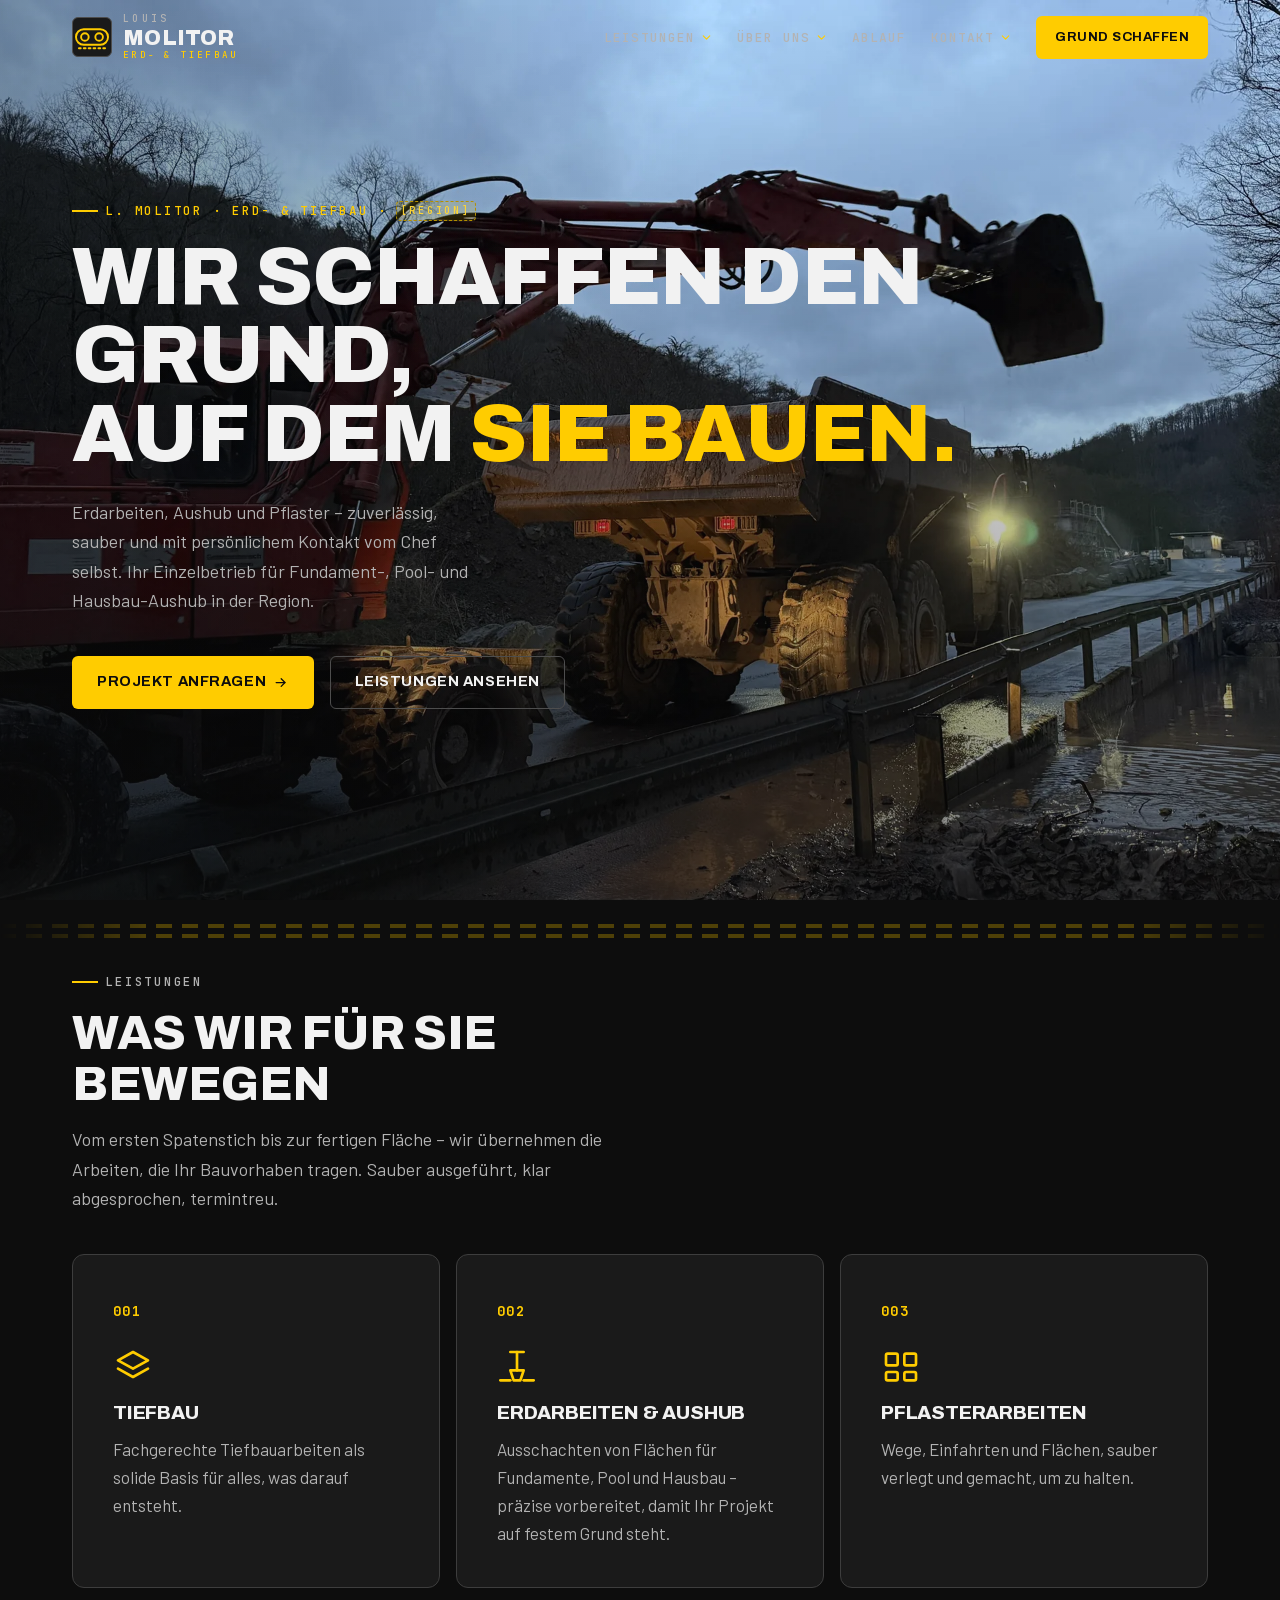
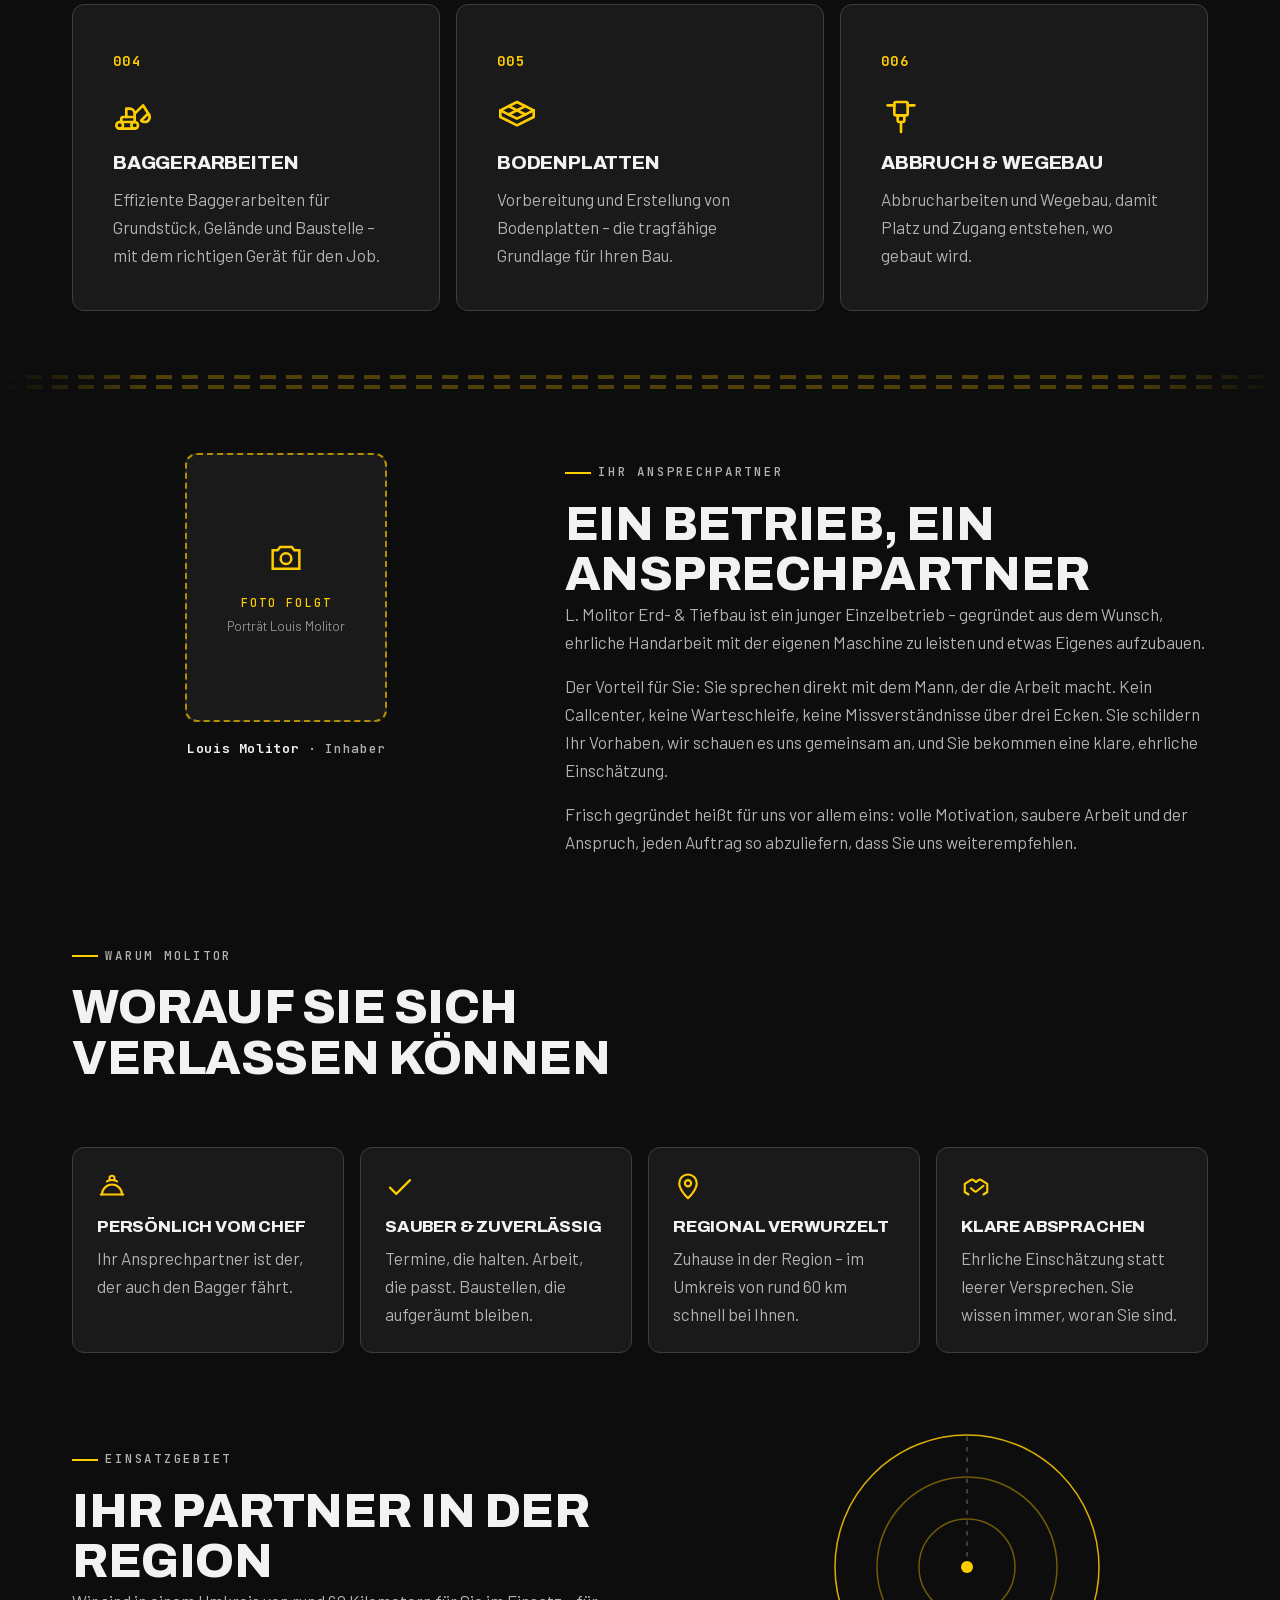
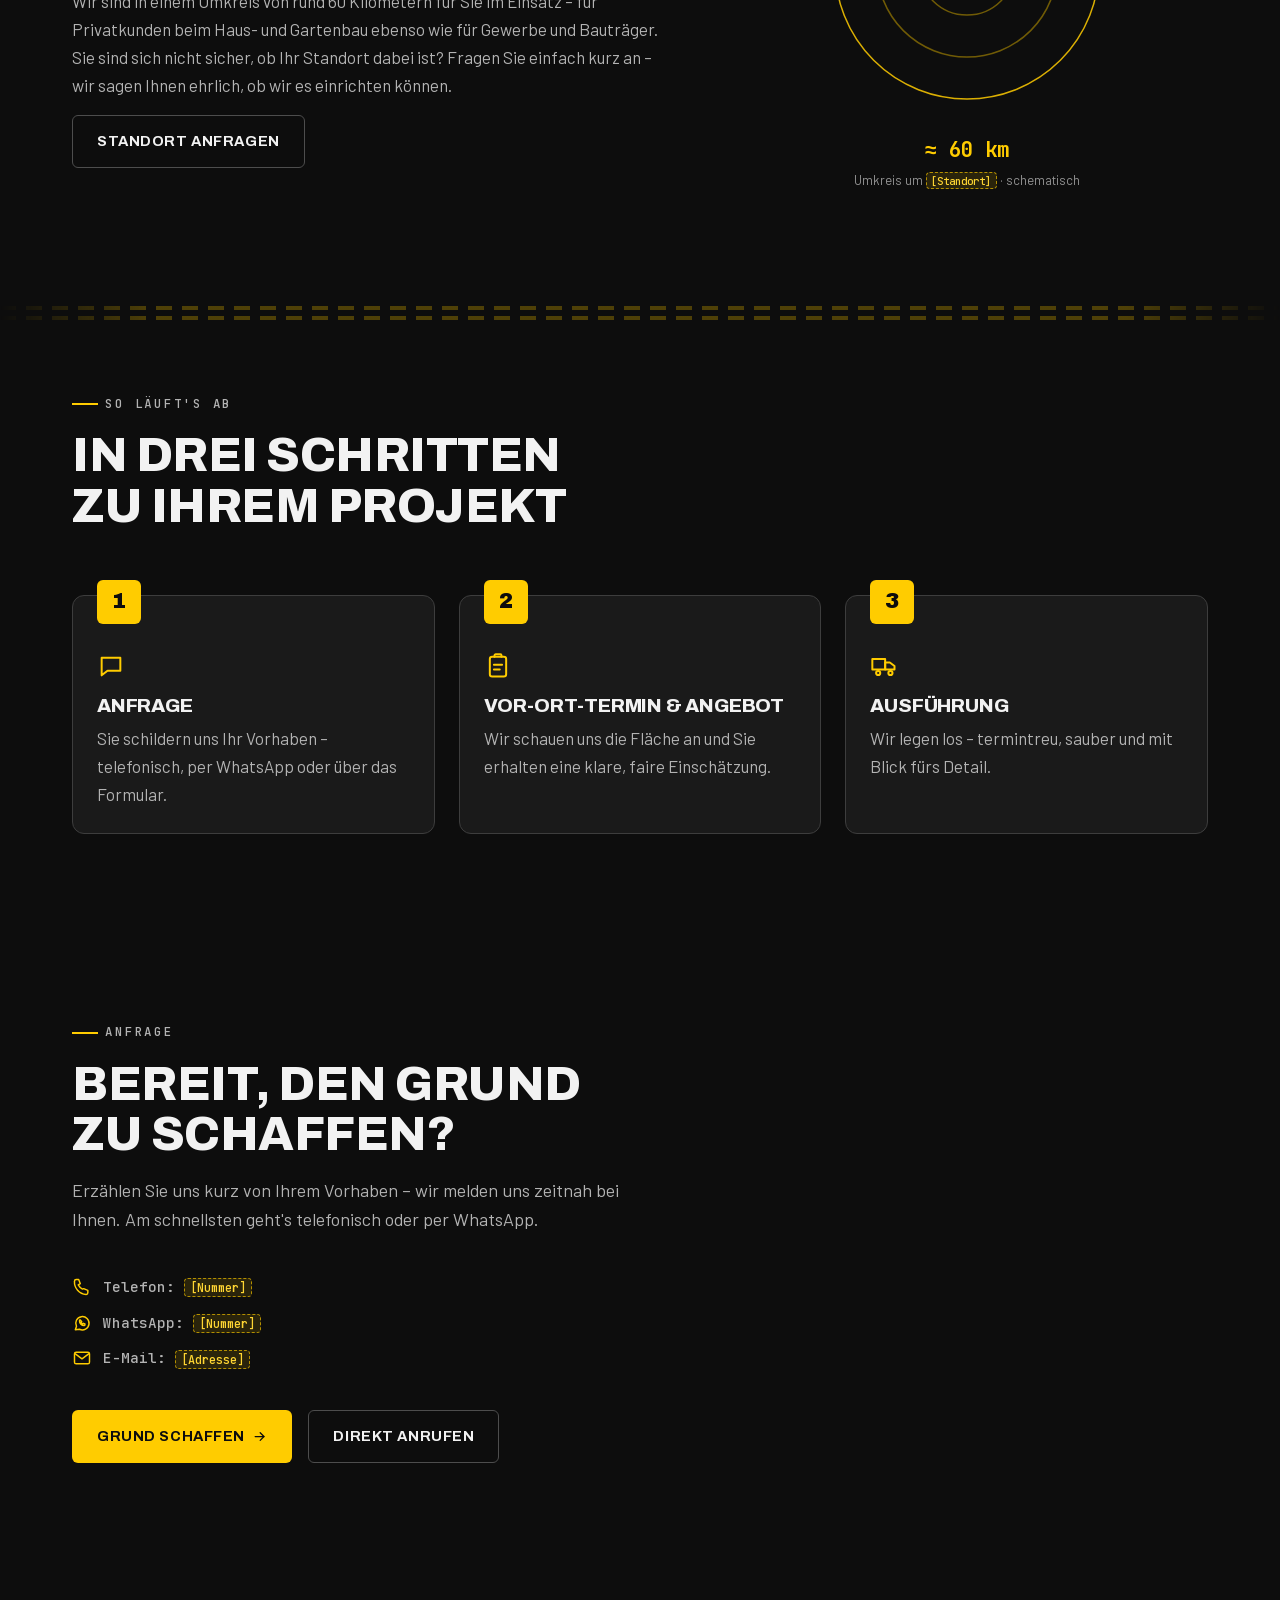
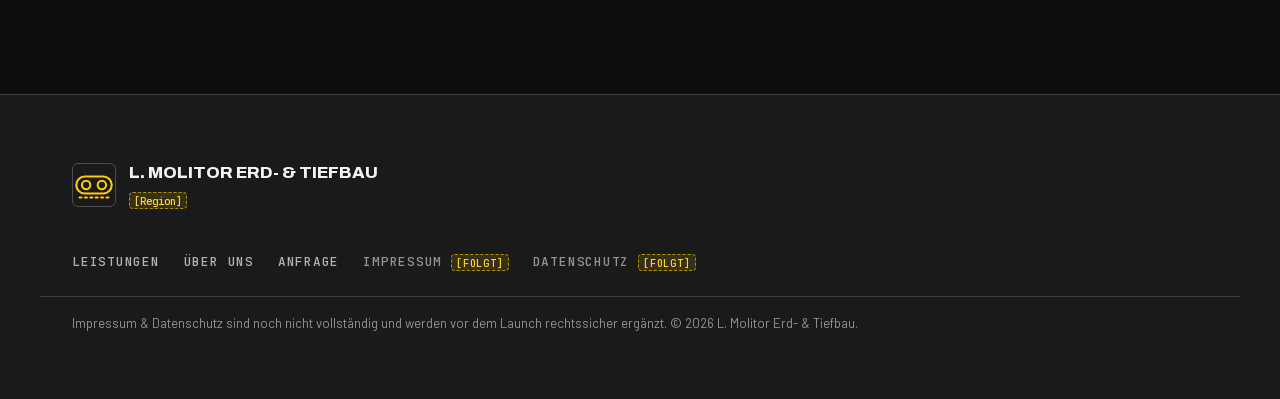
==== commit 15a0de55: "Hero Section" ====
--- a/index.html
+++ b/index.html
@@ -23,6 +23,8 @@
 
   <!-- Display-Font vorab laden (Hero-Headline & Wortmarke) -->
   <link rel="preload" href="assets/fonts/archivo-variable.woff2" as="font" type="font/woff2" crossorigin>
+  <!-- Hero-Hintergrundbild vorab laden (LCP) -->
+  <link rel="preload" href="assets/images/webp/startseite-hero.webp" as="image" fetchpriority="high">
 
   <link rel="stylesheet" href="css/style.css">
 
@@ -246,6 +248,18 @@
       <button class="nav-toggle" type="button" aria-label="Menü öffnen" aria-expanded="false" aria-controls="mobile-menu" data-nav-toggle>
         <svg class="icon"><use href="#i-menu"></use></svg>
       </button>
+
+      <!-- Schlichtes Menü-Panel nur für den Hero-Zustand auf Desktop (siehe
+           initHeroMenuToggle in main.js) – unabhängig vom .mobile-menu unten. -->
+      <div class="hero-menu" id="hero-menu" data-hero-menu hidden>
+        <ul class="hero-menu__list">
+          <li><a href="leistungen.html">Leistungen</a></li>
+          <li><a href="ueber-uns.html">Über uns</a></li>
+          <li><a href="ablauf.html">Ablauf</a></li>
+          <li><a href="#contact-title">Kontakt</a></li>
+        </ul>
+        <a class="btn btn--primary btn--sm" href="anfrage.html">Grund schaffen</a>
+      </div>
     </div>
 
     <!-- Mobiles Overlay-Menü: Dropdowns werden zu Akkordeons -->
@@ -313,35 +327,39 @@
 
     <!-- =============================== HERO =============================== -->
     <section class="hero" aria-labelledby="hero-title">
-      <div class="hero__inner">
-        <div class="hero__content">
-          <p class="kicker" data-reveal>Erd- &amp; Tiefbau · <span class="ph">[Region]</span></p>
-          <h1 class="hero__title" id="hero-title" data-reveal>
-            Wir schaffen den Grund,<br>auf dem <span class="hero__title-accent">Sie bauen.</span>
-          </h1>
-          <p class="hero__subline" data-reveal>
-            Erdarbeiten, Aushub und Pflaster – zuverlässig, sauber und mit persönlichem
-            Kontakt vom Chef selbst. Ihr Einzelbetrieb für Fundament-, Pool- und
-            Hausbau-Aushub in der Region.
-          </p>
-          <div class="hero__actions" data-reveal>
-            <a class="btn btn--primary" href="anfrage.html">
-              Projekt anfragen
-              <svg class="icon icon--inline"><use href="#i-arrow"></use></svg>
-            </a>
-            <a class="btn btn--ghost" href="leistungen.html">Leistungen ansehen</a>
+      <div class="hero__pin" data-hero-pin>
+        <div class="hero__bg" data-hero-bg>
+          <img
+            class="hero__bg-img"
+            src="assets/images/webp/startseite-hero.webp"
+            alt="Mobilbagger verlädt Erdaushub auf einen Muldenkipper auf einer Baustelle in der Abenddämmerung"
+            width="2400" height="1350"
+            fetchpriority="high" decoding="async"
+          >
+          <div class="hero__bg-overlay" aria-hidden="true"></div>
+        </div>
+
+        <div class="hero__inner">
+          <div class="hero__content">
+            <div class="hero__content-primary" data-hero-primary>
+              <p class="kicker" data-reveal>L. Molitor · Erd- &amp; Tiefbau · <span class="ph">[Region]</span></p>
+              <h1 class="hero__title" id="hero-title" data-reveal>
+                Wir schaffen den Grund,<br>auf dem <span class="hero__title-accent">Sie bauen.</span>
+              </h1>
+              <p class="hero__subline" data-reveal>
+                Erdarbeiten, Aushub und Pflaster – zuverlässig, sauber und mit persönlichem
+                Kontakt vom Chef selbst. Ihr Einzelbetrieb für Fundament-, Pool- und
+                Hausbau-Aushub in der Region.
+              </p>
+              <div class="hero__actions" data-reveal>
+                <a class="btn btn--primary" href="anfrage.html">
+                  Projekt anfragen
+                  <svg class="icon icon--inline"><use href="#i-arrow"></use></svg>
+                </a>
+                <a class="btn btn--ghost" href="leistungen.html">Leistungen ansehen</a>
+              </div>
+            </div>
           </div>
-        </div>
-
-        <div class="hero__media" data-reveal>
-          <!-- Foto-Platzhalter: später echtes Bild (Louis am Bagger / auf der Baustelle) -->
-          <figure class="photo-frame photo-frame--hero">
-            <svg class="photo-frame__icon" aria-hidden="true"><use href="#i-camera"></use></svg>
-            <figcaption class="photo-frame__label">
-              <span class="photo-frame__tag">Foto folgt</span>
-              <span class="photo-frame__hint">Eigene Aufnahme – Louis am Bagger</span>
-            </figcaption>
-          </figure>
         </div>
       </div>
 
@@ -353,15 +371,18 @@
 
     <!-- ============================ LEISTUNGEN ============================ -->
     <section class="section services" id="leistungen" aria-labelledby="services-title">
-      <div class="section__head">
-        <p class="section__kicker" data-reveal>Leistungen</p>
-        <h2 class="section__title" id="services-title" data-reveal>Was wir für Sie bewegen</h2>
-        <p class="section__intro" data-reveal>
+      <!-- data-hero-reveal: nimmt diese drei Elemente aus dem generischen
+           [data-reveal]-Batch (main.js) heraus - sie werden stattdessen als
+           Teil der Hero-Pin-Timeline eingeblendet, überlappend mit dem
+           Ausblenden des Hero (echter Crossfade, siehe initHeroPin). -->
+      <div class="section__head section__head--compact">
+        <p class="section__kicker" data-reveal data-hero-reveal>Leistungen</p>
+        <h2 class="section__title" id="services-title" data-reveal data-hero-reveal>Was wir für Sie bewegen</h2>
+        <p class="section__intro" data-reveal data-hero-reveal>
           Vom ersten Spatenstich bis zur fertigen Fläche – wir übernehmen die Arbeiten,
           die Ihr Bauvorhaben tragen. Sauber ausgeführt, klar abgesprochen, termintreu.
         </p>
       </div>
-
       <ul class="service-grid">
         <li class="service-card" id="leistung-tiefbau" data-reveal>
           <span class="service-card__code">001</span>
--- a/css/style.css
+++ b/css/style.css
@@ -255,7 +255,7 @@
 .tread::after { bottom: 0; }
 
 /* Hero-Kontext: übernimmt den fehlenden Section-Bottom-Abstand (Hero ist keine .section) */
-.hero__tread { margin-top: var(--space-2xl); }
+.hero__tread { margin-top: var(--space-lg); }
 
 /* Tread zwischen Leistungen und dem Trust-Block (Ansprechpartner/Warum/Einsatzgebiet,
    nur Startseite): ohne diese Regel verschwindet das 14px-Band in der vollen
@@ -263,7 +263,11 @@
    ein Darstellungsfehler als wie ein bewusstes Trennelement. Rückt die angrenzenden
    Sektionen näher an den Tread heran – Vorbild ist die feste --space-2xl-Distanz von
    .hero__tread. */
-#leistungen { padding-bottom: var(--space-2xl); }
+/* Der Leistungen-Teaser läuft zusätzlich über den Hero-Pin, der eigentliche
+   (bleibende) Section-Kopf sitzt aber hier in #leistungen selbst - volles
+   .section-Padding oben wäre trotzdem unnötig leerer Scroll-Raum direkt nach
+   dem Hero, daher weiterhin die knappere --space-lg statt --space-sec. */
+#leistungen { padding-top: var(--space-lg); padding-bottom: var(--space-2xl); }
 .tread + .trust { padding-top: var(--space-2xl); }
 
 /* Tread zwischen .trust (Einsatzgebiet) und "So läuft's ab" – gleiches Prinzip. */
@@ -298,6 +302,14 @@
   border-bottom-color: var(--border);
 }
 .site-header__inner {
+  /* KEIN position:relative hier: .mega (Mega-Menü) ist position:absolute mit
+     left:0;right:0 und braucht .site-header (position:fixed, volle Viewport-
+     Breite) als Bezugsrahmen, um vollflächig zu sein. Ein position:relative
+     hier würde .mega (und alles andere absolut Positionierte im Header) auf
+     diese 1200px-max-width-Box einschränken - genau das war die Ursache
+     einer Regression (gemessen: .mega nur noch 1200px statt 1440px breit,
+     sitework-weit, nicht nur im Hero-Zustand). .nav-toggle/.hero-menu
+     kompensieren das über eine eigene right-Formel weiter unten. */
   max-width: var(--maxw);
   margin-inline: auto;
   padding: 0.9rem clamp(1rem, 4vw, 2rem);
@@ -317,6 +329,8 @@
   border-radius: var(--radius);
   background: var(--surface);
   flex: none;
+  transition: width var(--dur) var(--ease), height var(--dur) var(--ease),
+              background-color var(--dur) var(--ease), border-color var(--dur) var(--ease);
 }
 .brand__text { display: grid; line-height: 1; }
 .brand__pre {
@@ -391,6 +405,94 @@
   cursor: pointer;
 }
 .nav-toggle:hover { border-color: var(--primary); color: var(--primary-hi); }
+
+/* Hero-Header-Zustand: nur solange der Hero-Pin aktiv ist. Klasse wird
+   ausschließlich per JS gesetzt (main.js initHeroPin) – ohne JS/CDN-Ausfall/
+   prefers-reduced-motion bleibt der Header unverändert wie sonst (Claude.md §9).
+   Icon-Logo und Hamburger stehen hier frei (kein Kasten/Rahmen), Logo größer. */
+.site-header--hero.is-scrolled {
+  background: transparent;
+  -webkit-backdrop-filter: none;
+          backdrop-filter: none;
+  border-bottom-color: transparent;
+}
+.site-header--hero .brand__text { opacity: 0; }
+.site-header--hero .brand__mark,
+.site-header--hero .nav-toggle {
+  background: none;
+  border-color: transparent;
+}
+.site-header--hero .brand__mark { width: 52px; height: 52px; }
+.site-header--hero .nav-toggle { color: var(--primary); }
+
+/* .site-header--hero-capable wird EINMALIG beim Setup gesetzt (main.js
+   initHeroPin, nur Startseite) und nie wieder entfernt – der Hamburger bleibt
+   damit auf Desktop dauerhaft display:inline-grid, nur opacity/pointer-events
+   wechseln zwischen den beiden Header-Zuständen. Das vermeidet, dass display
+   zwischen den Zuständen hin- und herspringt (Ursache für hängenbleibende
+   Zustände beim schnellen Hoch-/Runterscrollen).
+   opacity/pointer-events NUR als Default hier – sobald main.js läuft, setzt
+   GSAP beides per Inline-Style animiert (gewinnt gegenüber dieser Regel).
+   Absichtlich KEIN ".site-header--hero-capable.site-header--hero"-Override
+   für opacity:1 – sonst würde die Klasse den Wert schon vor dem GSAP-Tween
+   hart auf 1 setzen und das Einblenden liefe ins Leere (kein sichtbarer
+   Crossfade mit der ausfadenden .main-nav mehr).
+   position:absolute (statt normalem Flex-Kind): .site-header__inner nutzt
+   justify-content:space-between - ein permanent im Fluss stehendes drittes
+   Kind (auch unsichtbar) verschiebt .main-nav aus seiner rechtsbündigen
+   Position (gemessen: 214px zu weit links). Deshalb komplett aus dem
+   Flex-Fluss raus, wie es display:none früher auch getan hat. margin-top
+   statt transform:translateY zur Vertikal-Zentrierung, weil GSAP transform
+   für die x-Einblend-Animation selbst braucht (würde sich sonst überschreiben).
+   right per Formel statt festem clamp(): .site-header__inner hat kein
+   position:relative mehr (siehe dort), .nav-toggle positioniert sich also
+   relativ zu .site-header (volle Viewport-Breite) statt zur 1200px-max-width-
+   Box - die Formel rechnet den Abstand zwischen Viewport- und Box-Kante
+   wieder mit ein, damit der Hamburger optisch an derselben Stelle bleibt. */
+@media (min-width: 900px) {
+  .site-header--hero .main-nav { pointer-events: none; }
+  .site-header--hero-capable .nav-toggle {
+    position: absolute;
+    top: 50%;
+    margin-top: -22px;
+    right: calc(max(0px, (100vw - var(--maxw)) / 2) + clamp(1rem, 4vw, 2rem));
+    display: inline-grid;
+    opacity: 0;
+    pointer-events: none;
+  }
+}
+
+/* Eigenes, schlichtes Menü-Panel für den Hero-Zustand (Desktop) – bewusst NICHT
+   das .mobile-menu-Overlay, das ist für schmale Breiten mit Akkordeons gebaut.
+   Nach dem Vorbild von .mini (Kontakt-Dropdown): kleine, rechtsbündige Card.
+   right per Formel wie bei .nav-toggle (s. o.), aus demselben Grund. */
+.hero-menu {
+  position: absolute;
+  top: 100%;
+  right: calc(max(0px, (100vw - var(--maxw)) / 2) + clamp(1rem, 4vw, 2rem));
+  margin-top: 0.5rem;
+  min-width: 200px;
+  padding: var(--space-md);
+  background: var(--surface);
+  border: 1px solid var(--border);
+  border-radius: var(--radius-lg);
+  box-shadow: 0 24px 40px -26px rgba(0, 0, 0, 0.8);
+}
+.hero-menu[hidden] { display: none; }
+.hero-menu__list { display: grid; gap: 0.1rem; margin-bottom: var(--space-md); }
+.hero-menu__list a {
+  display: block;
+  padding: 0.5rem;
+  border-radius: var(--radius);
+  font-family: var(--font-mono);
+  font-size: 0.85rem;
+  letter-spacing: 0.04em;
+  text-transform: uppercase;
+  color: var(--ink);
+  transition: background-color var(--dur) var(--ease);
+}
+.hero-menu__list a:hover { background: color-mix(in srgb, var(--primary) 12%, transparent); }
+.hero-menu .btn { width: 100%; justify-content: center; }
 
 /* Mobiles Menü */
 .mobile-menu {
@@ -770,15 +872,72 @@
 .service-card, .feature-row, #warum { scroll-margin-top: calc(72px + 1.25rem); }
 
 /* ------------------------------ Hero --------------------------------- */
-.hero { padding-top: calc(72px + var(--space-2xl)); }
+/* .hero__pin ist die Pin-Fläche fürs Scroll-Trigger (main.js initHeroPin):
+   exakt 1 Viewport hoch (100svh statt vh, damit mobile Adressleisten die
+   Pin-Distanz nicht verfälschen). .hero__tread liegt bewusst AUSSERHALB
+   dieses Wrappers, damit er erst nach dem Lösen des Pins erscheint.
+   min-height:100svh auf .hero selbst: initHeroPin() nutzt pinSpacing:false
+   (kein reservierter Nachlauf-Leerraum, siehe main.js) - dabei trägt
+   .hero__pin während des Pins (position:fixed) 0px zur Höhe seines
+   Elternelements .hero bei. Ohne diese Regel würde .hero auf die Höhe von
+   .hero__tread (~38px) zusammenschrumpfen und dieses beim Pin-Start/-Ende
+   sichtbar nach oben springen lassen. */
+.hero { position: relative; min-height: 100svh; }
+.hero__pin {
+  /* z-index nötig (gemessen, nicht offensichtlich): [data-reveal]-Elemente
+     bekommen weiter unten will-change:transform,opacity (Reveal-Batches) -
+     das erzeugt für sie einen eigenen Stacking-Context, wodurch sie trotz
+     .hero__pin position:fixed darüber gemalt würden (später im DOM, gleiche
+     auto-Stack-Ebene) statt dahinter zu verschwinden, solange der Pin aktiv
+     ist. War vorher nie sichtbar, weil nichts hinter dem Pin verschwinden
+     musste - erst mit initHeroPin()/pinSpacing:false (main.js) relevant. */
+  z-index: 5;
+  position: relative;
+  height: 100svh;
+  overflow: hidden;
+  display: flex;
+  align-items: center;
+  background: var(--bg);
+}
+
+.hero__bg { position: absolute; inset: 0; z-index: 0; }
+.hero__bg-img {
+  width: 100%;
+  height: 100%;
+  object-fit: cover;
+  object-position: 55% 55%;
+  display: block;
+}
+/* Scrim: dunkelt von unten UND von der Textseite (links) ab, damit der
+   Hero-Text auf Mobile (Blöcke untereinander) wie auf Desktop (Text linksbündig
+   über breitem Bild) gleichermaßen lesbar bleibt. Gleiches Muster wie
+   .mega-feature::after, nur zweiseitig kombiniert. */
+.hero__bg-overlay {
+  position: absolute; inset: 0; z-index: 1;
+  background:
+    linear-gradient(
+      to top,
+      color-mix(in srgb, var(--bg) 50%, transparent) 0%,
+      color-mix(in srgb, var(--bg) 22%, transparent) 50%,
+      transparent 100%
+    ),
+    linear-gradient(
+      to right,
+      color-mix(in srgb, var(--bg) 35%, transparent) 0%,
+      transparent 55%
+    );
+}
+
 .hero__inner {
+  position: relative;
+  z-index: 2;
+  width: 100%;
   max-width: var(--maxw);
   margin-inline: auto;
   padding-inline: clamp(1rem, 4vw, 2rem);
-  display: grid;
-  gap: var(--space-xl);
-  align-items: center;
-}
+}
+.hero__content { display: block; }
+
 .hero__title {
   font-size: var(--fs-hero);
   font-variation-settings: 'wght' 830, 'wdth' 125;
@@ -805,12 +964,44 @@
    wirkt wie ein Bruch statt einer direkten Fortsetzung. Betrifft alle Unterseiten
    mit diesem Aufbau (leistungen.html, ueber-uns.html, ablauf.html, anfrage.html). */
 .page-hero + .section { padding-top: var(--space-2xl); }
+/* Ablauf-Seite: interaktiver Block soll kompakter direkt unter dem Seitenkopf sitzen */
+.page-hero + .section.process { padding-top: var(--space-lg); }
+.page-hero:has(+ .section.process) { padding-bottom: var(--space-lg); }
 /* .section__head hat sonst (z. B. auf der Startseite) margin-bottom: --space-2xl,
    weil danach Grid-Inhalt in DERSELBEN Section folgt. Im .page-hero ist der Kopf
    aber der einzige Inhalt – die Randmarge addiert sich zusätzlich zum eigenen
    Padding-Bottom von .page-hero UND zum Padding-Top oben, macht den Übergang
    unnötig groß. */
 .page-hero .section__head { margin-bottom: 0; }
+
+/* Ablauf-Seite: Eye-Catcher (z. B. "3 Tage bis zum Angebot") im Seitenkopf */
+.process-highlight {
+  display: inline-flex;
+  align-items: center;
+  gap: 0.5rem;
+  margin-top: var(--space-lg);
+  padding: 0.5rem 0.9rem 0.5rem 0.7rem;
+  border: 1px solid var(--primary-dim);
+  border-radius: 999px;
+  background: var(--surface);
+}
+.process-highlight__icon {
+  width: 18px; height: 18px;
+  color: var(--primary);
+  fill: none; stroke: currentColor;
+  stroke-width: 1.7; stroke-linecap: round; stroke-linejoin: round;
+  flex: none;
+}
+.process-highlight__value {
+  font-family: var(--font-display);
+  font-weight: 830;
+  font-variation-settings: 'wght' 830, 'wdth' 125;
+  font-size: 1.5rem;
+  line-height: 1;
+  color: var(--primary);
+  white-space: nowrap;
+}
+.process-highlight__text { color: var(--ink-2); font-size: var(--fs-small); }
 
 /* Foto-Platzhalter */
 .photo-frame {
@@ -848,6 +1039,10 @@
   padding: var(--space-sec) clamp(1rem, 4vw, 2rem);
 }
 .section__head { max-width: 60ch; margin-bottom: var(--space-2xl); }
+/* Startseite: #leistungen folgt direkt auf den Hero-Pin, der den Leistungen-
+   Teaser bereits gezeigt hat - der volle --space-2xl-Abstand wirkt hier wie
+   unnötig viel Luft vor der ersten Kartenreihe. */
+.section__head--compact { margin-bottom: var(--space-xl); }
 .section__title { font-size: var(--fs-h2); }
 .section__intro {
   font-size: var(--fs-lead);
@@ -1011,6 +1206,153 @@
 .step__title { font-size: var(--fs-h3); margin-bottom: var(--space-xs); }
 .step__text { color: var(--ink-2); margin: 0; font-size: var(--fs-body); }
 
+/* ------------------------- Ablauf – interaktive Ansicht (nur ablauf.html) */
+.process-interactive { display: grid; gap: var(--space-lg); }
+
+.process-steps { display: grid; gap: var(--space-xl); align-content: start; }
+
+.process-step {
+  position: relative; /* Anker für .process-connector */
+  appearance: none;
+  -webkit-appearance: none;
+  display: grid;
+  grid-template-columns: auto 1fr;
+  align-items: start;
+  gap: var(--space-md);
+  width: 100%;
+  text-align: left;
+  font: inherit;
+  color: inherit;
+  cursor: pointer;
+  background: var(--surface);
+  border: 1px solid var(--border);
+  border-radius: var(--radius-lg);
+  padding: var(--space-lg);
+  transition: border-color var(--dur) var(--ease),
+              background-color var(--dur) var(--ease);
+}
+.process-step:not(.process-step--active):hover { border-color: var(--border-hi); background: var(--surface-2); }
+.process-step--active { border-color: var(--primary); background: var(--surface-2); }
+
+.process-step__num {
+  display: grid;
+  place-items: center;
+  width: 40px; height: 40px;
+  font-family: var(--font-display);
+  font-weight: 900;
+  font-size: 1.1rem;
+  color: var(--ink-2);
+  background: var(--surface-2);
+  border: 1px solid var(--border);
+  border-radius: 50%;
+  transition: color var(--dur) var(--ease),
+              background-color var(--dur) var(--ease),
+              border-color var(--dur) var(--ease);
+}
+.process-step--active .process-step__num {
+  color: var(--bg); background: var(--primary); border-color: var(--primary);
+}
+
+.process-step__body { display: grid; gap: 0.3rem; }
+.process-step__title {
+  font-family: var(--font-display);
+  font-weight: 800;
+  text-transform: uppercase;
+  letter-spacing: -0.01em;
+  font-size: 1rem;
+  color: var(--ink);
+}
+.process-step__text { color: var(--ink-2); font-size: var(--fs-small); margin: 0; }
+
+.process-connector {
+  position: absolute;
+  top: 100%;
+  left: var(--space-lg);
+  width: 40px;
+  height: var(--space-xl);
+  display: flex;
+  flex-direction: column;
+  align-items: center;
+  justify-content: space-evenly;
+  pointer-events: none;
+}
+.process-connector__dot {
+  width: 4px; height: 4px;
+  border-radius: 50%;
+  background: var(--border-hi);
+  transition: background-color 0.18s var(--ease),
+              transform 0.18s var(--ease),
+              box-shadow 0.18s var(--ease);
+}
+.process-connector__dot--lit {
+  background: var(--primary);
+  box-shadow: 0 0 5px 1px color-mix(in srgb, var(--primary) 55%, transparent);
+  transform: scale(1.4);
+}
+
+@keyframes process-connector-pulse {
+  0%, 100% { background: var(--border-hi); box-shadow: none; transform: scale(1); }
+  50% {
+    background: var(--primary);
+    box-shadow: 0 0 5px 1px color-mix(in srgb, var(--primary) 55%, transparent);
+    transform: scale(1.4);
+  }
+}
+.process-connector--loop .process-connector__dot {
+  animation: process-connector-pulse 1.6s ease-in-out infinite;
+}
+.process-connector--loop .process-connector__dot:nth-child(1) { animation-delay: 0s; }
+.process-connector--loop .process-connector__dot:nth-child(2) { animation-delay: 0.2s; }
+.process-connector--loop .process-connector__dot:nth-child(3) { animation-delay: 0.4s; }
+
+.process-detail {
+  background: var(--surface);
+  border: 1px solid var(--border);
+  border-radius: var(--radius-lg);
+  padding: var(--space-md);
+}
+.process-panel { display: grid; gap: var(--space-xs); }
+.process-panel[hidden] { display: none; }
+.process-panel__icon {
+  width: 40px; height: 40px;
+  color: var(--primary);
+  fill: none; stroke: currentColor;
+  stroke-width: 1.6; stroke-linecap: round; stroke-linejoin: round;
+}
+.process-panel__title { font-size: var(--fs-h3); }
+.process-panel__text { color: var(--ink-2); margin: 0; }
+.photo-frame--panel { aspect-ratio: 16 / 9; max-height: 140px; padding: var(--space-md); }
+
+@keyframes process-panel-enter {
+  from { opacity: 0; transform: translateY(6px); }
+  to   { opacity: 1; transform: translateY(0); }
+}
+.process-panel--enter { animation: process-panel-enter 0.35s var(--ease); }
+
+.process-cta {
+  display: flex;
+  flex-wrap: wrap;
+  align-items: center;
+  justify-content: space-between;
+  gap: var(--space-lg);
+  margin-top: var(--space-xl);
+  padding: var(--space-xl) var(--space-lg);
+  background: var(--surface);
+  border: 1px solid var(--border);
+  border-radius: var(--radius-lg);
+  transition: transform var(--dur) var(--ease),
+              border-color var(--dur) var(--ease),
+              background-color var(--dur) var(--ease);
+}
+.process-cta:hover {
+  transform: translateY(-4px);
+  border-color: var(--border-hi);
+  background: var(--surface-2);
+}
+.process-cta .process-cta__text { color: var(--ink-2); margin: 0; max-width: 46ch; font-size: var(--fs-lead); }
+.process-cta .btn--primary .icon--inline { transition: transform 0.2s var(--ease); }
+.process-cta .btn--primary:hover .icon--inline { transform: translateX(4px); }
+
 /* ------------------------------ Einzugsgebiet ------------------------ */
 .area__grid { display: grid; gap: var(--space-2xl); align-items: center; }
 .area__media { display: grid; justify-items: center; }
@@ -1141,6 +1483,7 @@
 /* ------------------------------ Reveal (JS-gesteuert) ---------------- */
 /* Sichtbar ohne JS. Initial-States setzt main.js nur, wenn JS + Motion aktiv. */
 .js-anim [data-reveal] { will-change: transform, opacity; }
+.js-anim [data-hero-bg] { will-change: transform, opacity; }
 
 /* =====================================================================
    Responsive – Mobile-First, ab hier größer
@@ -1157,18 +1500,13 @@
   .nav-toggle { display: none; }
   .mobile-menu { display: none !important; }
 
-  .hero__inner {
-    grid-template-columns: 1.15fr 0.85fr;
-    gap: var(--space-2xl);
-    padding-top: var(--space-2xl);
-    min-height: 82vh;
-  }
   .service-grid { grid-template-columns: repeat(3, 1fr); }
   .feature-row { grid-template-columns: 1fr 1fr; gap: var(--space-2xl); }
   .feature-row--reverse .feature-row__media { order: 2; }
   .feature-row--reverse .feature-row__body { order: 1; }
   .why-grid { grid-template-columns: repeat(4, 1fr); }
   .process-grid { grid-template-columns: repeat(3, 1fr); gap: var(--space-lg); }
+  .process-interactive { grid-template-columns: 0.85fr 1.15fr; align-items: start; gap: var(--space-2xl); }
 
   .about__grid { grid-template-columns: 0.8fr 1.2fr; gap: var(--space-2xl); }
   .area__grid { grid-template-columns: 1.1fr 0.9fr; }
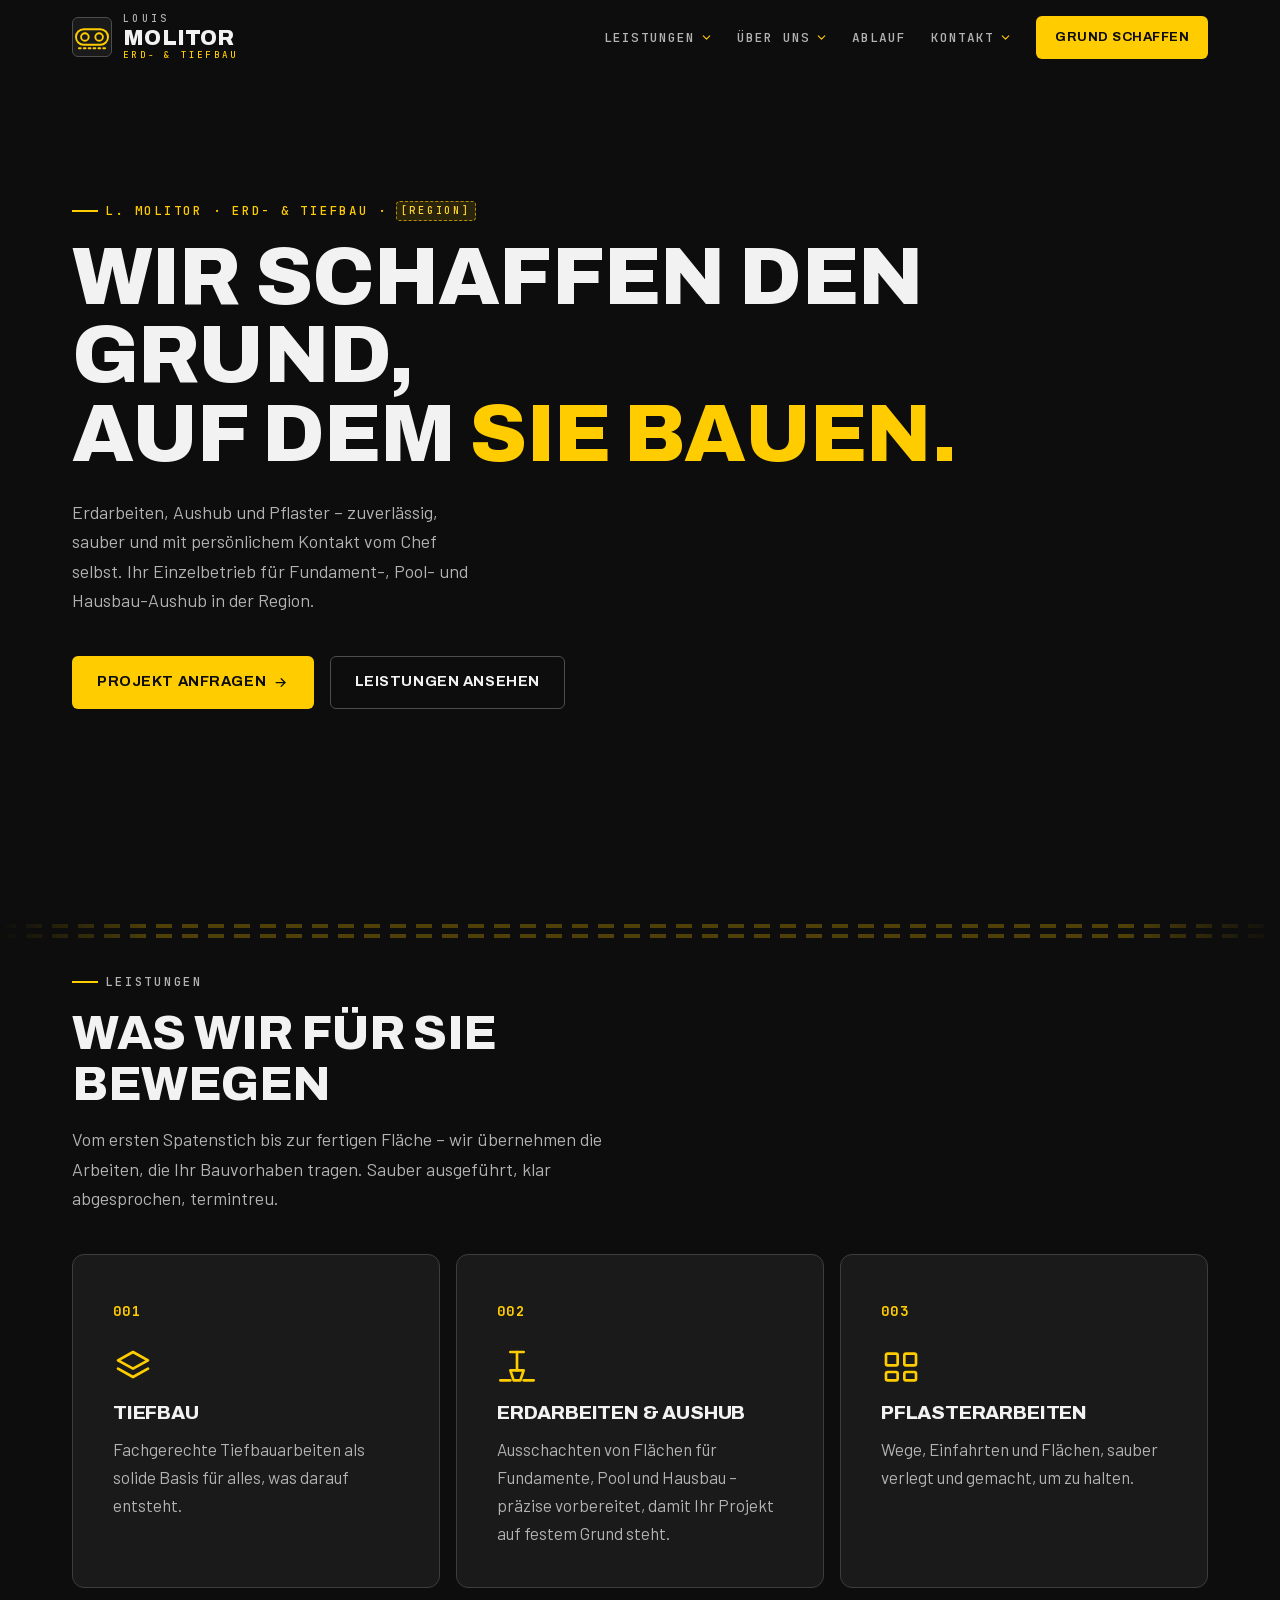
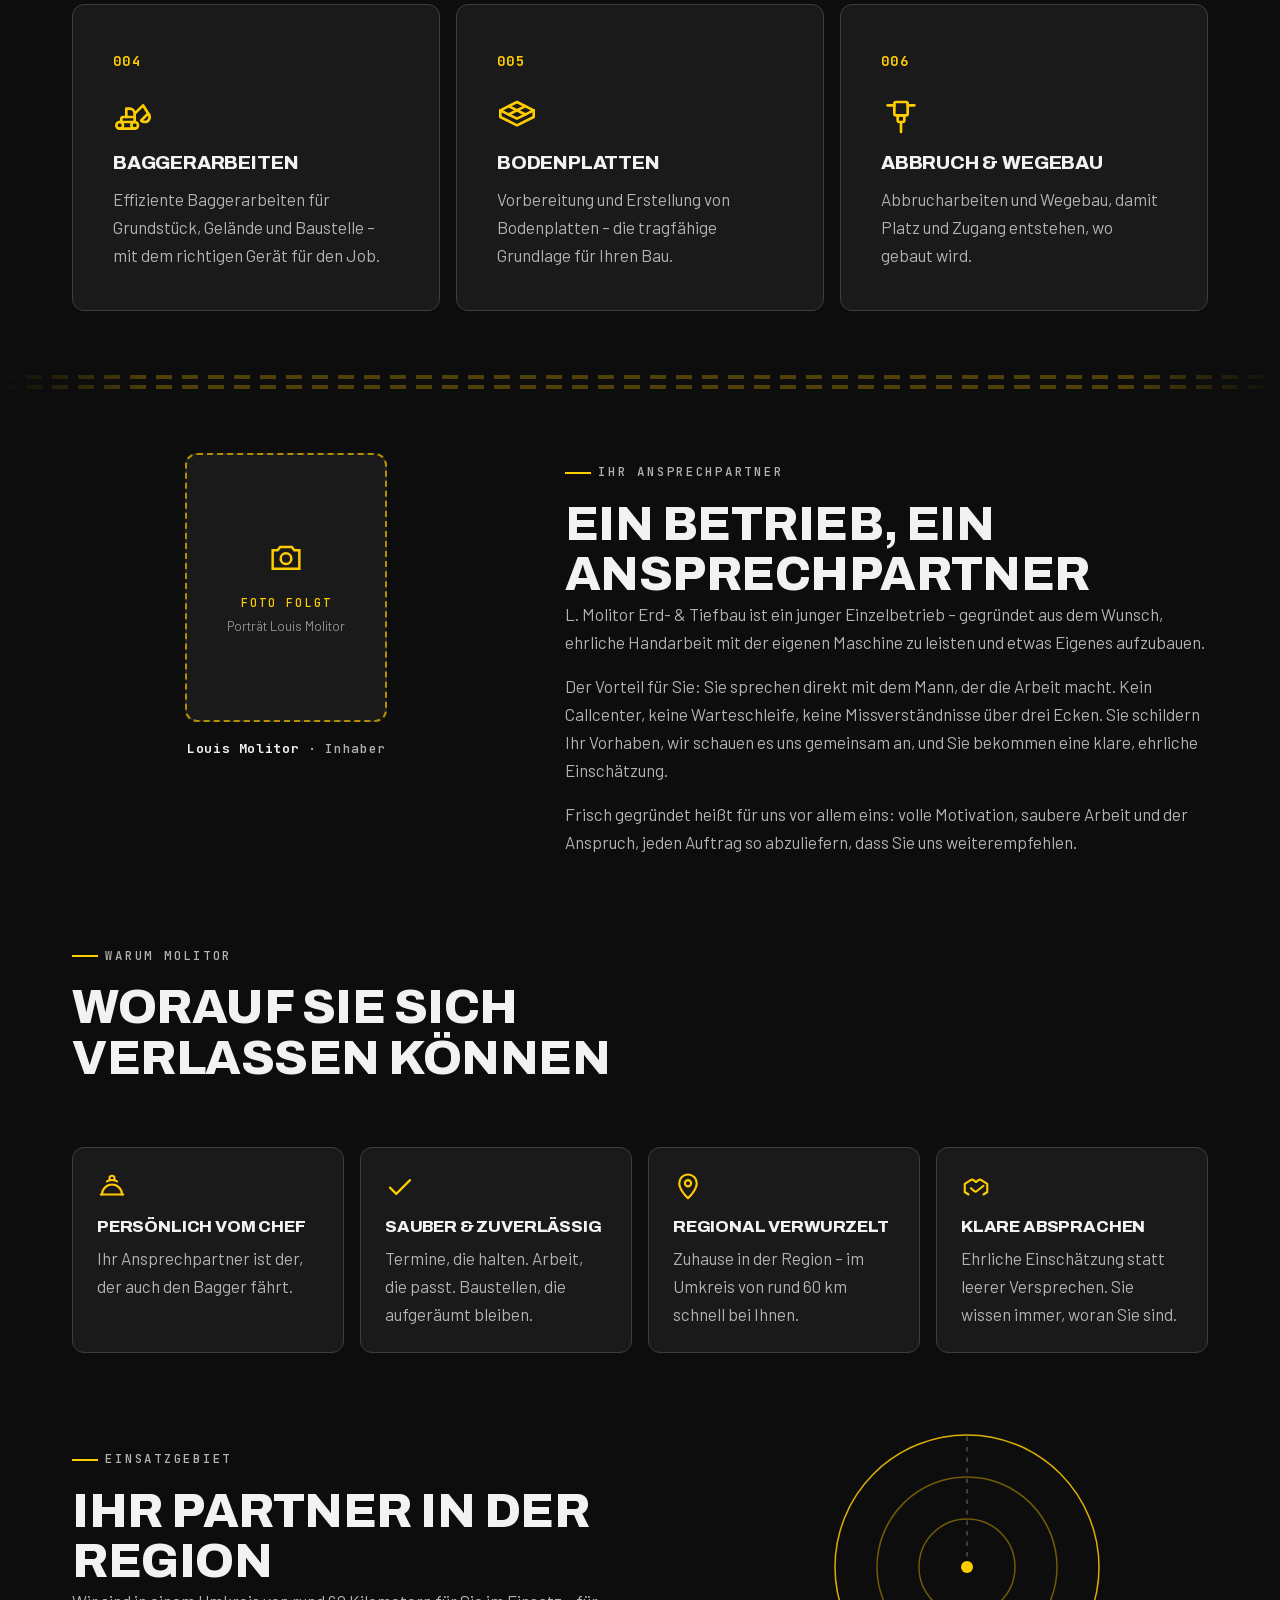
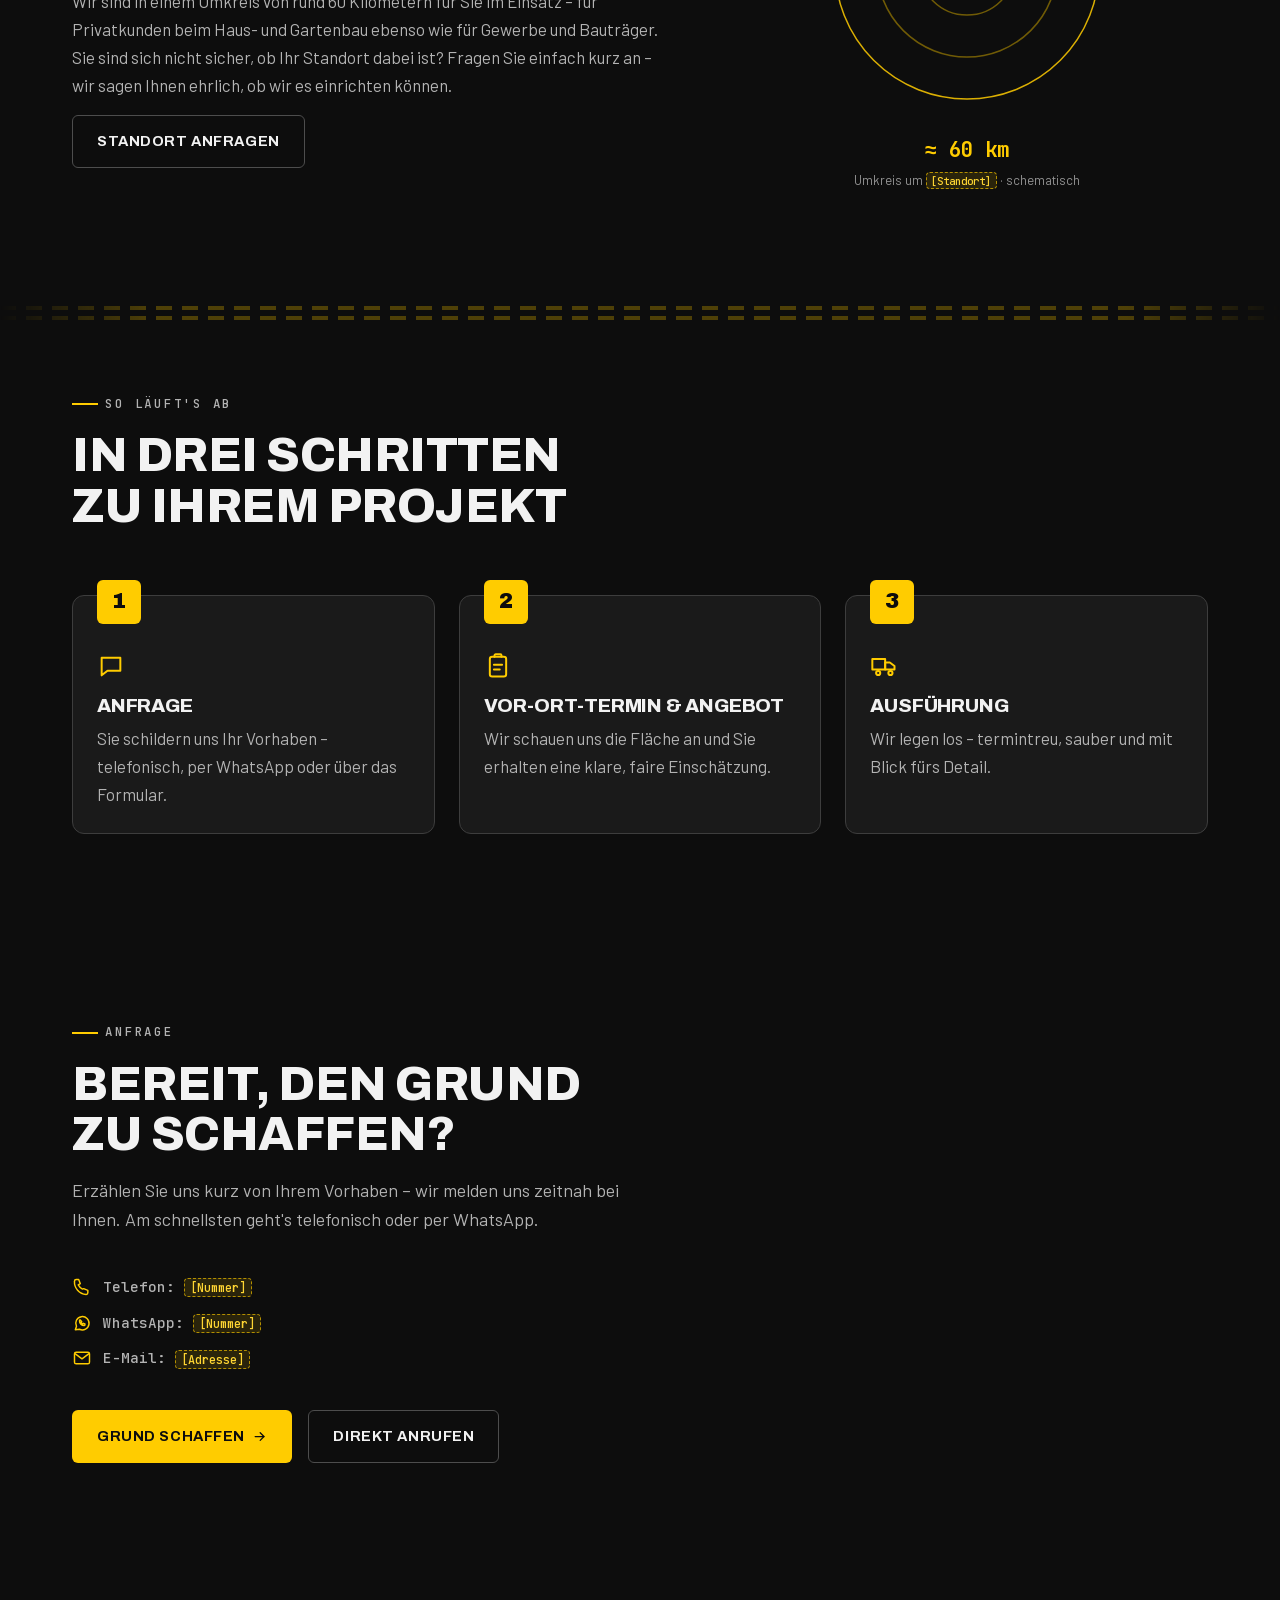
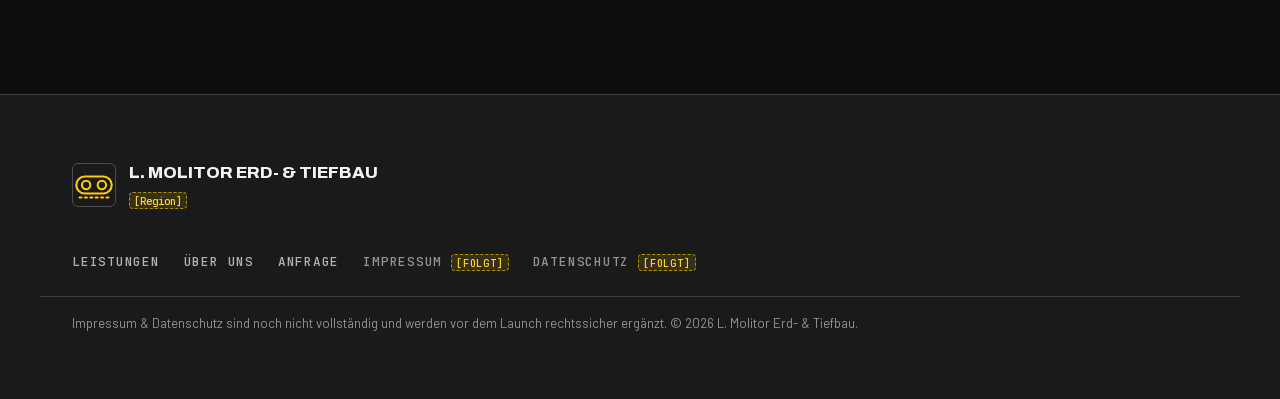
==== commit 65d46cd2: "Mobil-Hero geändert + Menü eingebaut" ====
--- a/index.html
+++ b/index.html
@@ -23,8 +23,11 @@
 
   <!-- Display-Font vorab laden (Hero-Headline & Wortmarke) -->
   <link rel="preload" href="assets/fonts/archivo-variable.woff2" as="font" type="font/woff2" crossorigin>
-  <!-- Hero-Hintergrundbild vorab laden (LCP) -->
-  <link rel="preload" href="assets/images/webp/startseite-hero.webp" as="image" fetchpriority="high">
+  <!-- Hero-Hintergrundbild vorab laden (LCP) - je ein Preload pro Breakpoint,
+       media exakt komplementär zur <source> in .hero__bg-img, damit pro
+       Viewport nur die tatsächlich genutzte Datei geladen wird. -->
+  <link rel="preload" href="assets/images/webp/startseite-hero-mobil.webp" as="image" fetchpriority="high" media="(max-width: 899px)">
+  <link rel="preload" href="assets/images/webp/startseite-hero.webp" as="image" fetchpriority="high" media="(min-width: 900px)">
 
   <link rel="stylesheet" href="css/style.css">
 
@@ -329,13 +332,21 @@
     <section class="hero" aria-labelledby="hero-title">
       <div class="hero__pin" data-hero-pin>
         <div class="hero__bg" data-hero-bg>
-          <img
-            class="hero__bg-img"
-            src="assets/images/webp/startseite-hero.webp"
-            alt="Mobilbagger verlädt Erdaushub auf einen Muldenkipper auf einer Baustelle in der Abenddämmerung"
-            width="2400" height="1350"
-            fetchpriority="high" decoding="async"
-          >
+          <!-- Eigenes Hochformat-Bild für Mobile (<900px) statt Ausschnitt des
+               Desktop-Bilds - andere Aufnahme, daher bewusst ein Alt-Text, der
+               auf beide Motive zutrifft (picture kennt nur einen Alt-Text). -->
+          <picture>
+            <source media="(max-width: 899px)"
+                    srcset="assets/images/webp/startseite-hero-mobil.webp"
+                    width="1200" height="1593">
+            <img
+              class="hero__bg-img"
+              src="assets/images/webp/startseite-hero.webp"
+              alt="Bagger im Einsatz beim Erdaushub auf einer Baustelle"
+              width="2400" height="1350"
+              fetchpriority="high" decoding="async"
+            >
+          </picture>
           <div class="hero__bg-overlay" aria-hidden="true"></div>
         </div>
 
--- a/css/style.css
+++ b/css/style.css
@@ -78,8 +78,13 @@
   --space-md:  1rem;
   --space-lg:  1.5rem;
   --space-xl:  2.5rem;
-  --space-2xl: 4rem;
-  --space-sec: clamp(4.5rem, 9vw, 8rem);
+  /* Mobile: kompakter (40px statt 64px) – ab 900px im Breakpoint-Block auf
+     4rem zurückgesetzt. Nicht im Hero verwendet, daher gefahrlos zentral. */
+  --space-2xl: 2.5rem;
+  /* Untergrenze bewusst niedriger als vorher (war 4.5rem/72px fix auf allen
+     Phones) – ab ca. 800px Breite übernimmt ohnehin die vw-Formel, Desktop
+     bleibt unverändert. Nicht im Hero verwendet, daher gefahrlos zentral. */
+  --space-sec: clamp(3rem, 9vw, 8rem);
 
   --radius:    6px;
   --radius-lg: 12px;
@@ -416,7 +421,6 @@
           backdrop-filter: none;
   border-bottom-color: transparent;
 }
-.site-header--hero .brand__text { opacity: 0; }
 .site-header--hero .brand__mark,
 .site-header--hero .nav-toggle {
   background: none;
@@ -451,6 +455,9 @@
    wieder mit ein, damit der Hamburger optisch an derselben Stelle bleibt. */
 @media (min-width: 900px) {
   .site-header--hero .main-nav { pointer-events: none; }
+  /* Auf Mobile bleibt die Wortmarke immer sichtbar (kein Icon-Only-Logo-
+     Umbau dort, s. main.js initHeroPin) - Regel daher hier statt ungegrenzt. */
+  .site-header--hero .brand__text { opacity: 0; }
   .site-header--hero-capable .nav-toggle {
     position: absolute;
     top: 50%;
@@ -882,7 +889,13 @@
    Elternelements .hero bei. Ohne diese Regel würde .hero auf die Höhe von
    .hero__tread (~38px) zusammenschrumpfen und dieses beim Pin-Start/-Ende
    sichtbar nach oben springen lassen. */
-.hero { position: relative; min-height: 100svh; }
+/* min-height/height jeweils zweizeilig (vh vor svh): reine Kaskaden-
+   Fallback-Technik, kein Browser-Sniffing. Browser ohne svh-Unterstützung
+   (z. B. Safari < 15.4, Firefox < 101) verwerfen die svh-Zeile als
+   ungültig und behalten die vh-Zeile davor; moderne Browser überschreiben
+   sie mit dem präziseren svh-Wert (blendet mobile Adressleisten korrekt
+   aus der Höhenberechnung aus). */
+.hero { position: relative; min-height: 100vh; min-height: 100svh; }
 .hero__pin {
   /* z-index nötig (gemessen, nicht offensichtlich): [data-reveal]-Elemente
      bekommen weiter unten will-change:transform,opacity (Reveal-Batches) -
@@ -893,6 +906,7 @@
      musste - erst mit initHeroPin()/pinSpacing:false (main.js) relevant. */
   z-index: 5;
   position: relative;
+  height: 100vh;
   height: 100svh;
   overflow: hidden;
   display: flex;
@@ -901,12 +915,32 @@
 }
 
 .hero__bg { position: absolute; inset: 0; z-index: 0; }
+/* Mobile-First: object-position-X als eigener Wert unten in einem
+   min-width-Breakpoint überschrieben (gleiches 900px-Muster wie beim
+   Nav-Umbruch, siehe media query weiter oben). Grund: object-fit:cover
+   beschneidet bei Smartphone-Seitenverhältnissen (~0,46, sehr viel
+   schmaler als das 1,78-Bild) NUR horizontal, nie vertikal - object-
+   position-Y bleibt dadurch auf Mobile wirkungslos, nur der X-Wert
+   entscheidet über den sichtbaren Ausschnitt. 50% zeigt Baggerarm +
+   kompletten Muldenkipper (mit Nutzer per Screenshot-Vergleich
+   verschiedener X-Werte an 390×844/428×926 abgestimmt); der bisherige,
+   vom Kunden bestätigte 55%-Wert bleibt ab 900px (Tablet/Desktop, wo
+   durch das breitere Seitenverhältnis kaum noch beschnitten wird)
+   unverändert.
+   Update: Mobile nutzt inzwischen ein eigenes, dafür geschossenes
+   Hochformat-Bild (startseite-hero-mobil.webp, 1200×1593) statt eines
+   Ausschnitts des Desktop-Bilds (siehe <picture> in index.html) - der
+   50%-Wert wurde dafür per Screenshot-Vergleich neu bestätigt (X bleibt
+   der einzig wirksame Wert, aus demselben rechnerischen Grund wie oben). */
 .hero__bg-img {
   width: 100%;
   height: 100%;
   object-fit: cover;
-  object-position: 55% 55%;
+  object-position: 50% 50%;
   display: block;
+}
+@media (min-width: 900px) {
+  .hero__bg-img { object-position: 55% 55%; }
 }
 /* Scrim: dunkelt von unten UND von der Textseite (links) ab, damit der
    Hero-Text auf Mobile (Blöcke untereinander) wie auf Desktop (Text linksbündig
@@ -957,7 +991,10 @@
 .page-hero {
   max-width: var(--maxw);
   margin-inline: auto;
-  padding: calc(72px + var(--space-2xl)) clamp(1rem, 4vw, 2rem) var(--space-xl);
+  /* Padding-bottom mobil kompakter (28px statt 40px) – --space-xl bleibt
+     Root-Token unverändert (Hero-Startseite), daher direkter Wert; ab 900px
+     zurückgesetzt. */
+  padding: calc(72px + var(--space-2xl)) clamp(1rem, 4vw, 2rem) 1.75rem;
 }
 /* Die erste Section nach dem Seitenkopf gehört inhaltlich noch zum Intro (z. B.
    "Was wir für Sie bewegen" → Hauptleistungen) – volles --space-sec obendrauf
@@ -1017,11 +1054,16 @@
   border: 2px dashed var(--primary-dim);
   border-radius: var(--radius-lg);
   color: var(--ink-2);
-  padding: var(--space-xl);
+  /* Mobile: kompakter (24px statt 40px) – --space-xl bleibt Root-Token
+     unverändert (Hero), daher direkter Wert; ab 900px zurückgesetzt. */
+  padding: 1.5rem;
 }
 .photo-frame--hero { aspect-ratio: 4 / 3; }
 .photo-frame--portrait { aspect-ratio: 3 / 4; max-width: 340px; }
-.photo-frame__icon { width: 40px; height: 40px; color: var(--primary); stroke-width: 1.5; fill: none; stroke: currentColor; }
+.photo-frame__icon {
+  width: 32px; height: 32px; /* Mobile: kompakter statt 40px, ab 900px zurückgesetzt */
+  color: var(--primary); stroke-width: 1.5; fill: none; stroke: currentColor;
+}
 .photo-frame__label { display: grid; gap: 0.25rem; }
 .photo-frame__tag {
   font-family: var(--font-mono);
@@ -1054,7 +1096,7 @@
 /* ------------------------------ Leistungen --------------------------- */
 .service-grid {
   display: grid;
-  gap: var(--space-md);
+  gap: 0.75rem; /* Mobile: kompakter (12px statt 16px), ab 900px auf --space-md */
   grid-template-columns: 1fr;
 }
 .service-card {
@@ -1062,7 +1104,10 @@
   background: var(--surface);
   border: 1px solid var(--border);
   border-radius: var(--radius-lg);
-  padding: var(--space-xl);
+  /* Mobile: kompakter (24px statt 40px) – --space-xl bleibt Root-Token
+     unverändert (wird auch vom Hero benutzt), daher hier direkter Wert
+     statt Token; ab 900px auf var(--space-xl) zurückgesetzt. */
+  padding: 1.5rem;
   overflow: hidden;
   transition: transform var(--dur) var(--ease),
               border-color var(--dur) var(--ease),
@@ -1092,8 +1137,11 @@
   color: var(--primary);
 }
 .service-card__icon {
-  width: 40px; height: 40px;
-  margin: var(--space-lg) 0 var(--space-md);
+  /* Mobile: kompakter (32px statt 40px, Margin 20px/12px statt 24px/16px) –
+     --space-lg bleibt Root-Token unverändert (Hero), daher direkte Werte;
+     ab 900px auf Originalgröße zurückgesetzt. */
+  width: 32px; height: 32px;
+  margin: 1.25rem 0 0.75rem;
   color: var(--primary);
   fill: none; stroke: currentColor;
   stroke-width: 1.6; stroke-linecap: round; stroke-linejoin: round;
@@ -1172,13 +1220,16 @@
 /* ------------------------------ Ablauf ------------------------------- */
 .process-grid {
   display: grid;
-  gap: var(--space-lg);
+  gap: 1.125rem; /* Mobile: kompakter (18px statt 24px), ab 900px auf --space-lg */
   grid-template-columns: 1fr;
   counter-reset: step;
 }
 .step {
   position: relative;
-  padding: var(--space-xl) var(--space-lg) var(--space-lg);
+  /* Mobile: kompakter (28/20/20px statt 40/24/24px) – --space-xl/--space-lg
+     bleiben Root-Tokens unverändert (Hero), daher direkte Werte; ab 900px
+     auf Originalwerte zurückgesetzt. */
+  padding: 1.75rem 1.25rem 1.25rem;
   border: 1px solid var(--border);
   border-radius: var(--radius-lg);
   background: var(--surface);
@@ -1186,22 +1237,22 @@
 .step__num {
   position: absolute;
   top: calc(-1 * var(--space-md));
-  left: var(--space-lg);
-  width: 44px; height: 44px;
+  left: 1.25rem; /* Mobile: an neues .step-Padding angepasst, ab 900px auf --space-lg */
+  width: 36px; height: 36px; /* Mobile: kompakter statt 44px, ab 900px zurückgesetzt */
   display: grid; place-items: center;
   font-family: var(--font-display);
   font-weight: 900;
-  font-size: 1.35rem;
+  font-size: 1.1rem; /* Mobile: kompakter statt 1.35rem, ab 900px zurückgesetzt */
   color: var(--bg);
   background: var(--primary);
   border-radius: var(--radius);
 }
 .step__icon {
-  width: 28px; height: 28px;
+  width: 24px; height: 24px; /* Mobile: kompakter statt 28px, ab 900px zurückgesetzt */
   color: var(--primary);
   fill: none; stroke: currentColor;
   stroke-width: 1.7; stroke-linecap: round; stroke-linejoin: round;
-  margin: var(--space-md) 0 var(--space-md);
+  margin: 0.75rem 0; /* Mobile: kompakter statt --space-md, ab 900px zurückgesetzt */
 }
 .step__title { font-size: var(--fs-h3); margin-bottom: var(--space-xs); }
 .step__text { color: var(--ink-2); margin: 0; font-size: var(--fs-body); }
@@ -1209,7 +1260,11 @@
 /* ------------------------- Ablauf – interaktive Ansicht (nur ablauf.html) */
 .process-interactive { display: grid; gap: var(--space-lg); }
 
-.process-steps { display: grid; gap: var(--space-xl); align-content: start; }
+/* Mobile: kompakter (28px statt 40px) – --space-xl bleibt Root-Token
+   unverändert (Hero), daher direkter Wert; ab 900px zurückgesetzt.
+   .process-connector-Höhe unten muss exakt mitwachsen (überbrückt denselben
+   Abstand zwischen zwei .process-step). */
+.process-steps { display: grid; gap: 1.75rem; align-content: start; }
 
 .process-step {
   position: relative; /* Anker für .process-connector */
@@ -1269,7 +1324,7 @@
   top: 100%;
   left: var(--space-lg);
   width: 40px;
-  height: var(--space-xl);
+  height: 1.75rem; /* Mobile: an .process-steps-gap angepasst, ab 900px zurückgesetzt */
   display: flex;
   flex-direction: column;
   align-items: center;
@@ -1335,8 +1390,11 @@
   align-items: center;
   justify-content: space-between;
   gap: var(--space-lg);
-  margin-top: var(--space-xl);
-  padding: var(--space-xl) var(--space-lg);
+  /* Mobile: kompakter (18px / 24px 20px statt 40px / 40px 24px) –
+     --space-xl bleibt Root-Token unverändert (Hero), daher direkte Werte;
+     ab 900px zurückgesetzt. */
+  margin-top: 1.125rem;
+  padding: 1.5rem 1.25rem;
   background: var(--surface);
   border: 1px solid var(--border);
   border-radius: var(--radius-lg);
@@ -1454,7 +1512,9 @@
   margin-inline: auto;
   padding: var(--space-2xl) clamp(1rem, 4vw, 2rem) var(--space-lg);
   display: grid;
-  gap: var(--space-xl);
+  /* Mobile: kompakter (28px statt 40px) – --space-xl bleibt Root-Token
+     unverändert (Hero), daher direkter Wert; ab 900px zurückgesetzt. */
+  gap: 1.75rem;
 }
 .footer__brand { display: flex; align-items: center; gap: 0.8rem; }
 .footer__brand .brand__mark { width: 44px; height: 44px; }
@@ -1500,7 +1560,7 @@
   .nav-toggle { display: none; }
   .mobile-menu { display: none !important; }
 
-  .service-grid { grid-template-columns: repeat(3, 1fr); }
+  .service-grid { grid-template-columns: repeat(3, 1fr); gap: var(--space-md); }
   .feature-row { grid-template-columns: 1fr 1fr; gap: var(--space-2xl); }
   .feature-row--reverse .feature-row__media { order: 2; }
   .feature-row--reverse .feature-row__body { order: 1; }
@@ -1513,6 +1573,29 @@
   .contact__grid { grid-template-columns: 0.9fr 1.1fr; }
 
   .footer__brand { grid-column: 1; }
+
+  /* -------- Mobile-Kompaktierung zurücksetzen (ab hier wieder Desktop-Maß) -
+     Die Basis-Regeln oben (service-card, step, photo-frame, footer, page-hero,
+     process-interactive) tragen ab 900px wieder die ursprünglichen, groß-
+     zügigeren Werte statt der für Mobile verkleinerten Direktwerte. */
+  :root { --space-2xl: 4rem; }
+
+  .service-card { padding: var(--space-xl); }
+  .service-card__icon { width: 40px; height: 40px; margin: var(--space-lg) 0 var(--space-md); }
+
+  .step { padding: var(--space-xl) var(--space-lg) var(--space-lg); }
+  .step__num { left: var(--space-lg); width: 44px; height: 44px; font-size: 1.35rem; }
+  .step__icon { width: 28px; height: 28px; margin: var(--space-md) 0; }
+
+  .photo-frame { padding: var(--space-xl); }
+  .photo-frame__icon { width: 40px; height: 40px; }
+
+  .site-footer__inner { gap: var(--space-xl); }
+  .page-hero { padding-bottom: var(--space-xl); }
+
+  .process-steps { gap: var(--space-xl); }
+  .process-connector { height: var(--space-xl); }
+  .process-cta { margin-top: var(--space-xl); padding: var(--space-xl) var(--space-lg); }
 }
 
 @media (min-width: 1100px) {
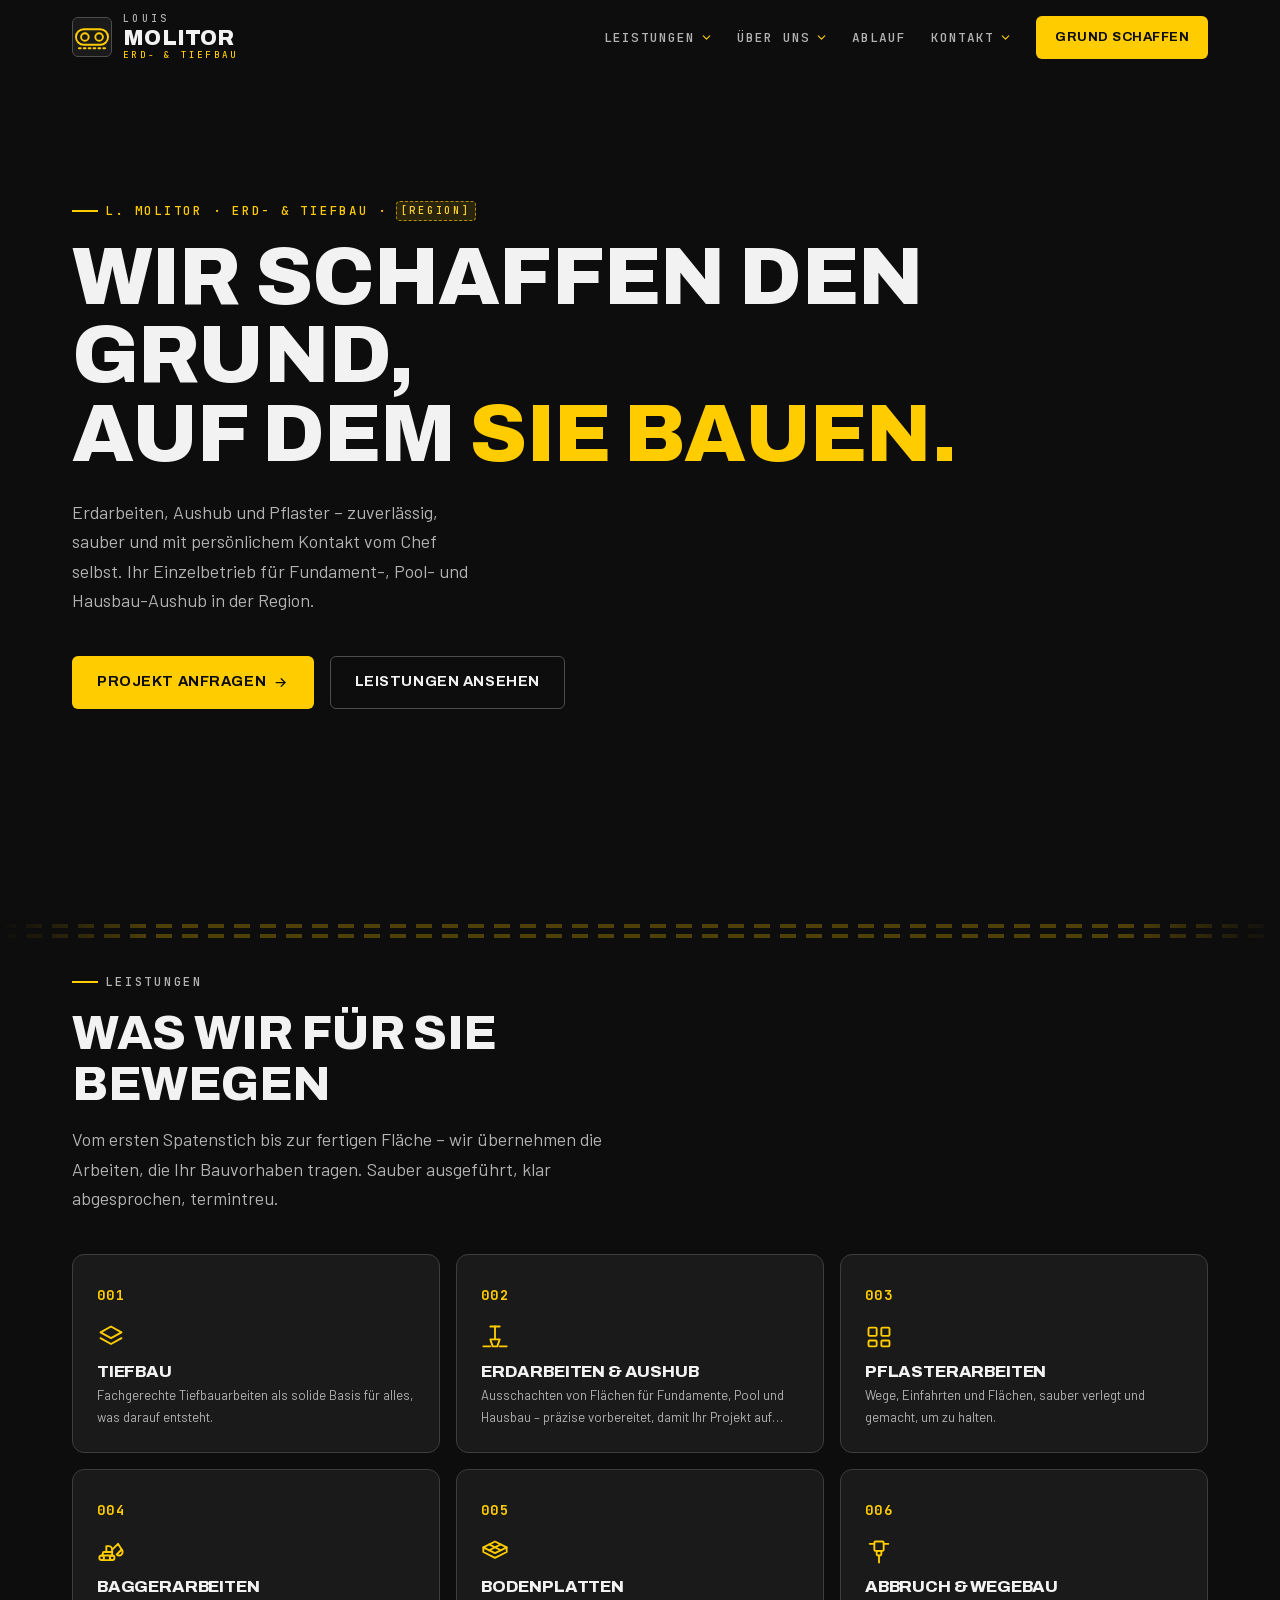
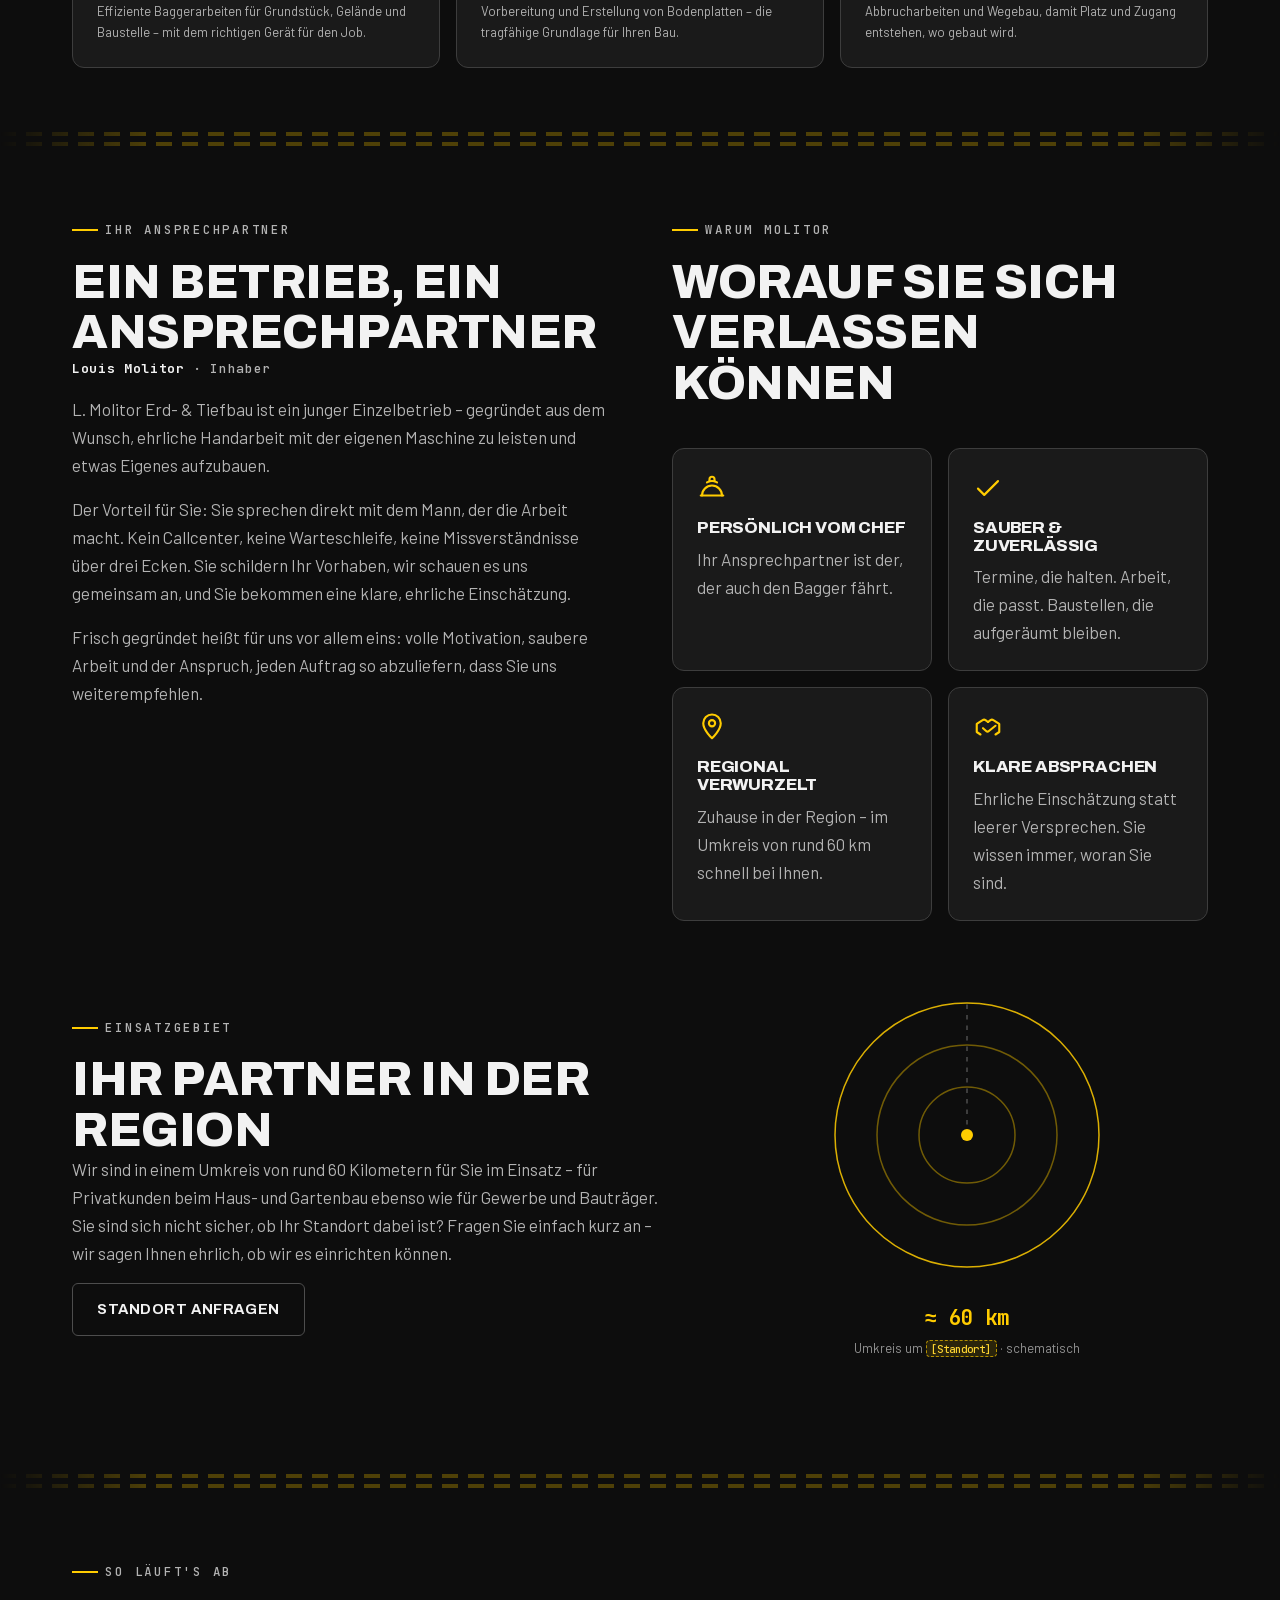
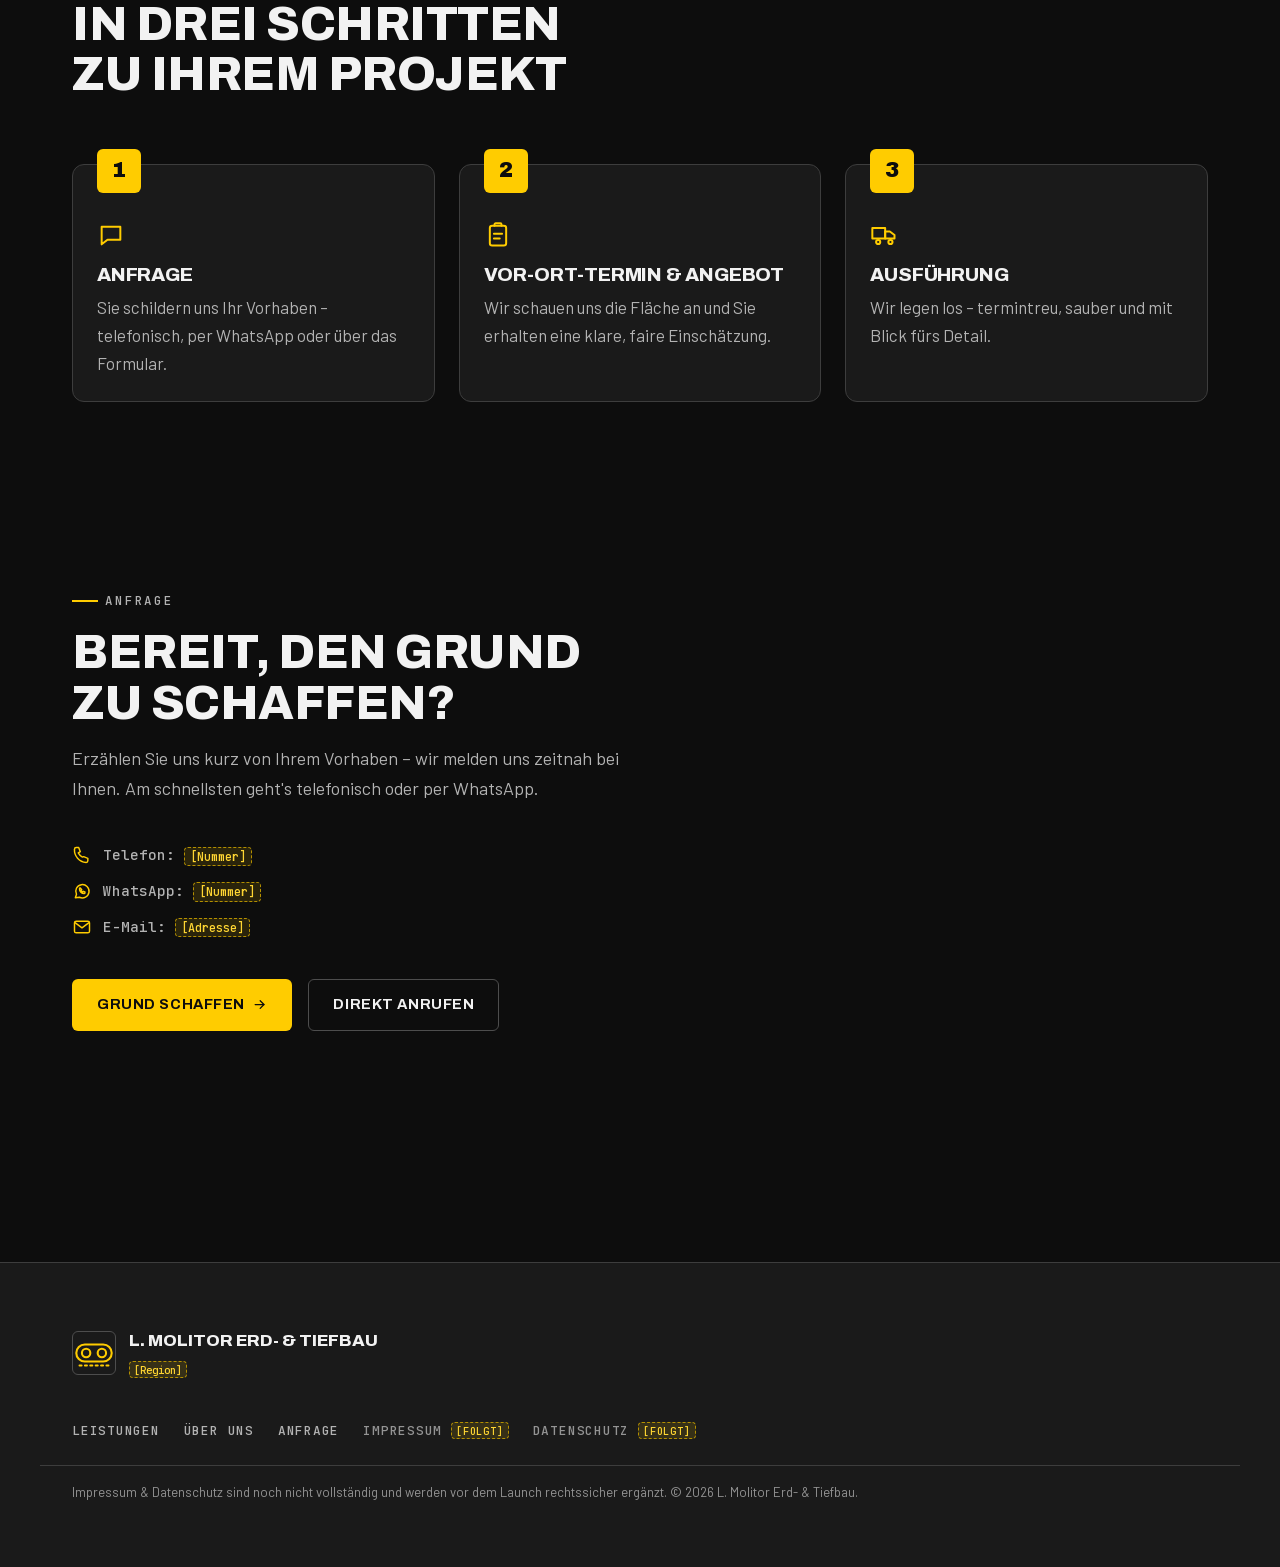
==== commit babddaab: "22.09.26" ====
--- a/index.html
+++ b/index.html
@@ -87,6 +87,7 @@
       <symbol id="i-check" viewBox="0 0 24 24"><path d="M4 12.5l5 5 11-11"/></symbol>
       <symbol id="i-pin" viewBox="0 0 24 24"><path d="M12 21s7-6.5 7-12a7 7 0 1 0-14 0c0 5.5 7 12 7 12z"/><circle cx="12" cy="9" r="2.5"/></symbol>
       <symbol id="i-handshake" viewBox="0 0 24 24"><path d="M12 8l-2-1.5a2 2 0 0 0-2.3 0L3 9.5V16l3 2"/><path d="M12 8l2-1.5a2 2 0 0 1 2.3 0L21 9.5V16l-3 2"/><path d="M8 13l2.5 2.2a1.6 1.6 0 0 0 2.2 0L18 11"/></symbol>
+      <symbol id="i-user" viewBox="0 0 24 24"><circle cx="12" cy="8" r="4"/><path d="M4 20c0-4.4 3.6-7 8-7s8 2.6 8 7"/></symbol>
       <!-- Ablauf / Kontakt -->
       <symbol id="i-chat" viewBox="0 0 24 24"><path d="M4 5h16v11H9l-5 4z"/></symbol>
       <symbol id="i-clipboard" viewBox="0 0 24 24"><rect x="5" y="4" width="14" height="17" rx="2"/><path d="M9 4V3a1 1 0 0 1 1-1h4a1 1 0 0 1 1 1v1"/><path d="M8.5 11h7M8.5 15h5"/></symbol>
@@ -94,7 +95,6 @@
       <symbol id="i-phone" viewBox="0 0 24 24"><path d="M5 3h3l2 5-2.5 1.5a12 12 0 0 0 5 5L14 14l5 2v3a2 2 0 0 1-2 2A15 15 0 0 1 3 5a2 2 0 0 1 2-2z"/></symbol>
       <symbol id="i-whatsapp" viewBox="0 0 24 24"><path d="M4 20l1.4-4A8 8 0 1 1 9 19.5z"/><path d="M9 9.5c0 3 2.5 5.5 5.5 5.5.6 0 1-.4 1-1v-.8l-1.8-.8-.9.9a4.2 4.2 0 0 1-2-2l.9-.9L10 8.5H9.2c-.1 0-.2.5-.2 1z"/></symbol>
       <symbol id="i-mail" viewBox="0 0 24 24"><rect x="3" y="5" width="18" height="14" rx="2"/><path d="M4 7l8 6 8-6"/></symbol>
-      <symbol id="i-camera" viewBox="0 0 24 24"><path d="M4 8h3l1.5-2h7L17 8h3v11H4z"/><circle cx="12" cy="13" r="3.2"/></symbol>
       <symbol id="i-arrow" viewBox="0 0 24 24"><path d="M5 12h14"/><path d="M13 6l6 6-6 6"/></symbol>
       <symbol id="i-menu" viewBox="0 0 24 24"><path d="M4 7h16M4 12h16M4 17h16"/></symbol>
       <symbol id="i-close" viewBox="0 0 24 24"><path d="M6 6l12 12M18 6L6 18"/></symbol>
@@ -175,14 +175,9 @@
             <div class="mega" id="mega-ueber" data-nav-panel>
               <div class="mega__inner mega__inner--about">
                 <a class="mega-feature" href="ueber-uns.html">
-                  <span class="mega-feature__bg" aria-hidden="true">
-                    <svg class="mega-feature__icon"><use href="#i-camera"></use></svg>
-                    <span class="mega-feature__tag">Foto folgt</span>
-                  </span>
-                  <span class="mega-feature__body">
-                    <span class="mega-feature__name">Louis Molitor</span>
-                    <span class="mega-feature__role">Ihr Ansprechpartner – ein Betrieb, ein Kontakt</span>
-                  </span>
+                  <svg class="mega-feature__icon" aria-hidden="true"><use href="#i-user"></use></svg>
+                  <span class="mega-feature__name">Ihr Ansprechpartner</span>
+                  <span class="mega-feature__role">Louis Molitor</span>
                 </a>
                 <ul class="mega-tiles">
                   <li>
@@ -395,41 +390,53 @@
         </p>
       </div>
       <ul class="service-grid">
-        <li class="service-card" id="leistung-tiefbau" data-reveal>
-          <span class="service-card__code">001</span>
-          <svg class="service-card__icon" aria-hidden="true"><use href="#i-layers"></use></svg>
-          <h3 class="service-card__title">Tiefbau</h3>
-          <p class="service-card__text">Fachgerechte Tiefbauarbeiten als solide Basis für alles, was darauf entsteht.</p>
-        </li>
-        <li class="service-card" id="leistung-erdarbeiten" data-reveal>
-          <span class="service-card__code">002</span>
-          <svg class="service-card__icon" aria-hidden="true"><use href="#i-shovel"></use></svg>
-          <h3 class="service-card__title">Erdarbeiten &amp; Aushub</h3>
-          <p class="service-card__text">Ausschachten von Flächen für Fundamente, Pool und Hausbau – präzise vorbereitet, damit Ihr Projekt auf festem Grund steht.</p>
-        </li>
-        <li class="service-card" id="leistung-pflaster" data-reveal>
-          <span class="service-card__code">003</span>
-          <svg class="service-card__icon" aria-hidden="true"><use href="#i-paving"></use></svg>
-          <h3 class="service-card__title">Pflasterarbeiten</h3>
-          <p class="service-card__text">Wege, Einfahrten und Flächen, sauber verlegt und gemacht, um zu halten.</p>
-        </li>
-        <li class="service-card" id="leistung-baggerarbeiten" data-reveal>
-          <span class="service-card__code">004</span>
-          <svg class="service-card__icon" aria-hidden="true"><use href="#i-excavator"></use></svg>
-          <h3 class="service-card__title">Baggerarbeiten</h3>
-          <p class="service-card__text">Effiziente Baggerarbeiten für Grundstück, Gelände und Baustelle – mit dem richtigen Gerät für den Job.</p>
-        </li>
-        <li class="service-card" id="leistung-bodenplatten" data-reveal>
-          <span class="service-card__code">005</span>
-          <svg class="service-card__icon" aria-hidden="true"><use href="#i-slab"></use></svg>
-          <h3 class="service-card__title">Bodenplatten</h3>
-          <p class="service-card__text">Vorbereitung und Erstellung von Bodenplatten – die tragfähige Grundlage für Ihren Bau.</p>
-        </li>
-        <li class="service-card" id="leistung-abbruch" data-reveal>
-          <span class="service-card__code">006</span>
-          <svg class="service-card__icon" aria-hidden="true"><use href="#i-hammer"></use></svg>
-          <h3 class="service-card__title">Abbruch &amp; Wegebau</h3>
-          <p class="service-card__text">Abbrucharbeiten und Wegebau, damit Platz und Zugang entstehen, wo gebaut wird.</p>
+        <li class="service-grid__item">
+          <a class="service-card service-card--compact" id="leistung-tiefbau" href="leistungen.html#leistung-tiefbau" data-reveal>
+            <span class="service-card__code" aria-hidden="true">001</span>
+            <svg class="service-card__icon" aria-hidden="true"><use href="#i-layers"></use></svg>
+            <h3 class="service-card__title">Tiefbau</h3>
+            <p class="service-card__text">Fachgerechte Tiefbauarbeiten als solide Basis für alles, was darauf entsteht.</p>
+          </a>
+        </li>
+        <li class="service-grid__item">
+          <a class="service-card service-card--compact" id="leistung-erdarbeiten" href="leistungen.html#leistung-erdarbeiten" data-reveal>
+            <span class="service-card__code" aria-hidden="true">002</span>
+            <svg class="service-card__icon" aria-hidden="true"><use href="#i-shovel"></use></svg>
+            <h3 class="service-card__title">Erdarbeiten &amp; Aushub</h3>
+            <p class="service-card__text">Ausschachten von Flächen für Fundamente, Pool und Hausbau – präzise vorbereitet, damit Ihr Projekt auf festem Grund steht.</p>
+          </a>
+        </li>
+        <li class="service-grid__item">
+          <a class="service-card service-card--compact" id="leistung-pflaster" href="leistungen.html#leistung-pflaster" data-reveal>
+            <span class="service-card__code" aria-hidden="true">003</span>
+            <svg class="service-card__icon" aria-hidden="true"><use href="#i-paving"></use></svg>
+            <h3 class="service-card__title">Pflasterarbeiten</h3>
+            <p class="service-card__text">Wege, Einfahrten und Flächen, sauber verlegt und gemacht, um zu halten.</p>
+          </a>
+        </li>
+        <li class="service-grid__item">
+          <a class="service-card service-card--compact" id="leistung-baggerarbeiten" href="leistungen.html#leistung-baggerarbeiten" data-reveal>
+            <span class="service-card__code" aria-hidden="true">004</span>
+            <svg class="service-card__icon" aria-hidden="true"><use href="#i-excavator"></use></svg>
+            <h3 class="service-card__title">Baggerarbeiten</h3>
+            <p class="service-card__text">Effiziente Baggerarbeiten für Grundstück, Gelände und Baustelle – mit dem richtigen Gerät für den Job.</p>
+          </a>
+        </li>
+        <li class="service-grid__item">
+          <a class="service-card service-card--compact" id="leistung-bodenplatten" href="leistungen.html#leistung-bodenplatten" data-reveal>
+            <span class="service-card__code" aria-hidden="true">005</span>
+            <svg class="service-card__icon" aria-hidden="true"><use href="#i-slab"></use></svg>
+            <h3 class="service-card__title">Bodenplatten</h3>
+            <p class="service-card__text">Vorbereitung und Erstellung von Bodenplatten – die tragfähige Grundlage für Ihren Bau.</p>
+          </a>
+        </li>
+        <li class="service-grid__item">
+          <a class="service-card service-card--compact" id="leistung-abbruch" href="leistungen.html#leistung-abbruch" data-reveal>
+            <span class="service-card__code" aria-hidden="true">006</span>
+            <svg class="service-card__icon" aria-hidden="true"><use href="#i-hammer"></use></svg>
+            <h3 class="service-card__title">Abbruch &amp; Wegebau</h3>
+            <p class="service-card__text">Abbrucharbeiten und Wegebau, damit Platz und Zugang entstehen, wo gebaut wird.</p>
+          </a>
         </li>
       </ul>
     </section>
@@ -437,25 +444,17 @@
     <div class="tread" aria-hidden="true"></div>
 
     <!-- ============= ANSPRECHPARTNER / WARUM MOLITOR / EINSATZGEBIET ============= -->
-    <!-- Zu einem zusammenhängenden Bereich verschmolzen (drei genestete <section>,
-         gemeinsames Section-Padding nur außen, Abstand dazwischen über .trust > * + *) -->
+    <!-- Zu einem zusammenhängenden Bereich verschmolzen (zwei genestete <section>,
+         gemeinsames Section-Padding nur außen, Abstand dazwischen über .trust > * + *).
+         Ansprechpartner und Warum Molitor sitzen zusätzlich zusammen in EINER Section
+         (.about__grid--intro, ab 900px zweispaltig: Text links, Warum-Molitor rechts) -
+         spart Scroll-Höhe, da die Ansprechpartner-Spalte ohne Foto sonst leer wirkt. -->
     <section class="section trust">
-      <section class="about__grid" id="ueber-uns" aria-labelledby="about-title">
-        <div class="about__media" data-reveal>
-          <!-- Porträt-Platzhalter: kein Stock-Gesicht, bis eigenes Foto vorliegt -->
-          <figure class="photo-frame photo-frame--portrait">
-            <svg class="photo-frame__icon" aria-hidden="true"><use href="#i-camera"></use></svg>
-            <figcaption class="photo-frame__label">
-              <span class="photo-frame__tag">Foto folgt</span>
-              <span class="photo-frame__hint">Porträt Louis Molitor</span>
-            </figcaption>
-          </figure>
-          <p class="about__name"><strong>Louis Molitor</strong> · Inhaber</p>
-        </div>
-
+      <section class="about__grid about__grid--intro" id="ueber-uns" aria-labelledby="about-title">
         <div class="about__body">
           <p class="section__kicker" data-reveal>Ihr Ansprechpartner</p>
           <h2 class="section__title" id="about-title" data-reveal>Ein Betrieb, ein Ansprechpartner</h2>
+          <p class="about__name" data-reveal><strong>Louis Molitor</strong> · Inhaber</p>
           <p data-reveal>
             L. Molitor Erd- &amp; Tiefbau ist ein junger Einzelbetrieb – gegründet aus dem
             Wunsch, ehrliche Handarbeit mit der eigenen Maschine zu leisten und etwas
@@ -472,36 +471,36 @@
             und der Anspruch, jeden Auftrag so abzuliefern, dass Sie uns weiterempfehlen.
           </p>
         </div>
-      </section>
-
-      <section id="warum" aria-labelledby="why-title">
-        <div class="section__head">
-          <p class="section__kicker" data-reveal>Warum Molitor</p>
-          <h2 class="section__title" id="why-title" data-reveal>Worauf Sie sich verlassen können</h2>
-        </div>
-
-        <ul class="why-grid">
-          <li class="why-item" data-reveal>
-            <svg class="why-item__icon" aria-hidden="true"><use href="#i-hardhat"></use></svg>
-            <h3 class="why-item__title">Persönlich vom Chef</h3>
-            <p class="why-item__text">Ihr Ansprechpartner ist der, der auch den Bagger fährt.</p>
-          </li>
-          <li class="why-item" data-reveal>
-            <svg class="why-item__icon" aria-hidden="true"><use href="#i-check"></use></svg>
-            <h3 class="why-item__title">Sauber &amp; zuverlässig</h3>
-            <p class="why-item__text">Termine, die halten. Arbeit, die passt. Baustellen, die aufgeräumt bleiben.</p>
-          </li>
-          <li class="why-item" data-reveal>
-            <svg class="why-item__icon" aria-hidden="true"><use href="#i-pin"></use></svg>
-            <h3 class="why-item__title">Regional verwurzelt</h3>
-            <p class="why-item__text">Zuhause in der Region – im Umkreis von rund 60 km schnell bei Ihnen.</p>
-          </li>
-          <li class="why-item" data-reveal>
-            <svg class="why-item__icon" aria-hidden="true"><use href="#i-handshake"></use></svg>
-            <h3 class="why-item__title">Klare Absprachen</h3>
-            <p class="why-item__text">Ehrliche Einschätzung statt leerer Versprechen. Sie wissen immer, woran Sie sind.</p>
-          </li>
-        </ul>
+
+        <div class="about__aside" id="warum" aria-labelledby="why-title">
+          <div class="section__head section__head--compact">
+            <p class="section__kicker" data-reveal>Warum Molitor</p>
+            <h2 class="section__title" id="why-title" data-reveal>Worauf Sie sich verlassen können</h2>
+          </div>
+
+          <ul class="why-grid">
+            <li class="why-item" data-reveal>
+              <svg class="why-item__icon" aria-hidden="true"><use href="#i-hardhat"></use></svg>
+              <h3 class="why-item__title">Persönlich vom Chef</h3>
+              <p class="why-item__text">Ihr Ansprechpartner ist der, der auch den Bagger fährt.</p>
+            </li>
+            <li class="why-item" data-reveal>
+              <svg class="why-item__icon" aria-hidden="true"><use href="#i-check"></use></svg>
+              <h3 class="why-item__title">Sauber &amp; zuverlässig</h3>
+              <p class="why-item__text">Termine, die halten. Arbeit, die passt. Baustellen, die aufgeräumt bleiben.</p>
+            </li>
+            <li class="why-item" data-reveal>
+              <svg class="why-item__icon" aria-hidden="true"><use href="#i-pin"></use></svg>
+              <h3 class="why-item__title">Regional verwurzelt</h3>
+              <p class="why-item__text">Zuhause in der Region – im Umkreis von rund 60 km schnell bei Ihnen.</p>
+            </li>
+            <li class="why-item" data-reveal>
+              <svg class="why-item__icon" aria-hidden="true"><use href="#i-handshake"></use></svg>
+              <h3 class="why-item__title">Klare Absprachen</h3>
+              <p class="why-item__text">Ehrliche Einschätzung statt leerer Versprechen. Sie wissen immer, woran Sie sind.</p>
+            </li>
+          </ul>
+        </div>
       </section>
 
       <section class="area__grid" id="einzugsgebiet" aria-labelledby="area-title">
--- a/css/style.css
+++ b/css/style.css
@@ -290,6 +290,25 @@
    dazwischen kommt einheitlich von hier statt von drei einzelnen Section-Paddings. */
 .trust > * + * { margin-top: var(--space-2xl); }
 
+/* ueber-uns.html: Ansprechpartner → Warum Molitor sollen optisch näher zusammen-
+   rücken (kein .tread-Trenner wie auf der Startseite). Ohne diese Regel stapeln
+   sich zwei volle --space-sec-Paddings (bis 16rem Gesamtabstand) – dasselbe
+   Bruch-Muster wie oben beim Warum/Ablauf-Übergang. .about/.why sind eigene
+   Klassen, die nur auf dieser Seite vorkommen – betrifft keine anderen Sections.
+   Gekettet als .section.about/.section.why (2 Klassen), weil die generische
+   .section-Regel (padding-Shorthand, weiter unten im Stylesheet) bei gleicher
+   Spezifität sonst gewinnen und diese Überschreibung stumm wieder aufheben würde. */
+.section.about { padding-bottom: var(--space-lg); }
+.section.why { padding-top: var(--space-lg); }
+/* Das Foto ist als Hochformat deutlich höher als der kurze Fließtext daneben -
+   bei align-items:start (Basisregel .about__grid) bleibt darunter viel Leerraum
+   stehen, der den Abstand zu "Warum Molitor" zusätzlich künstlich vergrößert.
+   Zentriert die Spalten zueinander statt sie oben zu verankern - halbiert diesen
+   Leerraum spürbar (Rest wandert symmetrisch nach oben). Bewusst scoped auf
+   .about (nur ueber-uns.html), damit .about__grid--intro auf der Startseite
+   (dort ähnlich hohe Spalten, oben bündig gewollt) unangetastet bleibt. */
+.about .about__grid { align-items: center; }
+
 /* ------------------------------ Header ------------------------------- */
 .site-header {
   position: fixed;
@@ -428,6 +447,9 @@
 }
 .site-header--hero .brand__mark { width: 52px; height: 52px; }
 .site-header--hero .nav-toggle { color: var(--primary); }
+/* Icon-only-Logo: gilt auf allen Breiten (Mobile nutzt dieselbe Klasse,
+   gesteuert über setHeaderCompactMobile() in main.js). */
+.site-header--hero .brand__text { opacity: 0; }
 
 /* .site-header--hero-capable wird EINMALIG beim Setup gesetzt (main.js
    initHeroPin, nur Startseite) und nie wieder entfernt – der Hamburger bleibt
@@ -455,9 +477,6 @@
    wieder mit ein, damit der Hamburger optisch an derselben Stelle bleibt. */
 @media (min-width: 900px) {
   .site-header--hero .main-nav { pointer-events: none; }
-  /* Auf Mobile bleibt die Wortmarke immer sichtbar (kein Icon-Only-Logo-
-     Umbau dort, s. main.js initHeroPin) - Regel daher hier statt ungegrenzt. */
-  .site-header--hero .brand__text { opacity: 0; }
   .site-header--hero-capable .nav-toggle {
     position: absolute;
     top: 50%;
@@ -726,58 +745,38 @@
 }
 .mega-aside__all:hover { color: var(--primary-hi); }
 
-/* Über-uns: Foto-Feature – ganze Kachel als klickbare Foto-Fläche
-   (Platzhalter bis Louis' echtes Foto vorliegt; .mega-feature__bg ist die
-   Stelle für den späteren Foto-Tausch). */
+/* Über-uns: schlichte, große Klick-Box (kein Foto-Bezug mehr) - Icon + "Ihr
+   Ansprechpartner" als Hauptaussage, "Louis Molitor" als kleine Unterzeile.
+   Solide Karte statt Platzhalter-Look, angelehnt an .mega-tile, aber in der
+   bisherigen Größe/Position (min-height, align-items:stretch neben .mega-tiles). */
 .mega-feature {
-  position: relative;
-  display: flex;
-  align-items: flex-end;
+  display: grid;
+  place-content: center;
+  justify-items: center;
+  gap: var(--space-sm);
+  text-align: center;
   min-height: 240px;
-  overflow: hidden;
-  border: 2px dashed var(--primary-dim);
+  padding: var(--space-lg);
+  border: 1px solid var(--border);
   border-radius: var(--radius-lg);
-  transition: border-color var(--dur) var(--ease);
-}
-.mega-feature:hover { border-color: var(--primary); }
-
-.mega-feature__bg {
-  position: absolute; inset: 0; z-index: 0;
-  display: flex; align-items: center; justify-content: center; gap: 0.5rem;
-  background: repeating-linear-gradient(45deg, var(--surface-2) 0 12px, var(--surface) 12px 24px);
-}
+  background: var(--surface-2);
+  transition: border-color var(--dur) var(--ease), transform var(--dur) var(--ease);
+}
+.mega-feature:hover { border-color: var(--primary); transform: translateY(-2px); }
 .mega-feature__icon {
-  width: 22px; height: 22px; color: var(--primary);
+  width: 40px; height: 40px;
+  color: var(--primary);
   fill: none; stroke: currentColor; stroke-width: 1.5;
   stroke-linecap: round; stroke-linejoin: round;
 }
-.mega-feature__tag {
-  font-family: var(--font-mono); font-size: 0.7rem;
-  letter-spacing: 0.16em; text-transform: uppercase; color: var(--primary);
-}
-
-/* Scrim: dunkelt nach unten ab, damit Name/Rolle über jedem künftigen Foto lesbar bleiben */
-.mega-feature::after {
-  content: "";
-  position: absolute; inset: 0; z-index: 1;
-  background: linear-gradient(
-    to top,
-    color-mix(in srgb, var(--bg) 90%, transparent) 0%,
-    color-mix(in srgb, var(--bg) 55%, transparent) 42%,
-    transparent 72%
-  );
-}
-
-.mega-feature__body {
-  position: relative; z-index: 2;
-  display: grid; gap: 0.15rem;
-  padding: var(--space-md) var(--space-lg);
-}
 .mega-feature__name {
   font-family: var(--font-display); font-weight: 800;
-  text-transform: uppercase; color: var(--ink); font-size: 1.05rem;
-}
-.mega-feature__role { font-size: var(--fs-small); color: var(--ink-2); }
+  text-transform: uppercase; color: var(--ink); font-size: 1.15rem;
+}
+.mega-feature__role {
+  font-family: var(--font-mono); font-size: var(--fs-small);
+  color: var(--ink-2); letter-spacing: 0.03em;
+}
 
 /* grid-auto-rows: 1fr -> alle <li> gleich hoch; height: 100% zieht die sichtbare Kachel
    selbst auf diese Höhe (ohne das blieben "Socials"/"Rechtliches" trotz gleich hoher
@@ -944,8 +943,8 @@
 }
 /* Scrim: dunkelt von unten UND von der Textseite (links) ab, damit der
    Hero-Text auf Mobile (Blöcke untereinander) wie auf Desktop (Text linksbündig
-   über breitem Bild) gleichermaßen lesbar bleibt. Gleiches Muster wie
-   .mega-feature::after, nur zweiseitig kombiniert. */
+   über breitem Bild) gleichermaßen lesbar bleibt. Gleiches Verlaufs-Prinzip wie
+   an anderen Scrim-Stellen im Stylesheet, hier nur zweiseitig kombiniert. */
 .hero__bg-overlay {
   position: absolute; inset: 0; z-index: 1;
   background:
@@ -960,6 +959,49 @@
       color-mix(in srgb, var(--bg) 35%, transparent) 0%,
       transparent 55%
     );
+}
+/* Mobile-Kontrast-Fix: .hero__pin zentriert seinen Inhalt vertikal (s. o.),
+   Kicker/Subline sitzen dadurch überwiegend in der oberen Hälfte - genau
+   dort, wo der obige (fürs alte, dunklere Desktop-Bild austarierte)
+   Verlauf am schwächsten verdunkelt (nahe 0%, "to top" ist an dieser Stelle
+   fast transparent). Das neue Mobile-Bild (startseite-hero-mobil.webp) ist
+   zudem deutlich heller (Tageslicht statt Dämmerung). Eigener, stärkerer
+   Verlauf nur für <900px, von oben nach unten statt von unten nach oben
+   gewichtet. Erste Version (78/60/48%) war auf echten Geräten laut Kunde
+   kaum wahrnehmbar - hier bewusst deutlich kräftiger (92/88/78%) und über
+   die komplette Kicker+Subline-Zone (0-62%) nah beieinander gehalten statt
+   schnell abzufallen, mit echten Screenshots an 390×844 gegengeprüft (nicht
+   geschätzt). Die horizontale Linksverdunkelung entfällt hier bewusst -
+   auf Mobile ist der Text ohnehin blockweise volle Breite, nicht wie auf
+   Desktop nur linksseitig neben dem Bild. Desktop-Regel oben unverändert. */
+@media (max-width: 899px) {
+  .hero__bg-overlay {
+    background: linear-gradient(
+      to bottom,
+      color-mix(in srgb, var(--bg) 92%, transparent) 0%,
+      color-mix(in srgb, var(--bg) 88%, transparent) 30%,
+      color-mix(in srgb, var(--bg) 78%, transparent) 62%,
+      color-mix(in srgb, var(--bg) 40%, transparent) 85%,
+      color-mix(in srgb, var(--bg) 55%, transparent) 100%
+    );
+  }
+  /* Zusätzliche, bildunabhängige Absicherung: zweilagiger Schatten (enger
+     Kontaktschatten + weicherer, größerer) aus --bg - hält Kicker/Subline
+     lesbar, auch falls der Bildausschnitt/-inhalt sich später nochmal
+     ändert. Deckkraft ggü. der ersten Version angehoben (85/70% -> 95/85%),
+     da "kaum sichtbar" war. .kicker ist aktuell hero-exklusiv (kein
+     .section__kicker), trotzdem hier über .hero gescoped zur Sicherheit. */
+  .hero .kicker,
+  .hero__subline {
+    text-shadow:
+      0 2px 4px color-mix(in srgb, var(--bg) 95%, transparent),
+      0 4px 18px color-mix(in srgb, var(--bg) 85%, transparent);
+  }
+  /* Subline direkt mit angehoben statt erst abzuwarten, ob Overlay+Schatten
+     allein reichen - der vorsichtigere erste Versuch hat sich bereits als
+     zu schwach erwiesen. Bleibt in der Palette (White Smoke statt des
+     gedämpften Grautons). */
+  .hero__subline { color: var(--ink); }
 }
 
 .hero__inner {
@@ -1059,7 +1101,32 @@
   padding: 1.5rem;
 }
 .photo-frame--hero { aspect-ratio: 4 / 3; }
-.photo-frame--portrait { aspect-ratio: 3 / 4; max-width: 340px; }
+/* --portrait zeigt (im Gegensatz zu --hero/--panel) ein echtes Foto statt eines
+   Platzhalter-Icons: padding: 0 + overflow: hidden lassen das Bild die Fläche
+   randlos füllen, statt es wie beim Platzhalter mittig mit Luft drumherum zu
+   zentrieren; solid statt dashed, weil der gestrichelte Rahmen das visuelle
+   Signal „Platzhalter, hier kommt noch was" ist – bei einem echten Foto wäre
+   das irreführend. width: 100% (statt nur max-width) ist hier wichtig: als
+   nicht gestrecktes Grid-Item (.about__media { justify-items: center }) löst
+   der Browser ohne definite Breite die Größe der Figure sonst instabil auf
+   (zusammen mit aspect-ratio + einem 100%-Bild, das selbst von der Figure
+   abhängt) - das machte das Foto kleiner als nötig und ließ .about__name
+   darunter zu wenig verlässlichen Raum. */
+.photo-frame--portrait {
+  width: 100%;
+  max-width: 440px;
+  aspect-ratio: 3 / 4;
+  padding: 0;
+  overflow: hidden;
+  border-style: solid;
+  border-color: var(--border);
+}
+.photo-frame--portrait .photo-frame__img {
+  width: 100%;
+  height: 100%;
+  object-fit: cover;
+  display: block;
+}
 .photo-frame__icon {
   width: 32px; height: 32px; /* Mobile: kompakter statt 40px, ab 900px zurückgesetzt */
   color: var(--primary); stroke-width: 1.5; fill: none; stroke: currentColor;
@@ -1099,8 +1166,15 @@
   gap: 0.75rem; /* Mobile: kompakter (12px statt 16px), ab 900px auf --space-md */
   grid-template-columns: 1fr;
 }
+/* Grid-Item-Wrapper (nur Startseite): .service-card sitzt hier auf einem <a>
+   (ganze Karte klickbar) statt direkt auf dem <li> - display:flex streckt
+   den Link dank Flex-Stretch (Default align-items:stretch) auf die volle,
+   von CSS-Grid bereits auf Zeilenhöhe gebrachte Zellenfläche, damit wirklich
+   die ganze Karte klickbar ist, nicht nur ihre Inhaltshöhe. */
+.service-grid__item { display: flex; }
 .service-card {
   position: relative;
+  display: block; /* nötig, da .service-card jetzt auf einem <a> sitzt (Default: inline) */
   background: var(--surface);
   border: 1px solid var(--border);
   border-radius: var(--radius-lg);
@@ -1109,6 +1183,8 @@
      statt Token; ab 900px auf var(--space-xl) zurückgesetzt. */
   padding: 1.5rem;
   overflow: hidden;
+  text-decoration: none; /* Link-Browserdefault (Unterstreichung) überschreiben */
+  color: inherit; /* Link-Browserdefault (Link-Blau) überschreiben */
   transition: transform var(--dur) var(--ease),
               border-color var(--dur) var(--ease),
               background-color var(--dur) var(--ease);
@@ -1182,9 +1258,28 @@
 }
 .service-card--secondary:hover { transform: none; border-color: var(--primary); background: var(--surface-2); }
 
+/* Kompakte Variante für die Startseite: bewusst NICHT --secondary (die ist
+   für Mini-Chips auf leistungen.html gedacht und dafür zu reduziert) -
+   liegt zwischen Vollformat und --secondary. Selektoren bewusst gekettet
+   (.service-card.service-card--compact statt nur .service-card--compact),
+   damit sie zuverlässig gegen den @media(min-width:900px)-Reset von
+   .service-card (Padding/Icon wieder auf Vollformat) gewinnen - bei
+   gleicher Spezifität würde sonst der spätere Media-Query-Block gewinnen. */
+.service-card.service-card--compact { padding: var(--space-lg); }
+.service-card--compact .service-card__icon {
+  width: 28px; height: 28px;
+  margin: var(--space-md) 0 var(--space-sm);
+}
+.service-card--compact .service-card__title { font-size: 1.05rem; margin-bottom: 0.3rem; }
+.service-card--compact .service-card__text {
+  font-size: var(--fs-small);
+  display: -webkit-box; -webkit-line-clamp: 2; -webkit-box-orient: vertical; overflow: hidden;
+}
+
 /* ------------------------------ Über uns ----------------------------- */
 .about__grid { display: grid; gap: var(--space-2xl); align-items: start; }
 .about__media { display: grid; gap: var(--space-md); justify-items: center; }
+.about__body { max-width: 65ch; }
 .about__name {
   font-family: var(--font-mono);
   font-size: var(--fs-small);
@@ -1565,10 +1660,23 @@
   .feature-row--reverse .feature-row__media { order: 2; }
   .feature-row--reverse .feature-row__body { order: 1; }
   .why-grid { grid-template-columns: repeat(4, 1fr); }
+  /* .about__aside bettet why-grid jetzt (nur auf der Startseite) in die schmalere
+     rechte Spalte von .about__grid--intro ein - 4 Spalten wären dort viel zu eng,
+     bleibt bei 2×2. Höhere Spezifität (2 Klassen) gewinnt zuverlässig gegen die
+     obige Basis-Regel, unabhängig von der Reihenfolge im Stylesheet. */
+  .about__aside .why-grid { grid-template-columns: repeat(2, 1fr); }
   .process-grid { grid-template-columns: repeat(3, 1fr); gap: var(--space-lg); }
   .process-interactive { grid-template-columns: 0.85fr 1.15fr; align-items: start; gap: var(--space-2xl); }
 
+  /* Basis: ueber-uns.html (Foto schmaler als Text). Startseite nutzt denselben
+     .about__grid-Wrapper für Text+Warum-Molitor statt Foto+Text und braucht
+     dafür ein anderes Verhältnis - dafür der eigene .about__grid--intro-Modifier
+     direkt danach (2 Klassen = höhere Spezifität, überschreibt zuverlässig,
+     unabhängig von der Reihenfolge; keine ID-Selektoren fürs Styling laut
+     CLAUDE.md). */
   .about__grid { grid-template-columns: 0.8fr 1.2fr; gap: var(--space-2xl); }
+  .about__grid.about__grid--intro { grid-template-columns: 1fr 1fr; }
+
   .area__grid { grid-template-columns: 1.1fr 0.9fr; }
   .contact__grid { grid-template-columns: 0.9fr 1.1fr; }
 
